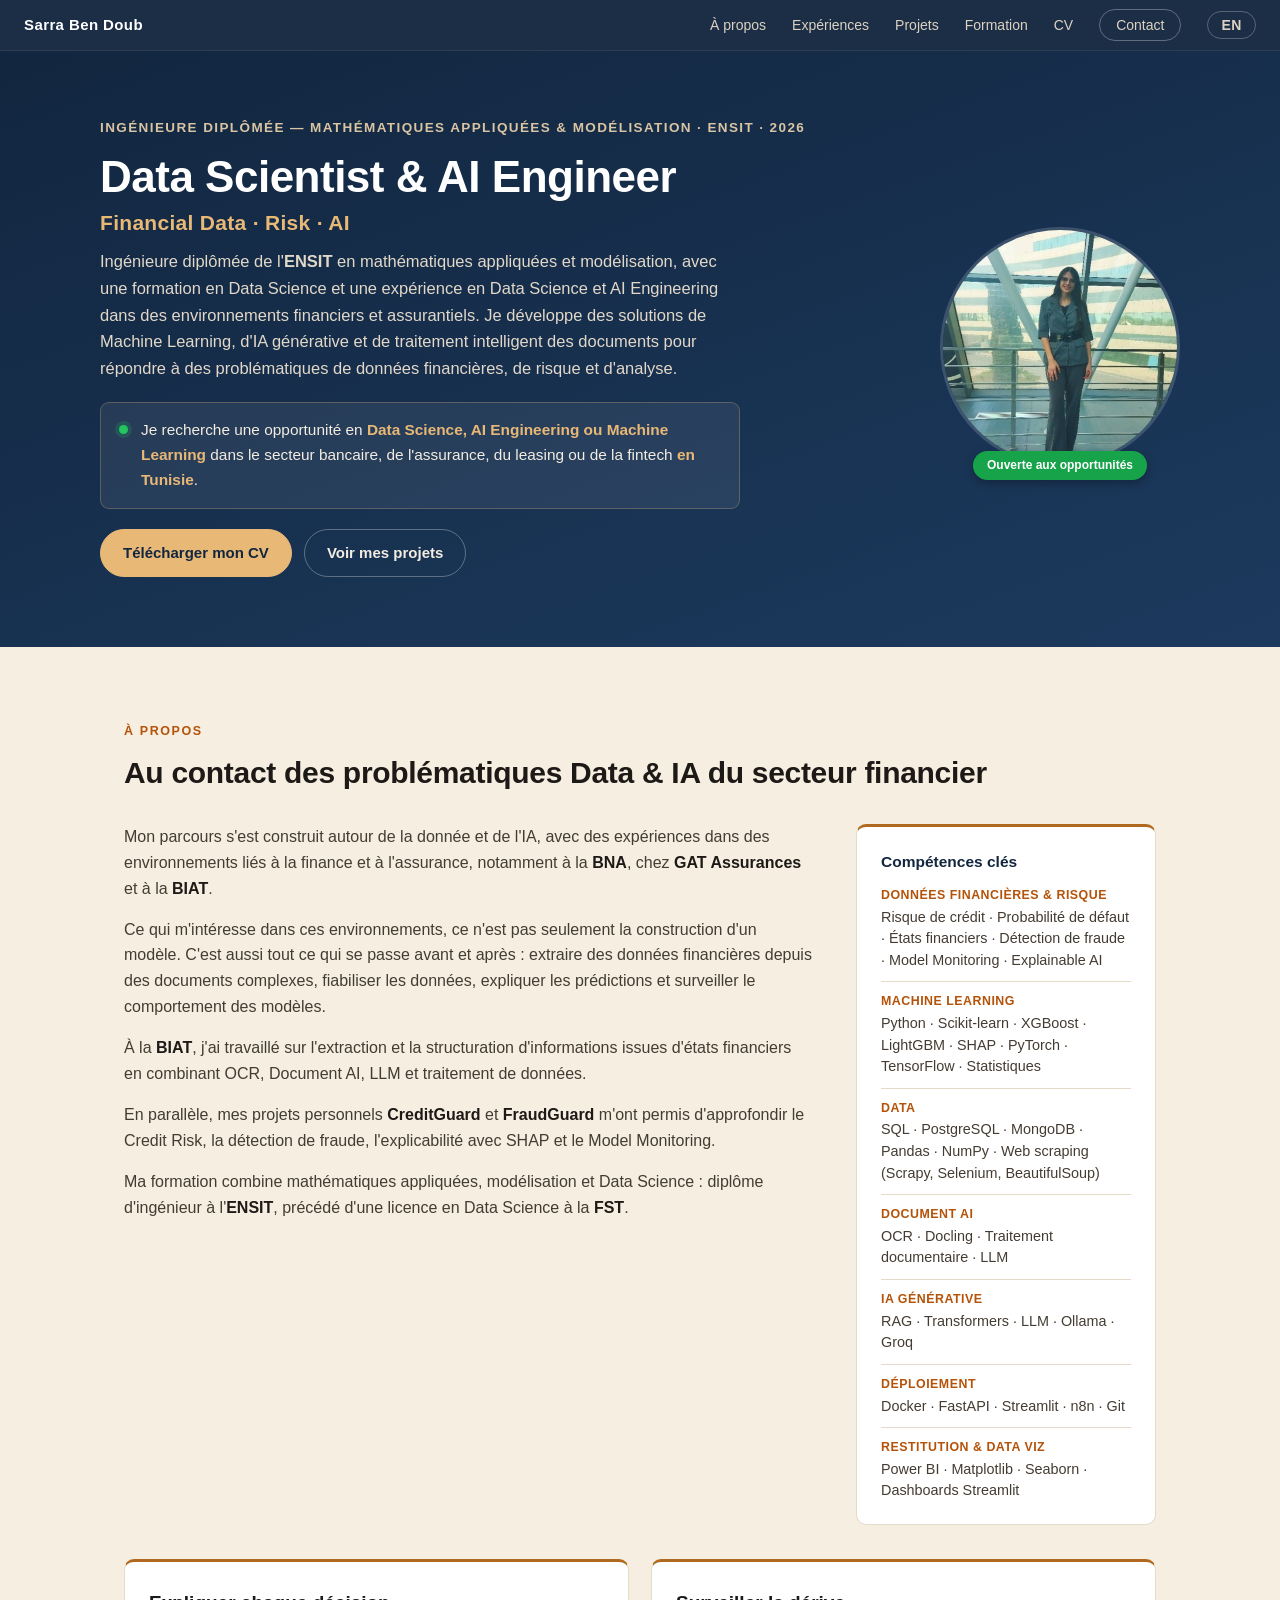
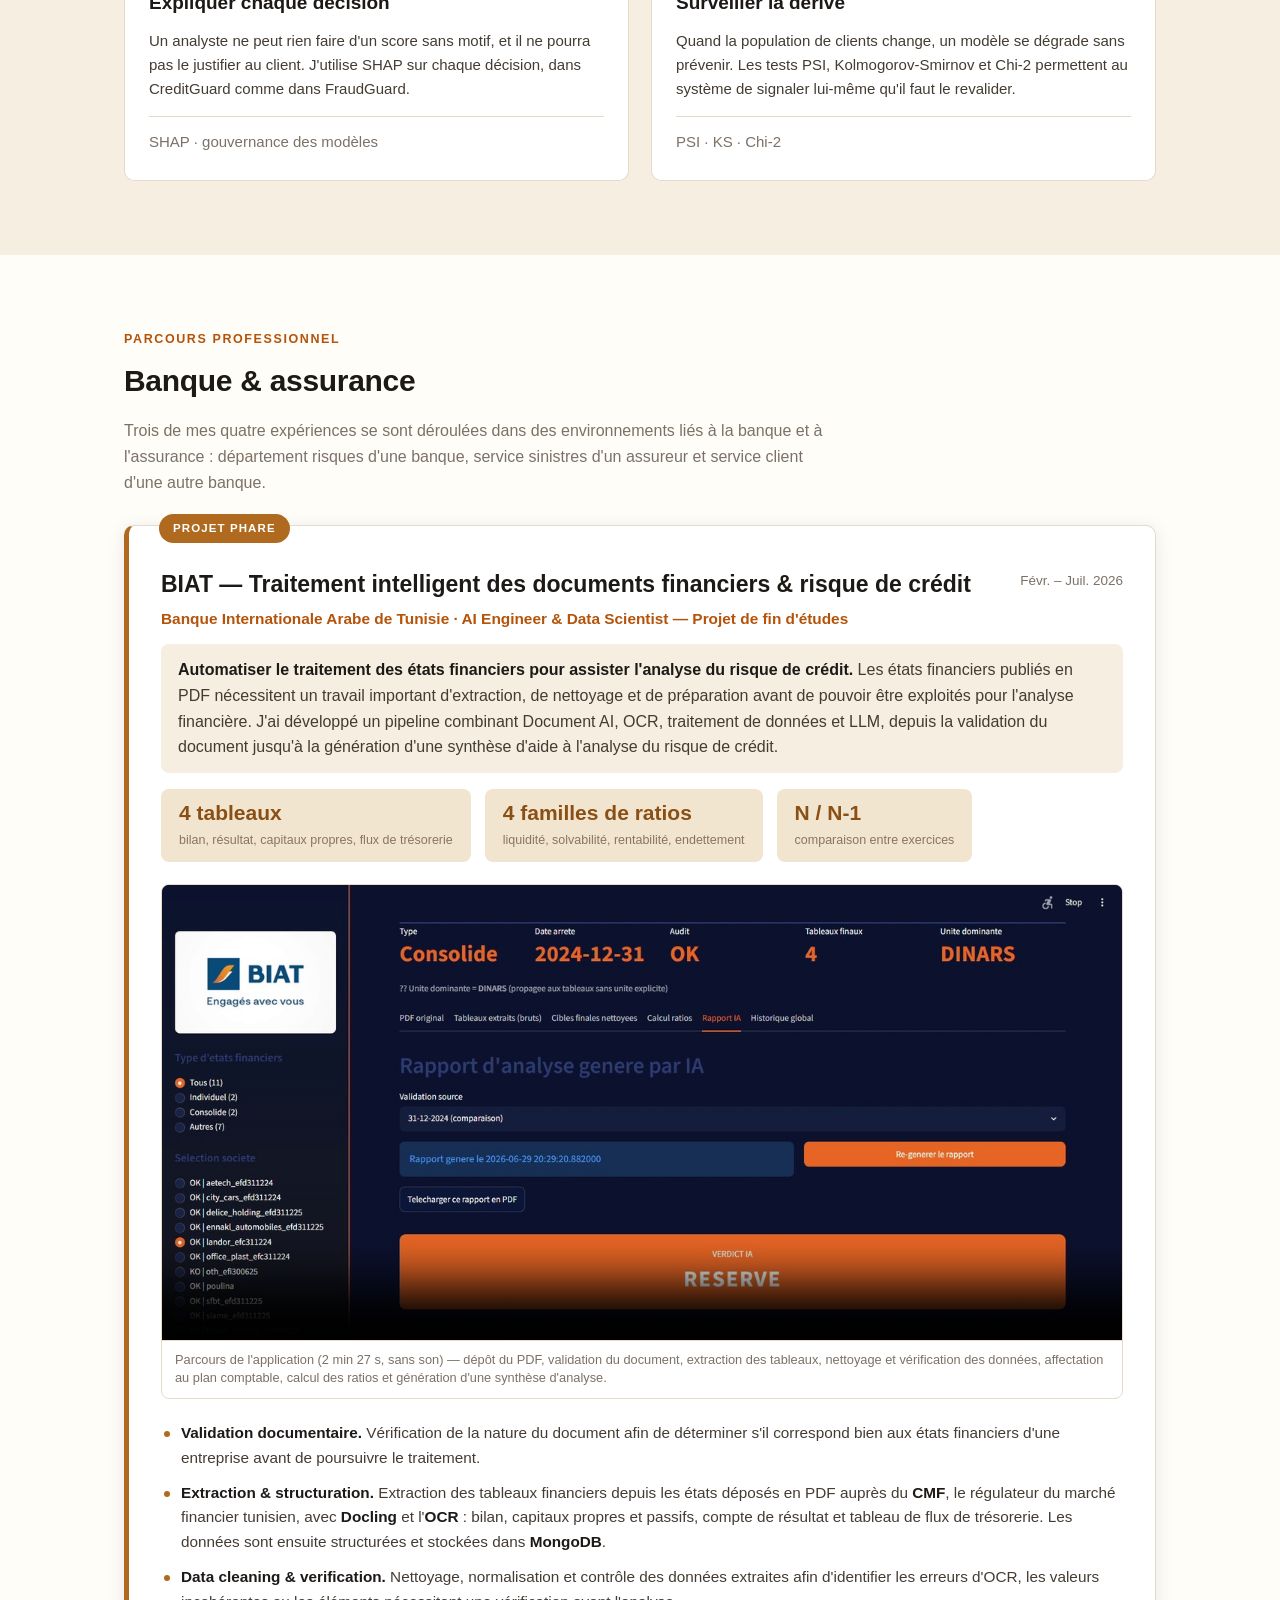
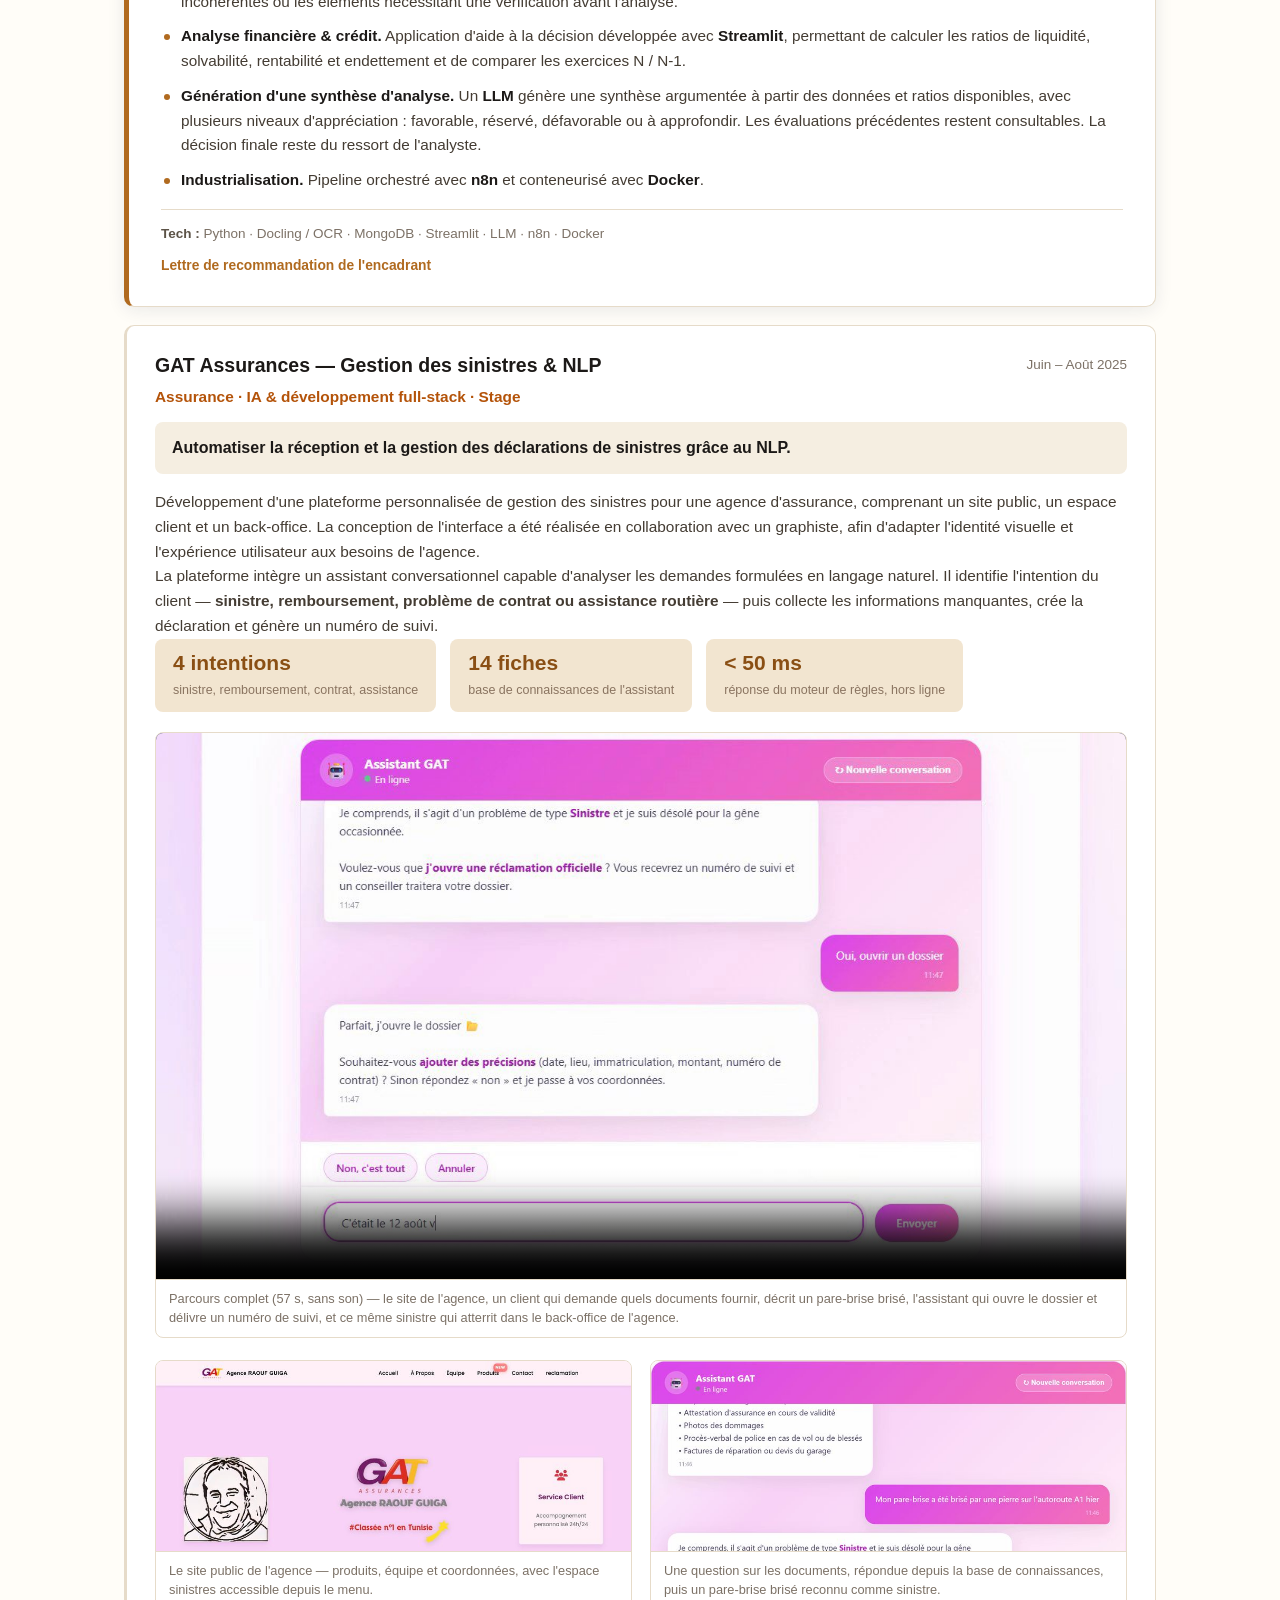
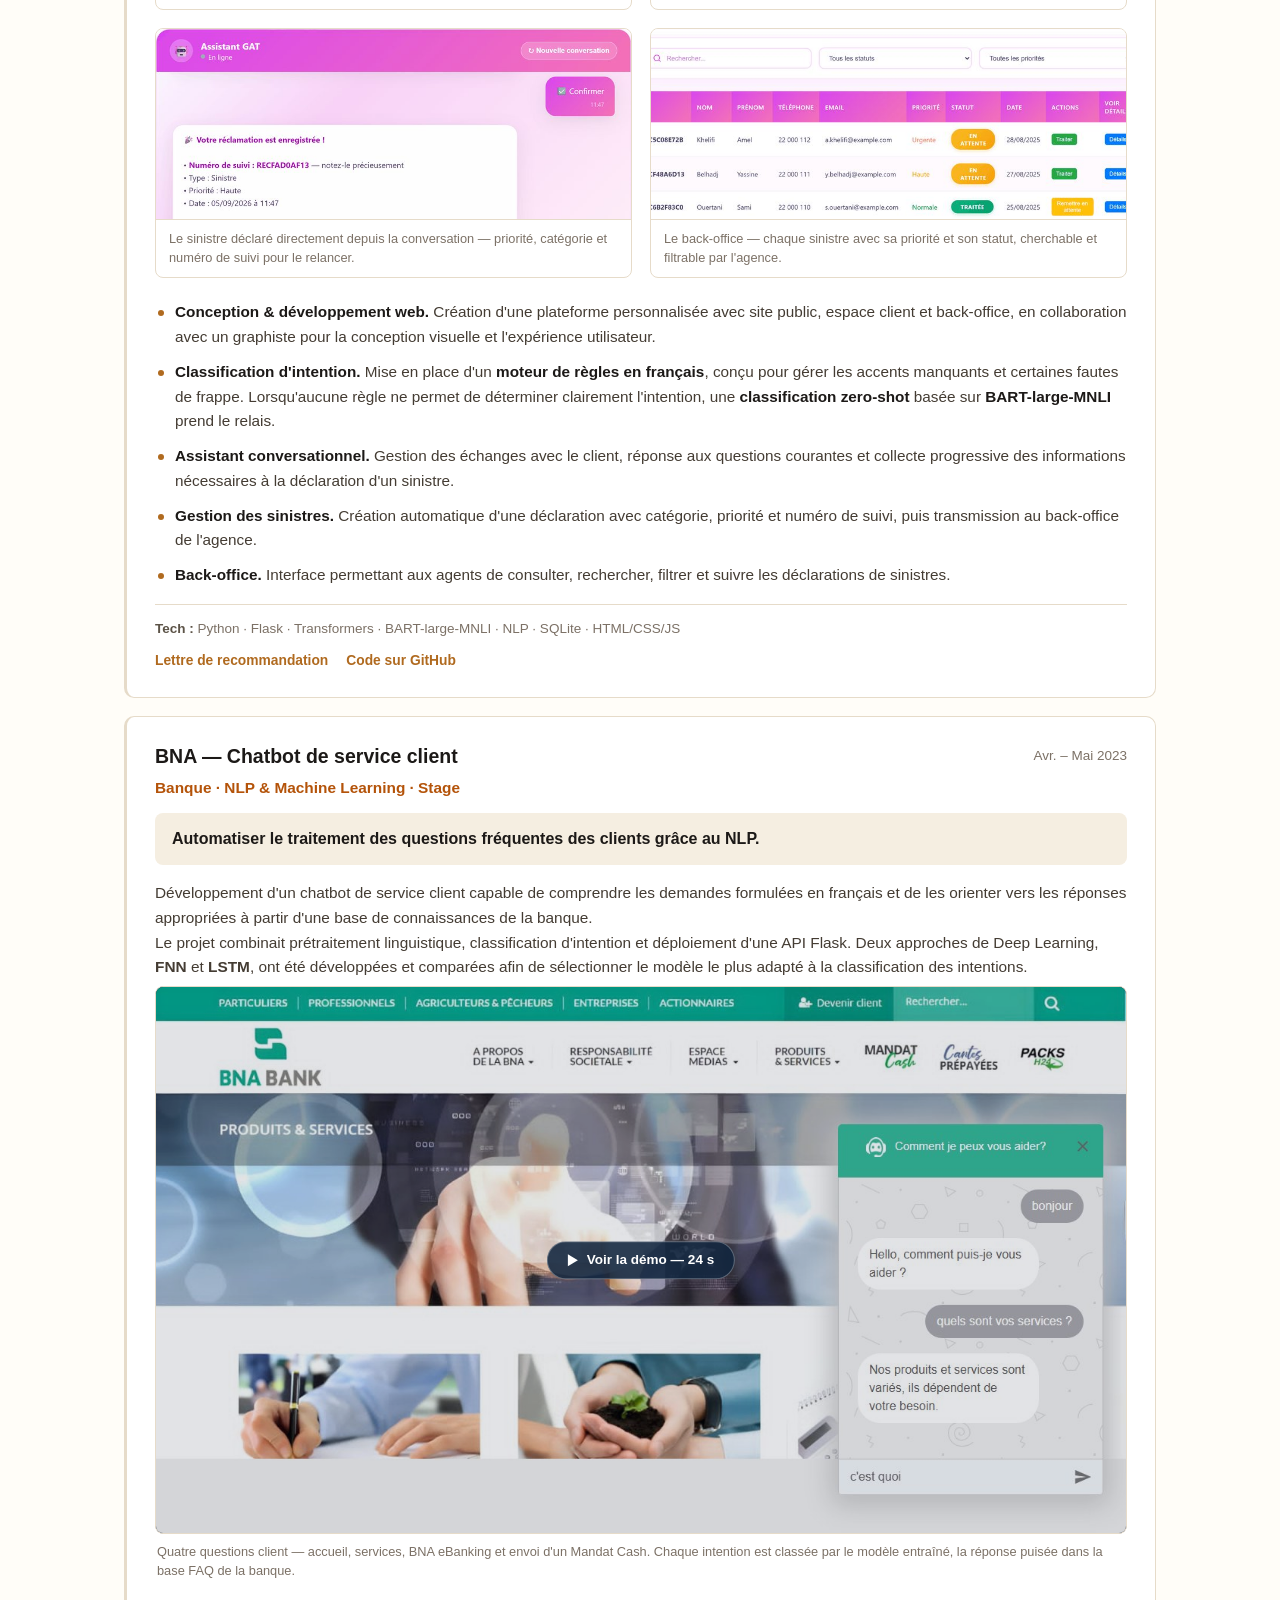
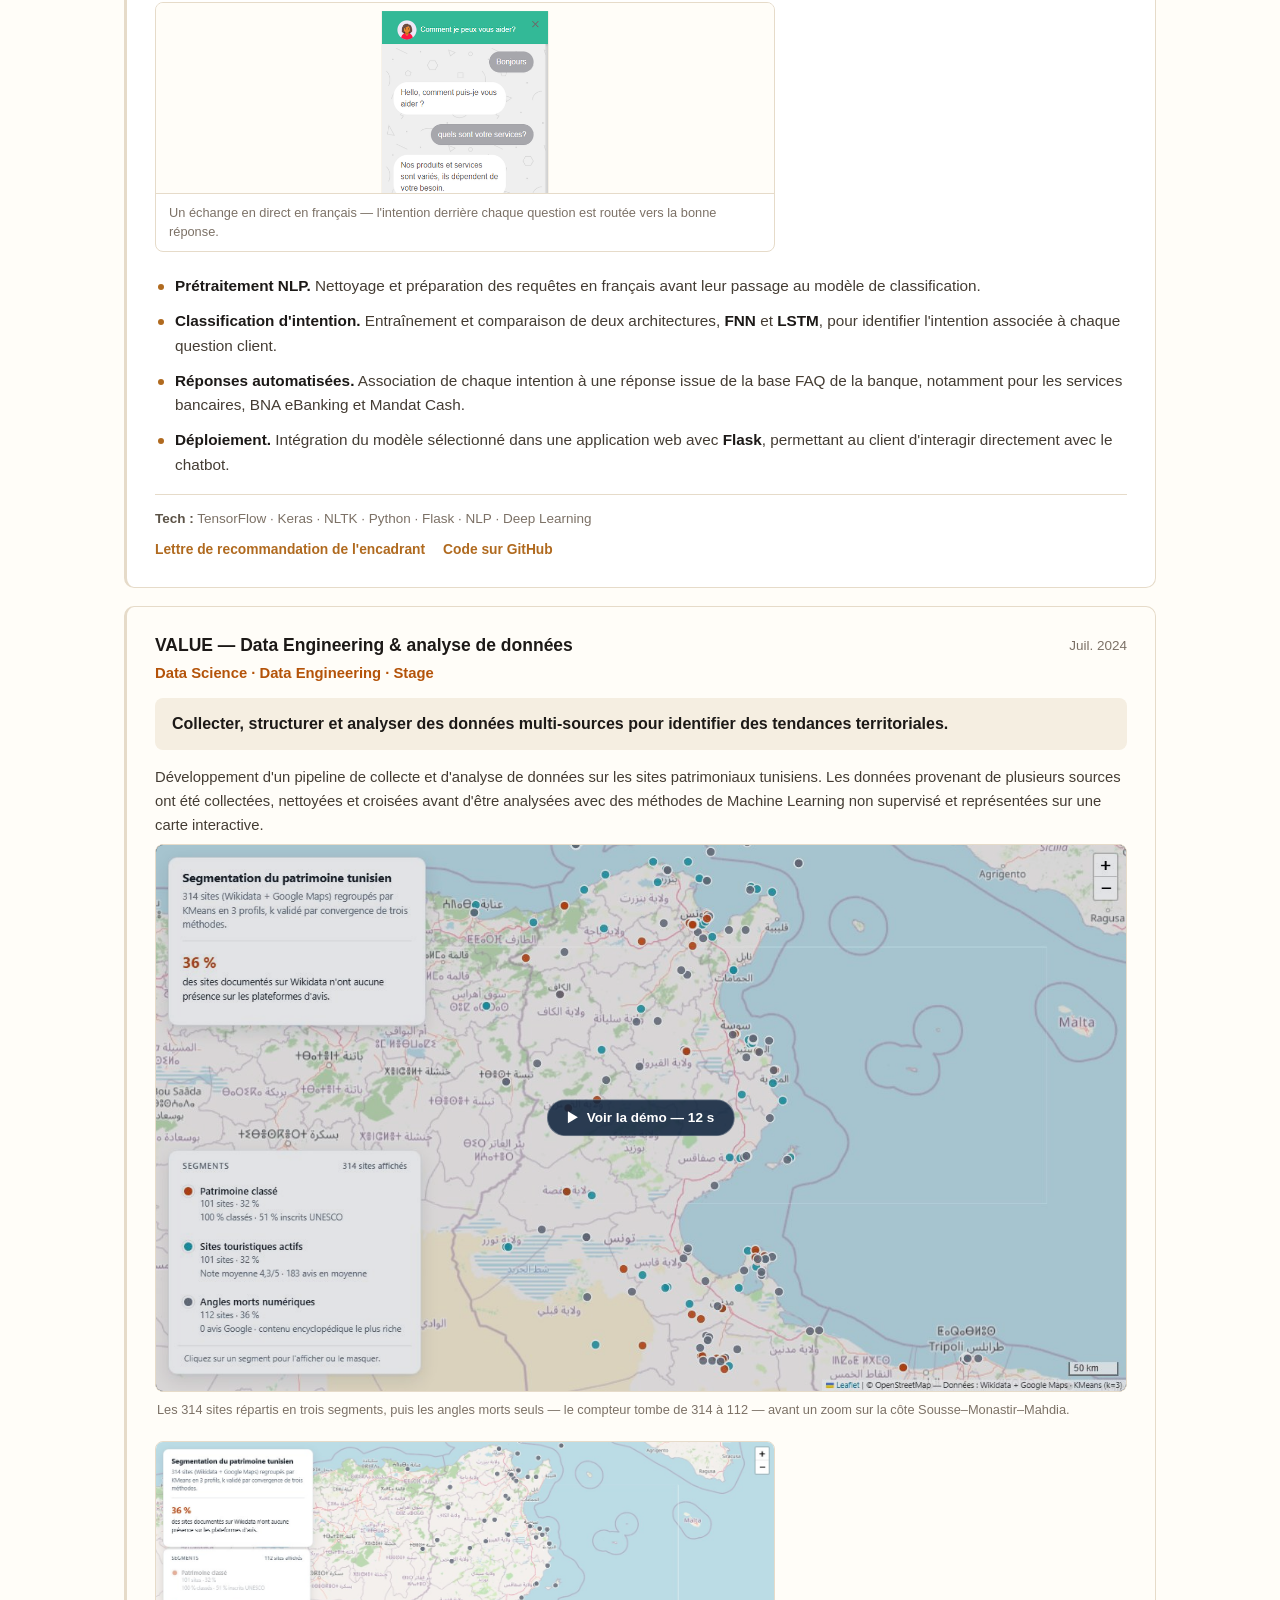
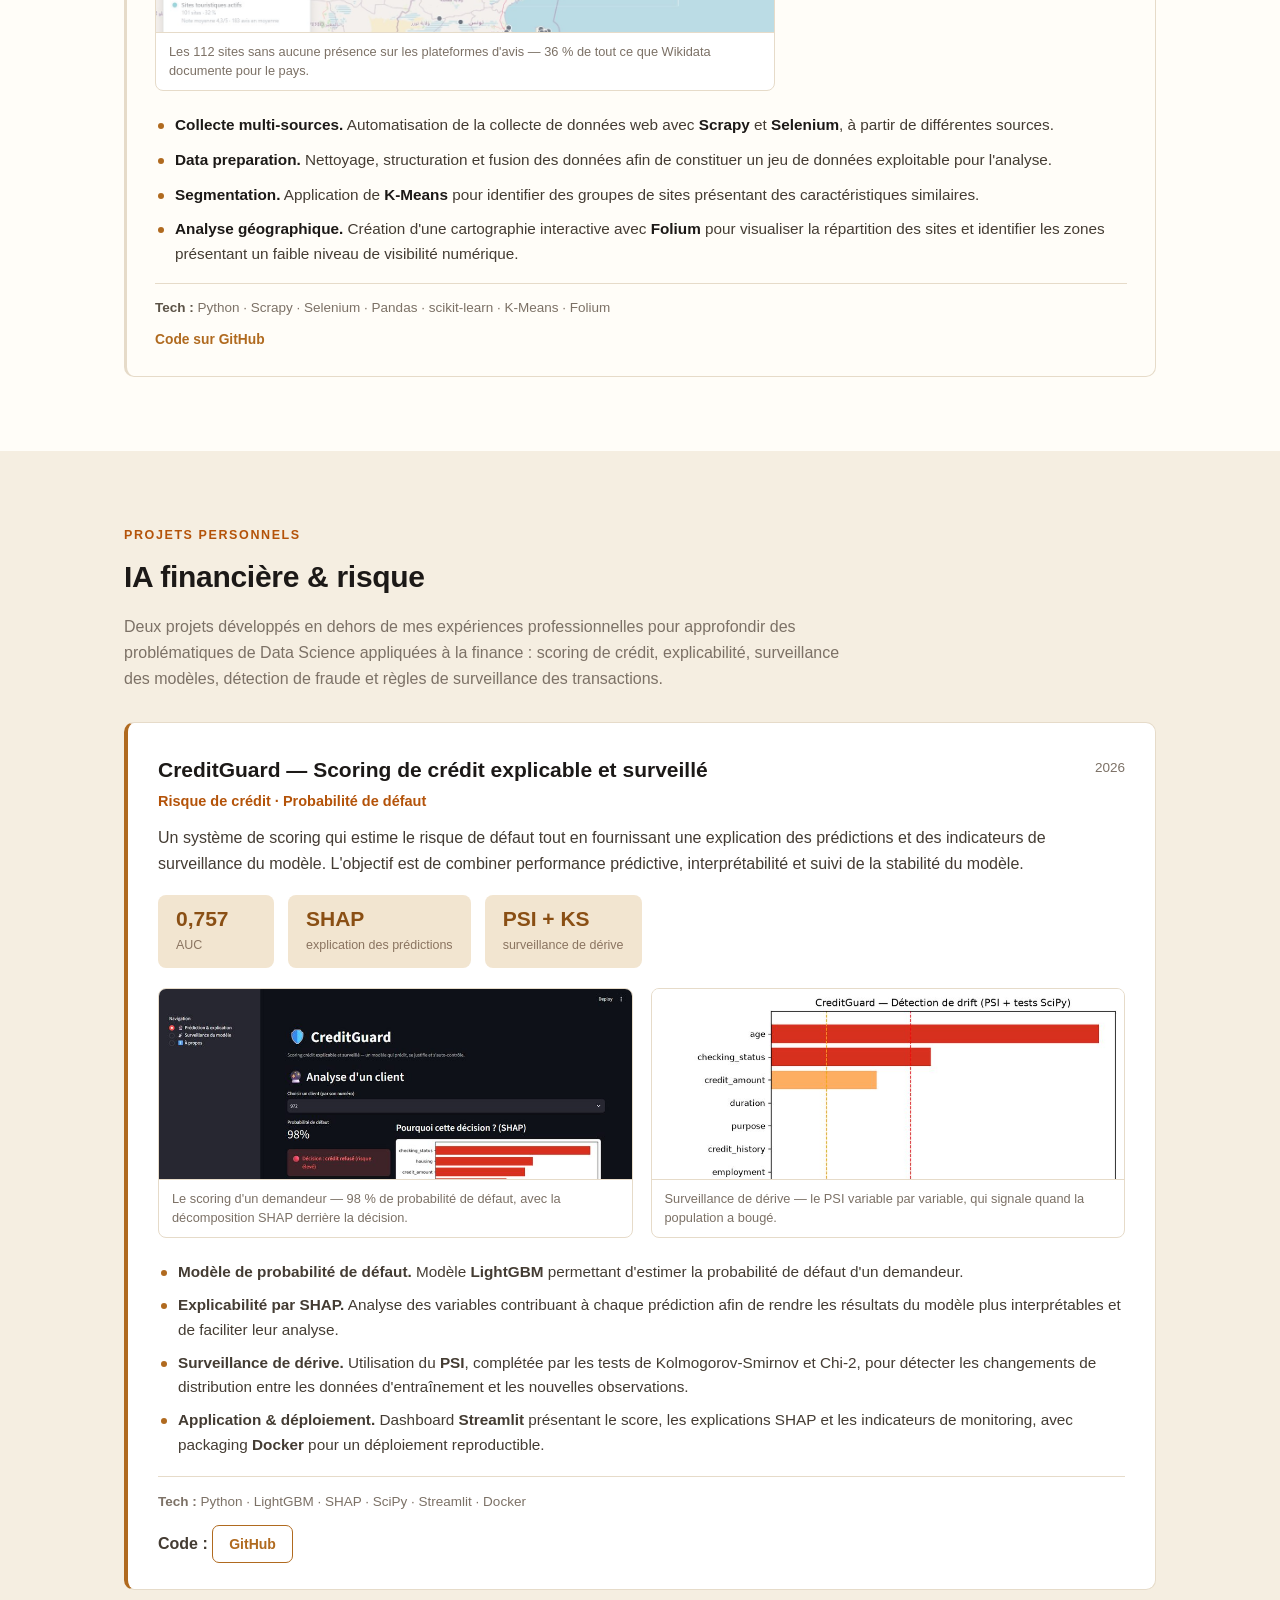
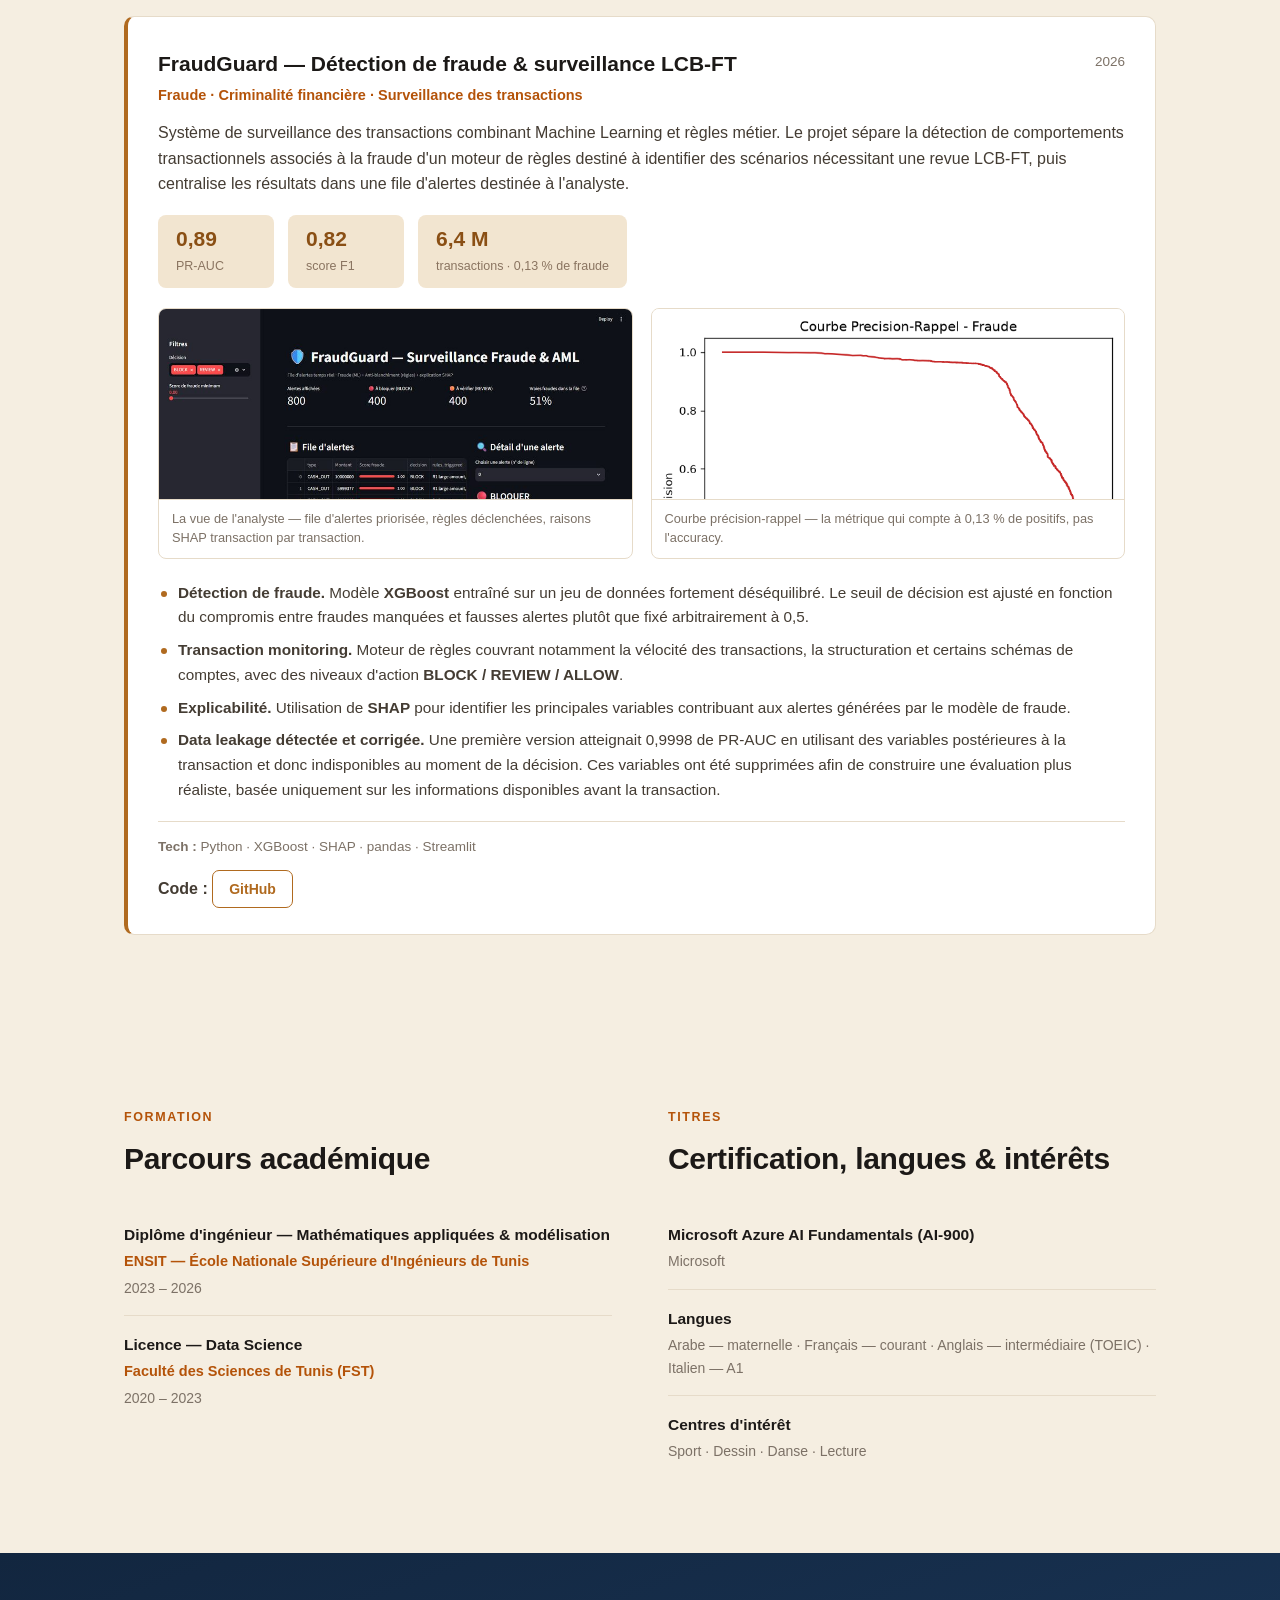
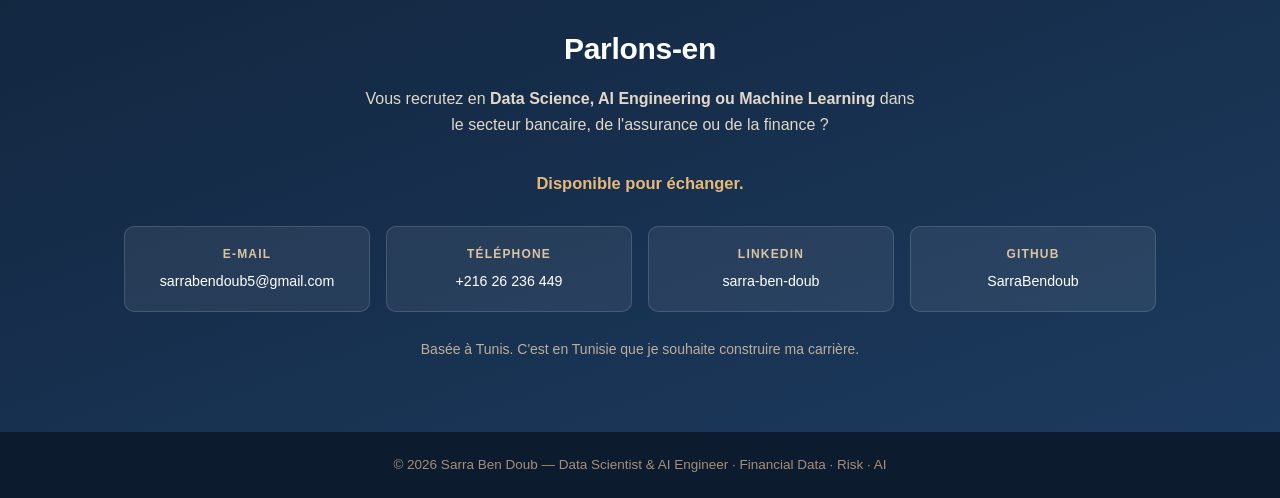
==== index.html @ 71eb800c "Portfolio de Sarra Ben Doub : site bilingue FR/EN, CV et projets Co-Authored-By: Claude Opus 5 <nore" ====
<!DOCTYPE html>
<html lang="fr">
<head>
<meta charset="UTF-8">
<meta name="viewport" content="width=device-width, initial-scale=1.0">
<title>Sarra Ben Doub — Data Scientist &amp; AI Engineer | Financial Data · Risk · AI</title>
<meta name="description" content="Data Scientist &amp; AI Engineer · données financières, risque et IA. Machine Learning, IA générative et traitement intelligent des documents appliqués au risque de crédit, à la détection de fraude et à l'analyse financière. Expériences à la BIAT, GAT Assurances et BNA.">
<link rel="icon" href="favicon.svg" type="image/svg+xml">

<!-- Aperçu au partage (LinkedIn, WhatsApp, Slack) -->
<meta property="og:type" content="website">
<meta property="og:locale" content="fr_TN">
<meta property="og:title" content="Sarra Ben Doub — Data Scientist &amp; AI Engineer | Financial Data · Risk · AI">
<meta property="og:description" content="Machine Learning · IA générative · Document AI, appliqués au risque de crédit, à la détection de fraude et à l'analyse des états financiers.">
<meta property="og:url" content="https://sarrabendoub.github.io/">
<meta property="og:image" content="https://sarrabendoub.github.io/assets/og-image.png">
<meta property="og:image:width" content="1200">
<meta property="og:image:height" content="630">
<meta name="twitter:card" content="summary_large_image">
<meta name="twitter:title" content="Sarra Ben Doub — Data Scientist &amp; AI Engineer | Financial Data · Risk · AI">
<meta name="twitter:description" content="Machine Learning · IA générative · Document AI, appliqués au risque de crédit, à la détection de fraude et aux données financières.">
<meta name="twitter:image" content="https://sarrabendoub.github.io/assets/og-image.png">

<link rel="alternate" hreflang="en" href="index-en.html">
<link rel="stylesheet" href="styles.css?v=20260917">
</head>
<body>

<!-- ================= NAV ================= -->
<nav class="nav" id="nav">
  <a href="#top" class="nav-brand">Sarra Ben Doub</a>
  <button class="nav-toggle" id="navToggle" aria-label="Menu">
    <span></span><span></span><span></span>
  </button>
  <ul class="nav-links" id="navLinks">
    <li><a href="#about">À propos</a></li>
    <li><a href="#experience">Expériences</a></li>
    <li><a href="#projects">Projets</a></li>
    <li><a href="#education">Formation</a></li>
    <li><a href="cv/Sarra_Ben_Doub_CV_FR.pdf" target="_blank" rel="noopener">CV</a></li>
    <li><a href="#contact" class="nav-cta">Contact</a></li>
    <li><a href="index-en.html" class="nav-lang" hreflang="en" lang="en">EN</a></li>
  </ul>
</nav>

<!-- ================= HERO ================= -->
<header class="hero" id="top">
  <div class="hero-inner">
    <div class="hero-text">
      <p class="hero-kicker">Ingénieure diplômée — Mathématiques appliquées &amp; modélisation · ENSIT · 2026</p>

      <h1>Data Scientist &amp; AI Engineer<span class="hero-sub">Financial Data · Risk · AI</span></h1>


      <p class="hero-pitch">
        Ingénieure diplômée de l'<strong>ENSIT</strong> en mathématiques appliquées et modélisation, avec une
        formation en Data Science et une expérience en Data Science et AI Engineering dans des
        environnements financiers et assurantiels. Je développe des solutions de Machine Learning,
        d'IA générative et de traitement intelligent des documents pour répondre à des problématiques
        de données financières, de risque et d'analyse.
      </p>

      <p class="hero-seeking">
        <span class="dot"></span>
        Je recherche une opportunité en <strong>Data Science, AI Engineering ou Machine Learning</strong>
        dans le secteur bancaire, de l'assurance, du leasing ou de la fintech <strong>en Tunisie</strong>.
      </p>

      <div class="hero-actions">
        <a class="btn-cv" href="cv/Sarra_Ben_Doub_CV_FR.pdf" target="_blank" rel="noopener" download>Télécharger mon CV</a>
        <a class="btn-ghost" href="#projects">Voir mes projets</a>
      </div>

    </div>

    <div class="hero-photo round">
      <img src="assets/sarra.jpg" alt="Sarra Ben Doub">
      <span class="badge-open">Ouverte aux opportunités</span>
    </div>
  </div>
</header>

<!-- ================= A PROPOS ================= -->
<section id="about" class="section section-alt">
  <div class="wrap">
    <p class="eyebrow">À propos</p>
    <h2>Au contact des problématiques Data &amp; IA du secteur financier</h2>

    <div class="profile-grid">
      <div class="profile-text">
        <p>
          Mon parcours s'est construit autour de la donnée et de l'IA, avec des expériences dans des
          environnements liés à la finance et à l'assurance, notamment à la <strong>BNA</strong>, chez
          <strong>GAT Assurances</strong> et à la <strong>BIAT</strong>.
        </p>
        <p>
          Ce qui m'intéresse dans ces environnements, ce n'est pas seulement la construction d'un
          modèle. C'est aussi tout ce qui se passe avant et après : extraire des données financières
          depuis des documents complexes, fiabiliser les données, expliquer les prédictions et
          surveiller le comportement des modèles.
        </p>
        <p>
          À la <strong>BIAT</strong>, j'ai travaillé sur l'extraction et la structuration d'informations
          issues d'états financiers en combinant OCR, Document AI, LLM et traitement de données.
        </p>
        <p>
          En parallèle, mes projets personnels <strong>CreditGuard</strong> et <strong>FraudGuard</strong>
          m'ont permis d'approfondir le Credit Risk, la détection de fraude, l'explicabilité avec SHAP
          et le Model Monitoring.
        </p>
        <p>
          Ma formation combine mathématiques appliquées, modélisation et Data Science : diplôme
          d'ingénieur à l'<strong>ENSIT</strong>, précédé d'une licence en Data Science à la
          <strong>FST</strong>.
        </p>
      </div>

      <aside class="profile-side stack-side">
        <h4>Compétences clés</h4>
        <ul>
          <li><strong>Données financières &amp; Risque</strong>Risque de crédit · Probabilité de défaut · États financiers · Détection de fraude · Model Monitoring · Explainable AI</li>
          <li><strong>Machine Learning</strong>Python · Scikit-learn · XGBoost · LightGBM · SHAP · PyTorch · TensorFlow · Statistiques</li>
          <li><strong>Data</strong>SQL · PostgreSQL · MongoDB · Pandas · NumPy · Web scraping (Scrapy, Selenium, BeautifulSoup)</li>
          <li><strong>Document AI</strong>OCR · Docling · Traitement documentaire · LLM</li>
          <li><strong>IA générative</strong>RAG · Transformers · LLM · Ollama · Groq</li>
          <li><strong>Déploiement</strong>Docker · FastAPI · Streamlit · n8n · Git</li>
          <li><strong>Restitution &amp; Data Viz</strong>Power BI · Matplotlib · Seaborn · Dashboards Streamlit</li>
        </ul>
      </aside>
    </div>

    <div class="grid-2 pillars">
      <div class="card focus-card">
        <h3>Expliquer chaque décision</h3>
        <p>
          Un analyste ne peut rien faire d'un score sans motif, et il ne pourra pas le justifier au
          client. J'utilise SHAP sur chaque décision, dans CreditGuard comme dans FraudGuard.
        </p>
        <p class="card-tags">SHAP · gouvernance des modèles</p>
      </div>
      <div class="card focus-card">
        <h3>Surveiller la dérive</h3>
        <p>
          Quand la population de clients change, un modèle se dégrade sans prévenir. Les tests PSI,
          Kolmogorov-Smirnov et Chi-2 permettent au système de signaler lui-même qu'il faut le
          revalider.
        </p>
        <p class="card-tags">PSI · KS · Chi-2</p>
      </div>
    </div>
  </div>
</section>

<!-- ================= EXPERIENCE ================= -->
<section id="experience" class="section">
  <div class="wrap">
    <p class="eyebrow">Parcours professionnel</p>
    <h2>Banque &amp; assurance</h2>
    <p class="section-lead">
      Trois de mes quatre expériences se sont déroulées dans des environnements liés à la banque
      et à l'assurance : département risques d'une banque, service sinistres d'un assureur et service
      client d'une autre banque.
    </p>

    <!-- ============ BIAT — piece maitresse ============ -->
    <article class="xp xp-flagship">
      <span class="flag">Projet phare</span>

      <div class="xp-head">
        <div>
          <h3>BIAT — Traitement intelligent des documents financiers &amp; risque de crédit</h3>
          <p class="xp-org">Banque Internationale Arabe de Tunisie · AI Engineer &amp; Data Scientist — Projet de fin d'études</p>
        </div>
        <span class="xp-date">Févr. – Juil. 2026</span>
      </div>

      <p class="xp-lead-text">
        <strong>Automatiser le traitement des états financiers pour assister l'analyse du risque de
        crédit.</strong> Les états financiers publiés en PDF nécessitent un travail important
        d'extraction, de nettoyage et de préparation avant de pouvoir être exploités pour l'analyse
        financière. J'ai développé un pipeline combinant Document AI, OCR, traitement de données et
        LLM, depuis la validation du document jusqu'à la génération d'une synthèse d'aide à l'analyse
        du risque de crédit.
      </p>

      <div class="metrics">
        <div class="metric"><strong>4 tableaux</strong><span>bilan, résultat, capitaux propres, flux de trésorerie</span></div>
        <div class="metric"><strong>4 familles de ratios</strong><span>liquidité, solvabilité, rentabilité, endettement</span></div>
        <div class="metric"><strong>N / N-1</strong><span>comparaison entre exercices</span></div>
      </div>

      <figure class="demo">
        <video controls preload="none" playsinline width="1280" height="606"
               poster="projects/01-biat-credit-risk/media/app-demo-poster.jpg">
          <source src="projects/01-biat-credit-risk/media/app-demo.webm" type="video/webm">
          Votre navigateur ne peut pas lire cette vidéo.
          <a href="projects/01-biat-credit-risk/media/app-demo.webm">Téléchargez l'enregistrement</a> à la place.
        </video>
        <figcaption>
          Parcours de l'application (2 min 27 s, sans son) — dépôt du PDF, validation du document,
          extraction des tableaux,
          nettoyage et vérification des données, affectation au plan comptable, calcul des ratios et
          génération d'une synthèse d'analyse.
        </figcaption>
      </figure>

      <ul class="xp-points">
        <li>
          <strong>Validation documentaire.</strong> Vérification de la nature du document afin de
          déterminer s'il correspond bien aux états financiers d'une entreprise avant de poursuivre
          le traitement.
        </li>
        <li>
          <strong>Extraction &amp; structuration.</strong> Extraction des tableaux financiers depuis
          les états déposés en PDF auprès du <strong>CMF</strong>, le régulateur du marché financier
          tunisien, avec <strong>Docling</strong> et l'<strong>OCR</strong> : bilan, capitaux propres et
          passifs, compte de résultat et tableau de flux de trésorerie. Les données sont ensuite
          structurées et stockées dans <strong>MongoDB</strong>.
        </li>
        <li>
          <strong>Data cleaning &amp; verification.</strong> Nettoyage, normalisation et contrôle des
          données extraites afin d'identifier les erreurs d'OCR, les valeurs incohérentes ou les
          éléments nécessitant une vérification avant l'analyse.
        </li>
        <li>
          <strong>Analyse financière &amp; crédit.</strong> Application d'aide à la décision développée
          avec <strong>Streamlit</strong>, permettant de calculer les ratios de liquidité, solvabilité,
          rentabilité et endettement et de comparer les exercices N / N-1.
        </li>
        <li>
          <strong>Génération d'une synthèse d'analyse.</strong> Un <strong>LLM</strong> génère une
          synthèse argumentée à partir des données et ratios disponibles, avec plusieurs niveaux
          d'appréciation : favorable, réservé, défavorable ou à approfondir. Les évaluations
          précédentes restent consultables. La décision finale reste du ressort de l'analyste.
        </li>
        <li>
          <strong>Industrialisation.</strong> Pipeline orchestré avec <strong>n8n</strong> et
          conteneurisé avec <strong>Docker</strong>.
        </li>
      </ul>

      <p class="xp-tech"><b>Tech :</b> Python · Docling / OCR · MongoDB · Streamlit · LLM · n8n · Docker</p>
      <p class="xp-links">
        <a href="projects/01-biat-credit-risk/docs/recommendation-letter.pdf" target="_blank" rel="noopener">Lettre de recommandation de l'encadrant</a>
      </p>
    </article>

    <!-- ============ GAT ============ -->
    <article class="xp">
      <div class="xp-head">
        <div>
          <h3>GAT Assurances — Gestion des sinistres &amp; NLP</h3>
          <p class="xp-org">Assurance · IA &amp; développement full-stack · Stage</p>
        </div>
        <span class="xp-date">Juin – Août 2025</span>
      </div>
      <p class="xp-lead-text">
        <strong>Automatiser la réception et la gestion des déclarations de sinistres grâce au
        NLP.</strong>
      </p>
      <p>
        Développement d'une plateforme personnalisée de gestion des sinistres pour une agence
        d'assurance, comprenant un site public, un espace client et un back-office. La conception de
        l'interface a été réalisée en collaboration avec un graphiste, afin d'adapter l'identité
        visuelle et l'expérience utilisateur aux besoins de l'agence.
      </p>
      <p>
        La plateforme intègre un assistant conversationnel capable d'analyser les demandes formulées
        en langage naturel. Il identifie l'intention du client — <strong>sinistre, remboursement,
        problème de contrat ou assistance routière</strong> — puis collecte les informations
        manquantes, crée la déclaration et génère un numéro de suivi.
      </p>

      <div class="metrics">
        <div class="metric"><strong>4 intentions</strong><span>sinistre, remboursement, contrat, assistance</span></div>
        <div class="metric"><strong>14 fiches</strong><span>base de connaissances de l'assistant</span></div>
        <div class="metric"><strong>&lt; 50 ms</strong><span>réponse du moteur de règles, hors ligne</span></div>
      </div>

      <figure class="demo">
        <video controls preload="none" playsinline width="1280" height="720"
               poster="projects/02-gat-assurances-claims-nlp/media/demo-poster.jpg">
          <source src="projects/02-gat-assurances-claims-nlp/media/demo.webm" type="video/webm">
          Votre navigateur ne peut pas lire cette vidéo.
          <a href="projects/02-gat-assurances-claims-nlp/media/demo.webm">Téléchargez l'enregistrement</a> à la place.
        </video>
        <figcaption>
          Parcours complet (57 s, sans son) — le site de l'agence, un client qui demande quels
          documents fournir, décrit un pare-brise brisé, l'assistant qui ouvre le dossier et délivre
          un numéro de suivi, et ce même sinistre qui atterrit dans le back-office de l'agence.
        </figcaption>
      </figure>

      <div class="shots">
        <figure>
          <a href="projects/02-gat-assurances-claims-nlp/media/site.jpg" target="_blank" rel="noopener">
            <img src="projects/02-gat-assurances-claims-nlp/media/site-card.jpg" alt="Site public de l'agence GAT Assurances" loading="lazy">
          </a>
          <figcaption>Le site public de l'agence — produits, équipe et coordonnées, avec l'espace sinistres accessible depuis le menu.</figcaption>
        </figure>
        <figure>
          <a href="projects/02-gat-assurances-claims-nlp/media/assistant.png" target="_blank" rel="noopener">
            <img src="projects/02-gat-assurances-claims-nlp/media/assistant-card.jpg" alt="L'assistant répond à une question puis classe un sinistre" loading="lazy">
          </a>
          <figcaption>Une question sur les documents, répondue depuis la base de connaissances, puis un pare-brise brisé reconnu comme sinistre.</figcaption>
        </figure>
        <figure>
          <a href="projects/02-gat-assurances-claims-nlp/media/ticket.png" target="_blank" rel="noopener">
            <img src="projects/02-gat-assurances-claims-nlp/media/ticket-card.jpg" alt="Sinistre déclaré depuis la conversation, avec son numéro de suivi" loading="lazy">
          </a>
          <figcaption>Le sinistre déclaré directement depuis la conversation — priorité, catégorie et numéro de suivi pour le relancer.</figcaption>
        </figure>
        <figure>
          <a href="projects/02-gat-assurances-claims-nlp/media/dashboard.png" target="_blank" rel="noopener">
            <img src="projects/02-gat-assurances-claims-nlp/media/dashboard-card.jpg" alt="Back-office de l'agence listant tous les sinistres" loading="lazy">
          </a>
          <figcaption>Le back-office — chaque sinistre avec sa priorité et son statut, cherchable et filtrable par l'agence.</figcaption>
        </figure>
      </div>

      <ul class="xp-points">
        <li>
          <strong>Conception &amp; développement web.</strong> Création d'une plateforme personnalisée
          avec site public, espace client et back-office, en collaboration avec un graphiste pour la
          conception visuelle et l'expérience utilisateur.
        </li>
        <li>
          <strong>Classification d'intention.</strong> Mise en place d'un <strong>moteur de règles en
          français</strong>, conçu pour gérer les accents manquants et certaines fautes de frappe.
          Lorsqu'aucune règle ne permet de déterminer clairement l'intention, une
          <strong>classification zero-shot</strong> basée sur <strong>BART-large-MNLI</strong> prend
          le relais.
        </li>
        <li>
          <strong>Assistant conversationnel.</strong> Gestion des échanges avec le client, réponse aux
          questions courantes et collecte progressive des informations nécessaires à la déclaration
          d'un sinistre.
        </li>
        <li>
          <strong>Gestion des sinistres.</strong> Création automatique d'une déclaration avec
          catégorie, priorité et numéro de suivi, puis transmission au back-office de l'agence.
        </li>
        <li>
          <strong>Back-office.</strong> Interface permettant aux agents de consulter, rechercher,
          filtrer et suivre les déclarations de sinistres.
        </li>
      </ul>

      <p class="xp-tech"><b>Tech :</b> Python · Flask · Transformers · BART-large-MNLI · NLP · SQLite · HTML/CSS/JS</p>
      <p class="xp-links">
        <a href="projects/02-gat-assurances-claims-nlp/docs/recommendation-letter.pdf" target="_blank" rel="noopener">Lettre de recommandation</a>
        <a href="https://github.com/SarraBendoub/insurance-agency-platform" target="_blank" rel="noopener">Code sur GitHub</a>
      </p>
    </article>

    <!-- ============ BNA ============ -->
    <article class="xp">
      <div class="xp-head">
        <div>
          <h3>BNA — Chatbot de service client</h3>
          <p class="xp-org">Banque · NLP &amp; Machine Learning · Stage</p>
        </div>
        <span class="xp-date">Avr. – Mai 2023</span>
      </div>
      <p class="xp-lead-text">
        <strong>Automatiser le traitement des questions fréquentes des clients grâce au NLP.</strong>
      </p>
      <p>
        Développement d'un chatbot de service client capable de comprendre les demandes formulées en
        français et de les orienter vers les réponses appropriées à partir d'une base de connaissances
        de la banque.
      </p>
      <p>
        Le projet combinait prétraitement linguistique, classification d'intention et déploiement
        d'une API Flask. Deux approches de Deep Learning, <strong>FNN</strong> et
        <strong>LSTM</strong>, ont été développées et comparées afin de sélectionner le modèle le plus
        adapté à la classification des intentions.
      </p>

      <figure class="demo-light">
        <a class="demo-link" href="projects/03-bna-bank-chatbot/media/demo.webm" target="_blank" rel="noopener">
          <img src="projects/03-bna-bank-chatbot/media/demo-poster.jpg" width="1280" height="720"
               alt="Le chatbot BNA répondant à un client" loading="lazy" decoding="async">
          <span class="demo-play">Voir la démo — 24 s</span>
        </a>
        <figcaption>
          Quatre questions client — accueil, services, BNA eBanking et envoi d'un Mandat Cash.
          Chaque intention est classée par le modèle entraîné, la réponse puisée dans la base FAQ
          de la banque.
        </figcaption>
      </figure>

      <div class="shots shots-single">
        <figure>
          <a href="projects/03-bna-bank-chatbot/media/conversation.png" target="_blank" rel="noopener">
            <img src="projects/03-bna-bank-chatbot/media/conversation-card.png" alt="Conversation en français entre un client et le chatbot" loading="lazy" decoding="async">
          </a>
          <figcaption>Un échange en direct en français — l'intention derrière chaque question est routée vers la bonne réponse.</figcaption>
        </figure>
      </div>

      <ul class="xp-points">
        <li>
          <strong>Prétraitement NLP.</strong> Nettoyage et préparation des requêtes en français avant
          leur passage au modèle de classification.
        </li>
        <li>
          <strong>Classification d'intention.</strong> Entraînement et comparaison de deux
          architectures, <strong>FNN</strong> et <strong>LSTM</strong>, pour identifier l'intention
          associée à chaque question client.
        </li>
        <li>
          <strong>Réponses automatisées.</strong> Association de chaque intention à une réponse issue
          de la base FAQ de la banque, notamment pour les services bancaires, BNA eBanking et Mandat
          Cash.
        </li>
        <li>
          <strong>Déploiement.</strong> Intégration du modèle sélectionné dans une application web
          avec <strong>Flask</strong>, permettant au client d'interagir directement avec le chatbot.
        </li>
      </ul>

      <p class="xp-tech"><b>Tech :</b> TensorFlow · Keras · NLTK · Python · Flask · NLP · Deep Learning</p>
      <p class="xp-links">
        <a href="projects/03-bna-bank-chatbot/docs/recommendation-letter.pdf" target="_blank" rel="noopener">Lettre de recommandation de l'encadrant</a>
        <a href="https://github.com/SarraBendoub/chatbot_BNA" target="_blank" rel="noopener">Code sur GitHub</a>
      </p>
    </article>

    <!-- ============ VALUE (secondaire) ============ -->
    <article class="xp xp-minor">
      <div class="xp-head">
        <div>
          <h3>VALUE — Data Engineering &amp; analyse de données</h3>
          <p class="xp-org">Data Science · Data Engineering · Stage</p>
        </div>
        <span class="xp-date">Juil. 2024</span>
      </div>
      <p class="xp-lead-text">
        <strong>Collecter, structurer et analyser des données multi-sources pour identifier des
        tendances territoriales.</strong>
      </p>
      <p>
        Développement d'un pipeline de collecte et d'analyse de données sur les sites patrimoniaux
        tunisiens. Les données provenant de plusieurs sources ont été collectées, nettoyées et
        croisées avant d'être analysées avec des méthodes de Machine Learning non supervisé et
        représentées sur une carte interactive.
      </p>

      <figure class="demo-light">
        <a class="demo-link" href="projects/04-value-heritage-data/media/demo.webm" target="_blank" rel="noopener">
          <img src="projects/04-value-heritage-data/media/demo-poster.jpg" width="1280" height="720"
               alt="Carte interactive des sites patrimoniaux tunisiens" loading="lazy" decoding="async">
          <span class="demo-play">Voir la démo — 12 s</span>
        </a>
        <figcaption>
          Les 314 sites répartis en trois segments, puis les angles morts seuls — le compteur tombe
          de 314 à 112 — avant un zoom sur la côte Sousse–Monastir–Mahdia.
        </figcaption>
      </figure>

      <div class="shots shots-single">
        <figure>
          <a href="projects/04-value-heritage-data/media/blindspots.jpg" target="_blank" rel="noopener">
            <img src="projects/04-value-heritage-data/media/blindspots-card.jpg" alt="Carte de la Tunisie montrant les 112 sites patrimoniaux absents des plateformes d'avis" loading="lazy" decoding="async">
          </a>
          <figcaption>Les 112 sites sans aucune présence sur les plateformes d'avis — 36 % de tout ce que Wikidata documente pour le pays.</figcaption>
        </figure>
      </div>

      <ul class="xp-points">
        <li>
          <strong>Collecte multi-sources.</strong> Automatisation de la collecte de données web avec
          <strong>Scrapy</strong> et <strong>Selenium</strong>, à partir de différentes sources.
        </li>
        <li>
          <strong>Data preparation.</strong> Nettoyage, structuration et fusion des données afin de
          constituer un jeu de données exploitable pour l'analyse.
        </li>
        <li>
          <strong>Segmentation.</strong> Application de <strong>K-Means</strong> pour identifier des
          groupes de sites présentant des caractéristiques similaires.
        </li>
        <li>
          <strong>Analyse géographique.</strong> Création d'une cartographie interactive avec
          <strong>Folium</strong> pour visualiser la répartition des sites et identifier les zones
          présentant un faible niveau de visibilité numérique.
        </li>
      </ul>

      <p class="xp-tech"><b>Tech :</b> Python · Scrapy · Selenium · Pandas · scikit-learn · K-Means · Folium</p>
      <p class="xp-links">
        <a href="https://github.com/SarraBendoub/HeritageScope" target="_blank" rel="noopener">Code sur GitHub</a>
      </p>
    </article>
  </div>
</section>

<!-- ================= PROJECTS ================= -->
<section id="projects" class="section section-alt">
  <div class="wrap">
    <p class="eyebrow">Projets personnels</p>
    <h2>IA financière &amp; risque</h2>
    <p class="section-lead">
      Deux projets développés en dehors de mes expériences professionnelles pour approfondir des
      problématiques de Data Science appliquées à la finance : scoring de crédit, explicabilité,
      surveillance des modèles, détection de fraude et règles de surveillance des transactions.
    </p>

    <!-- CreditGuard -->
    <article class="project">
      <div class="project-head">
        <div>
          <h3>CreditGuard — Scoring de crédit explicable et surveillé</h3>
          <p class="project-org">Risque de crédit · Probabilité de défaut</p>
        </div>
        <span class="project-date">2026</span>
      </div>

      <p class="project-lead">
        Un système de scoring qui estime le risque de défaut tout en fournissant une explication des
        prédictions et des indicateurs de surveillance du modèle. L'objectif est de combiner
        performance prédictive, interprétabilité et suivi de la stabilité du modèle.
      </p>

      <div class="metrics">
        <div class="metric"><strong>0,757</strong><span>AUC</span></div>
        <div class="metric"><strong>SHAP</strong><span>explication des prédictions</span></div>
        <div class="metric"><strong>PSI + KS</strong><span>surveillance de dérive</span></div>
      </div>

      <div class="shots">
        <figure>
          <a href="projects/05-creditguard-credit-scoring/media/dashboard.png" target="_blank" rel="noopener">
            <img src="projects/05-creditguard-credit-scoring/media/dashboard-card.jpg" alt="Dashboard CreditGuard — scoring d'un demandeur avec explication SHAP" loading="lazy">
          </a>
          <figcaption>Le scoring d'un demandeur — 98 % de probabilité de défaut, avec la décomposition SHAP derrière la décision.</figcaption>
        </figure>
        <figure>
          <a href="projects/05-creditguard-credit-scoring/media/drift.png" target="_blank" rel="noopener">
            <img src="projects/05-creditguard-credit-scoring/media/drift-card.jpg" alt="Population Stability Index variable par variable" loading="lazy">
          </a>
          <figcaption>Surveillance de dérive — le PSI variable par variable, qui signale quand la population a bougé.</figcaption>
        </figure>
      </div>

      <ul class="project-points">
        <li><strong>Modèle de probabilité de défaut.</strong> Modèle <strong>LightGBM</strong> permettant d'estimer la probabilité de défaut d'un demandeur.</li>
        <li><strong>Explicabilité par SHAP.</strong> Analyse des variables contribuant à chaque prédiction afin de rendre les résultats du modèle plus interprétables et de faciliter leur analyse.</li>
        <li><strong>Surveillance de dérive.</strong> Utilisation du <strong>PSI</strong>, complétée par les tests de Kolmogorov-Smirnov et Chi-2, pour détecter les changements de distribution entre les données d'entraînement et les nouvelles observations.</li>
        <li><strong>Application &amp; déploiement.</strong> Dashboard <strong>Streamlit</strong> présentant le score, les explications SHAP et les indicateurs de monitoring, avec packaging <strong>Docker</strong> pour un déploiement reproductible.</li>
      </ul>

      <p class="project-tech"><b>Tech :</b> Python · LightGBM · SHAP · SciPy · Streamlit · Docker</p>
      <p class="project-links">
        <b>Code :</b>
        <a href="https://github.com/SarraBendoub/CreditGuard" target="_blank" rel="noopener" class="link-code">GitHub</a>
      </p>
    </article>

    <!-- FraudGuard -->
    <article class="project">
      <div class="project-head">
        <div>
          <h3>FraudGuard — Détection de fraude &amp; surveillance LCB-FT</h3>
          <p class="project-org">Fraude · Criminalité financière · Surveillance des transactions</p>
        </div>
        <span class="project-date">2026</span>
      </div>

      <p class="project-lead">
        Système de surveillance des transactions combinant Machine Learning et règles métier. Le
        projet sépare la détection de comportements transactionnels associés à la fraude d'un moteur
        de règles destiné à identifier des scénarios nécessitant une revue LCB-FT, puis centralise
        les résultats dans une file d'alertes destinée à l'analyste.
      </p>

      <div class="metrics">
        <div class="metric"><strong>0,89</strong><span>PR-AUC</span></div>
        <div class="metric"><strong>0,82</strong><span>score F1</span></div>
        <div class="metric"><strong>6,4 M</strong><span>transactions · 0,13 % de fraude</span></div>
      </div>

      <div class="shots">
        <figure>
          <a href="projects/06-fraudguard-fraud-aml/media/dashboard.png" target="_blank" rel="noopener">
            <img src="projects/06-fraudguard-fraud-aml/media/dashboard-card.jpg" alt="File d'alertes FraudGuard avec le détail de chaque alerte" loading="lazy">
          </a>
          <figcaption>La vue de l'analyste — file d'alertes priorisée, règles déclenchées, raisons SHAP transaction par transaction.</figcaption>
        </figure>
        <figure>
          <a href="projects/06-fraudguard-fraud-aml/media/prcurve.png" target="_blank" rel="noopener">
            <img src="projects/06-fraudguard-fraud-aml/media/prcurve.png" alt="Courbe précision-rappel du modèle de fraude" loading="lazy">
          </a>
          <figcaption>Courbe précision-rappel — la métrique qui compte à 0,13 % de positifs, pas l'accuracy.</figcaption>
        </figure>
      </div>

      <ul class="project-points">
        <li><strong>Détection de fraude.</strong> Modèle <strong>XGBoost</strong> entraîné sur un jeu de données fortement déséquilibré. Le seuil de décision est ajusté en fonction du compromis entre fraudes manquées et fausses alertes plutôt que fixé arbitrairement à 0,5.</li>
        <li><strong>Transaction monitoring.</strong> Moteur de règles couvrant notamment la vélocité des transactions, la structuration et certains schémas de comptes, avec des niveaux d'action <strong>BLOCK / REVIEW / ALLOW</strong>.</li>
        <li><strong>Explicabilité.</strong> Utilisation de <strong>SHAP</strong> pour identifier les principales variables contribuant aux alertes générées par le modèle de fraude.</li>
        <li><strong>Data leakage détectée et corrigée.</strong> Une première version atteignait 0,9998 de PR-AUC en utilisant des variables postérieures à la transaction et donc indisponibles au moment de la décision. Ces variables ont été supprimées afin de construire une évaluation plus réaliste, basée uniquement sur les informations disponibles avant la transaction.</li>
      </ul>

      <p class="project-tech"><b>Tech :</b> Python · XGBoost · SHAP · pandas · Streamlit</p>
      <p class="project-links">
        <b>Code :</b>
        <a href="https://github.com/SarraBendoub/FraudGuard" target="_blank" rel="noopener" class="link-code">GitHub</a>
      </p>
    </article>
  </div>
</section>

<!-- ================= EDUCATION ================= -->
<section id="education" class="section section-alt">
  <div class="wrap">
    <div class="grid-2 gap-lg">
      <div>
        <p class="eyebrow">Formation</p>
        <h2>Parcours académique</h2>
        <div class="edu">
          <div class="edu-item">
            <h4>Diplôme d'ingénieur — Mathématiques appliquées &amp; modélisation</h4>
            <p class="edu-org">ENSIT — École Nationale Supérieure d'Ingénieurs de Tunis</p>
            <p class="edu-meta">2023 – 2026</p>
          </div>
          <div class="edu-item">
            <h4>Licence — Data Science</h4>
            <p class="edu-org">Faculté des Sciences de Tunis (FST)</p>
            <p class="edu-meta">2020 – 2023</p>
          </div>
        </div>
      </div>

      <div>
        <p class="eyebrow">Titres</p>
        <h2>Certification, langues &amp; intérêts</h2>
        <div class="edu">
          <div class="edu-item">
            <h4>Microsoft Azure AI Fundamentals (AI-900)</h4>
            <p class="edu-meta">Microsoft</p>
          </div>
          <div class="edu-item">
            <h4>Langues</h4>
            <p class="edu-meta">Arabe — maternelle · Français — courant · Anglais — intermédiaire (TOEIC) · Italien — A1</p>
          </div>
          <div class="edu-item">
            <h4>Centres d'intérêt</h4>
            <p class="edu-meta">Sport · Dessin · Danse · Lecture</p>
          </div>
        </div>
      </div>
    </div>
  </div>
</section>

<!-- ================= CONTACT ================= -->
<section id="contact" class="contact">
  <div class="wrap contact-inner">
    <h2>Parlons-en</h2>
    <p class="contact-lead">
      Vous recrutez en <strong>Data Science, AI Engineering ou Machine Learning</strong> dans le
      secteur bancaire, de l'assurance ou de la finance ?
    </p>

    <p class="contact-avail">Disponible pour échanger.</p>

    <div class="contact-grid">
      <a class="contact-card" href="mailto:sarrabendoub5@gmail.com">
        <span class="contact-label">E-mail</span>
        <span class="contact-value">sarrabendoub5@gmail.com</span>
      </a>
      <a class="contact-card" href="tel:+21626236449">
        <span class="contact-label">Téléphone</span>
        <span class="contact-value">+216 26 236 449</span>
      </a>
      <a class="contact-card" href="https://www.linkedin.com/in/sarra-ben-doub/" target="_blank" rel="noopener">
        <span class="contact-label">LinkedIn</span>
        <span class="contact-value">sarra-ben-doub</span>
      </a>
      <a class="contact-card" href="https://github.com/SarraBendoub" target="_blank" rel="noopener">
        <span class="contact-label">GitHub</span>
        <span class="contact-value">SarraBendoub</span>
      </a>
    </div>

    <p class="contact-loc">Basée à Tunis. C'est en Tunisie que je souhaite construire ma carrière.</p>
  </div>
</section>

<footer class="footer">
  <div class="wrap">
    <p>© 2026 Sarra Ben Doub — Data Scientist &amp; AI Engineer · Financial Data · Risk · AI</p>
  </div>
</footer>

<script src="script.js?v=20260906"></script>
</body>
</html>
---- styles.css ----
/* ============================================================
   Sarra Ben Doub — Portfolio banque / assurance
   Palette : navy #12263f · bleu #b06a1f · ambre #b45309
   ============================================================ */

:root {
  --navy: #12263f;
  --navy-2: #1c3a5e;
  --blue: #b06a1f;
  --blue-soft: #f2e5d0;
  --amber: #b45309;
  --ink: #1c1917;
  --body: #443c33;
  --muted: #7c7166;
  --line: #e6dbc9;
  --bg: #fffdf8;
  --bg-alt: #f5eee1;
  --radius: 10px;
  --wrap: 1080px;
}

* { margin: 0; padding: 0; box-sizing: border-box; }

html { scroll-behavior: smooth; scroll-padding-top: 68px; }

body {
  font-family: "Segoe UI", -apple-system, BlinkMacSystemFont, Roboto, Helvetica, Arial, sans-serif;
  font-size: 16px;
  line-height: 1.62;
  color: var(--body);
  background: var(--bg);
  -webkit-font-smoothing: antialiased;
}

img { max-width: 100%; display: block; }
a { color: inherit; text-decoration: none; }

.wrap { max-width: var(--wrap); margin: 0 auto; padding: 0 24px; }

/* ---------------- NAV ---------------- */
.nav {
  position: sticky;
  top: 0;
  z-index: 50;
  display: flex;
  align-items: center;
  justify-content: space-between;
  gap: 16px;
  padding: 12px 24px;
  background: rgba(18, 38, 63, .96);
  backdrop-filter: blur(8px);
  border-bottom: 1px solid rgba(255, 255, 255, .08);
}

.nav-brand {
  color: #fff;
  font-weight: 700;
  letter-spacing: .4px;
  font-size: 15px;
}

.nav-links {
  display: flex;
  align-items: center;
  gap: 26px;
  list-style: none;
}

.nav-links a {
  color: #ddd2c2;
  font-size: 14px;
  transition: color .18s;
}
.nav-links a:hover { color: #fff; }

.nav-cta {
  padding: 7px 16px;
  border: 1px solid rgba(255, 255, 255, .3);
  border-radius: 999px;
}
.nav-cta:hover { background: rgba(255, 255, 255, .1); }

.nav-toggle {
  display: none;
  flex-direction: column;
  gap: 4px;
  background: none;
  border: 0;
  cursor: pointer;
  padding: 6px;
}
.nav-toggle span {
  width: 22px; height: 2px;
  background: #fff;
  border-radius: 2px;
}

/* ---------------- HERO ---------------- */
.hero {
  background: linear-gradient(160deg, var(--navy) 0%, var(--navy-2) 100%);
  color: #f3ece1;
  padding: 76px 24px 84px;
}

.hero-inner {
  max-width: var(--wrap);
  margin: 0 auto;
  display: grid;
  grid-template-columns: 1fr 240px;
  gap: 56px;
  align-items: center;
}

.hero-kicker {
  color: #d9c4a3;
  font-size: 13.5px;
  letter-spacing: 1.4px;
  text-transform: uppercase;
  font-weight: 600;
  margin-bottom: 14px;
}

.hero h1 {
  font-size: 44px;
  line-height: 1.1;
  color: #fff;
  font-weight: 700;
  letter-spacing: -.5px;
  margin-bottom: 20px;
}

.hero-sub {
  display: block;
  font-size: 21px;
  font-weight: 600;
  color: #e8b877;
  letter-spacing: .3px;
  margin-top: 10px;
}

.hero-lead {
  font-size: 17px;
  color: #e2d8c9;
  max-width: 620px;
  margin-bottom: 28px;
}


.btn {
  display: inline-block;
  padding: 11px 22px;
  border-radius: 8px;
  font-size: 14.5px;
  font-weight: 600;
  transition: all .18s;
  border: 1px solid transparent;
}
.btn-primary { background: var(--blue); color: #fff; }
.btn-primary:hover { background: #8f5316; transform: translateY(-1px); }
.btn-ghost { border-color: rgba(255, 255, 255, .26); color: #ede4d6; }
.btn-ghost:hover { background: rgba(255, 255, 255, .1); color: #fff; }

.hero-stats {
  display: flex;
  flex-wrap: wrap;
  gap: 36px;
  list-style: none;
  padding-top: 26px;
  border-top: 1px solid rgba(255, 255, 255, .14);
}
.hero-stats strong {
  display: block;
  font-size: 26px;
  color: #fff;
  font-weight: 700;
  line-height: 1.2;
}
.hero-stats span {
  font-size: 13px;
  color: #c0b2a0;
}

.hero-photo { position: relative; }
.hero-photo img {
  width: 100%;
  aspect-ratio: 1;
  object-fit: cover;
  border-radius: var(--radius);
  border: 3px solid rgba(255, 255, 255, .16);
}
.badge-open {
  position: absolute;
  left: 50%;
  bottom: -13px;
  transform: translateX(-50%);
  white-space: nowrap;
  background: #16a34a;
  color: #fff;
  font-size: 12px;
  font-weight: 600;
  padding: 5px 14px;
  border-radius: 999px;
  box-shadow: 0 3px 10px rgba(0, 0, 0, .3);
}

/* ---------------- SECTIONS ---------------- */
.section { padding: 74px 0; }
.section-alt { background: var(--bg-alt); }

.eyebrow {
  color: var(--amber);
  font-size: 12.5px;
  font-weight: 700;
  letter-spacing: 1.6px;
  text-transform: uppercase;
  margin-bottom: 8px;
}

h2 {
  font-size: 30px;
  color: var(--ink);
  font-weight: 700;
  letter-spacing: -.3px;
  margin-bottom: 12px;
}

h3 { font-size: 19px; color: var(--ink); font-weight: 700; }
h4 { font-size: 15.5px; color: var(--ink); font-weight: 700; }

.section-lead {
  max-width: 720px;
  color: var(--muted);
  margin-bottom: 30px;
}

.grid-3 { display: grid; grid-template-columns: repeat(3, 1fr); gap: 22px; margin-top: 28px; }
.grid-2 { display: grid; grid-template-columns: repeat(2, 1fr); gap: 22px; margin-top: 24px; }
.gap-lg { gap: 56px; }

/* ---------------- CARDS ---------------- */
.card {
  background: #fff;
  border: 1px solid var(--line);
  border-radius: var(--radius);
  padding: 26px 24px;
}

.focus-card { border-top: 3px solid var(--blue); }
.focus-card h3 { margin-bottom: 10px; }
.focus-card p { font-size: 15px; }
.card-tags {
  margin-top: 14px;
  padding-top: 13px;
  border-top: 1px solid var(--line);
  font-size: 13px;
  color: var(--muted);
}

/* ---------------- PROJECTS ---------------- */
.project {
  background: #fff;
  border: 1px solid var(--line);
  border-left: 4px solid var(--blue);
  border-radius: var(--radius);
  padding: 30px 30px 26px;
  margin-top: 26px;
}

.project-head {
  display: flex;
  justify-content: space-between;
  align-items: flex-start;
  gap: 18px;
  margin-bottom: 12px;
}
.project-head h3 { font-size: 21px; }
.project-org { color: var(--amber); font-weight: 600; font-size: 14.5px; margin-top: 3px; }
.project-date {
  color: var(--muted);
  font-size: 13.5px;
  white-space: nowrap;
  padding-top: 4px;
}

.project-lead { font-size: 16px; color: var(--body); margin-bottom: 18px; }

.metrics {
  display: flex;
  flex-wrap: wrap;
  gap: 14px;
  margin-bottom: 20px;
}
.metric {
  background: var(--blue-soft);
  border-radius: 8px;
  padding: 11px 18px;
  min-width: 116px;
}
.metric strong {
  display: block;
  font-size: 21px;
  color: #8a4f14;
  font-weight: 700;
  line-height: 1.2;
}
.metric span { font-size: 12.5px; color: #8a7460; }

.project-points { list-style: none; margin-bottom: 18px; }
.project-points li {
  position: relative;
  padding-left: 20px;
  margin-bottom: 8px;
  font-size: 15.3px;
}
.project-points li::before {
  content: "";
  position: absolute;
  left: 3px; top: 10px;
  width: 6px; height: 6px;
  border-radius: 50%;
  background: var(--blue);
}

.project-tech {
  font-size: 13.5px;
  color: var(--muted);
  padding-top: 14px;
  border-top: 1px solid var(--line);
}
.project-note { font-size: 13.5px; color: var(--muted); font-style: italic; margin-top: 8px; }

.project-links { margin-top: 12px; }
.link-code {
  display: inline-block;
  font-size: 14px;
  font-weight: 600;
  color: var(--blue);
  border: 1px solid var(--blue);
  border-radius: 7px;
  padding: 7px 16px;
  transition: all .18s;
}
.link-code:hover { background: var(--blue); color: #fff; }

/* ---------------- CONTEXTE REGLEMENTAIRE ---------------- */
.ctx {
  background: #fff;
  border: 1px solid var(--line);
  border-radius: var(--radius);
  padding: 22px 24px;
}
.ctx h4 { color: var(--blue); margin-bottom: 7px; }
.ctx p { font-size: 15px; }

/* ---------------- TIMELINE ---------------- */
.timeline { margin-top: 26px; border-left: 2px solid var(--line); padding-left: 26px; }

.tl-item { position: relative; padding-bottom: 30px; }
.tl-item:last-child { padding-bottom: 0; }
.tl-item::before {
  content: "";
  position: absolute;
  left: -33px; top: 7px;
  width: 12px; height: 12px;
  border-radius: 50%;
  background: var(--blue);
  border: 2.5px solid var(--bg-alt);
}

.tl-head {
  display: flex;
  justify-content: space-between;
  align-items: baseline;
  gap: 16px;
  flex-wrap: wrap;
}
.tl-date { color: var(--muted); font-size: 13.5px; white-space: nowrap; }
.tl-org { color: var(--amber); font-weight: 600; font-size: 14.5px; margin-bottom: 6px; }
.tl-item p { font-size: 15.3px; }

.tl-links { margin-top: 9px; display: flex; flex-wrap: wrap; gap: 18px; }
.tl-links a {
  font-size: 13.8px;
  font-weight: 600;
  color: var(--blue);
  border-bottom: 1px solid transparent;
}
.tl-links a:hover { border-bottom-color: var(--blue); }

/* ---------------- SKILLS ---------------- */
.skills { margin-top: 26px; border-top: 1px solid var(--line); }
.skill-row {
  display: grid;
  grid-template-columns: 210px 1fr;
  gap: 24px;
  padding: 16px 0;
  border-bottom: 1px solid var(--line);
}
.skill-row h4 { color: var(--navy); }
.skill-row p { font-size: 15.2px; }

/* ---------------- EDUCATION ---------------- */
.edu { margin-top: 22px; }
.edu-item {
  padding: 16px 0;
  border-bottom: 1px solid var(--line);
}
.edu-item:last-child { border-bottom: 0; }
.edu-org { color: var(--amber); font-weight: 600; font-size: 14.5px; margin-top: 3px; }
.edu-meta { color: var(--muted); font-size: 14px; margin-top: 3px; }

/* ---------------- CONTACT ---------------- */
.contact {
  background: linear-gradient(160deg, var(--navy) 0%, var(--navy-2) 100%);
  color: #f3ece1;
  padding: 72px 24px;
}
.contact-inner { text-align: center; }
.contact h2 { color: #fff; }
.contact-lead { color: #e2d8c9; max-width: 560px; margin: 0 auto 32px; }
.contact-avail {
  color: #e8b877;
  font-size: 16.5px;
  font-weight: 600;
  margin: 0 0 30px;
}

.contact-grid {
  display: grid;
  grid-template-columns: repeat(4, 1fr);
  gap: 16px;
  margin-bottom: 26px;
}
.contact-card {
  background: rgba(255, 255, 255, .07);
  border: 1px solid rgba(255, 255, 255, .14);
  border-radius: var(--radius);
  padding: 18px 14px;
  transition: all .18s;
}
.contact-card:hover {
  background: rgba(255, 255, 255, .13);
  transform: translateY(-2px);
}
.contact-label {
  display: block;
  font-size: 12px;
  text-transform: uppercase;
  letter-spacing: 1.2px;
  color: #d9c4a3;
  font-weight: 600;
  margin-bottom: 5px;
}
.contact-value { display: block; font-size: 14.2px; color: #fff; word-break: break-word; }
.contact-loc { color: #bdae9c; font-size: 14px; }

.footer {
  background: #0c1b2e;
  color: #a4907a;
  padding: 22px 24px;
  font-size: 13.5px;
  text-align: center;
}

/* ---------------- RESPONSIVE ---------------- */
@media (max-width: 900px) {
  .hero-inner { grid-template-columns: 1fr; gap: 40px; }
  .hero-photo { max-width: 200px; }
  .hero h1 { font-size: 36px; }
  .grid-3, .grid-2 { grid-template-columns: 1fr; }
  .gap-lg { gap: 40px; }
  .skill-row { grid-template-columns: 1fr; gap: 4px; }
  .contact-grid { grid-template-columns: repeat(2, 1fr); }
}

@media (max-width: 640px) {
  .nav-toggle { display: flex; }
  .nav-links {
    display: none;
    position: absolute;
    top: 100%; left: 0; right: 0;
    flex-direction: column;
    align-items: flex-start;
    gap: 0;
    background: var(--navy);
    border-bottom: 1px solid rgba(255, 255, 255, .1);
    padding: 8px 24px 16px;
  }
  .nav-links.open { display: flex; }
  .nav-links li { width: 100%; }
  .nav-links a { display: block; padding: 10px 0; }
  .nav-cta { border: 0; padding: 10px 0; }

  .hero { padding: 52px 24px 60px; }
  .hero h1 { font-size: 30px; }
  .hero-sub { font-size: 18px; }
  .hero-stats { gap: 24px; }
  .section { padding: 52px 0; }
  h2 { font-size: 25px; }
  .project { padding: 24px 20px; }
  .project-head { flex-direction: column; gap: 6px; }
  .contact-grid { grid-template-columns: 1fr; }
}

/* ---------------- CAPTURES PROJETS ---------------- */
.shots {
  display: grid;
  grid-template-columns: repeat(2, 1fr);
  gap: 18px;
  margin: 6px 0 22px;
}

.shots figure {
  margin: 0;
  border: 1px solid var(--line);
  border-radius: 8px;
  overflow: hidden;
  background: #fff;
}

.shots img {
  width: 100%;
  height: 190px;
  object-fit: cover;
  object-position: top center;
  display: block;
  transition: transform .35s ease;
}
.shots figure:hover img { transform: scale(1.03); }

.shots figcaption {
  font-size: 12.8px;
  color: var(--muted);
  padding: 10px 13px;
  border-top: 1px solid var(--line);
  line-height: 1.45;
}

/* ---------------- DEMO VIDEO ---------------- */
.demo {
  margin: 6px 0 22px;
  border: 1px solid var(--line);
  border-radius: 8px;
  overflow: hidden;
  background: #fff;
}

.demo video {
  width: 100%;
  height: auto;
  display: block;
  background: #101d33;
}

.demo figcaption {
  font-size: 12.8px;
  color: var(--muted);
  padding: 10px 13px;
  border-top: 1px solid var(--line);
  line-height: 1.45;
}

/* ---------------- APPARITION AU DEFILEMENT ---------------- */
.reveal {
  opacity: 0;
  transform: translateY(16px);
  transition: opacity .55s ease, transform .55s ease;
}
.reveal.visible { opacity: 1; transform: none; }

/* respect des preferences d'accessibilite */
@media (prefers-reduced-motion: reduce) {
  .reveal { opacity: 1; transform: none; transition: none; }
  .shots figure:hover img { transform: none; }
  html { scroll-behavior: auto; }
}

@media (max-width: 640px) {
  .shots { grid-template-columns: 1fr; gap: 14px; }
  .shots img { height: 165px; }
}

/* ============================================================
   V3 — structure calquee sur le CV
   ============================================================ */

/* photo ronde (comme la version d'origine) */
.hero-photo.round img {
  border-radius: 50%;
  aspect-ratio: 1;
  object-fit: cover;
}

/* ---------------- PROFIL ---------------- */
.profile-grid {
  display: grid;
  grid-template-columns: 1fr 300px;
  gap: 44px;
  margin-top: 26px;
  align-items: start;
}

.profile-text p { margin-bottom: 15px; font-size: 16px; }
.profile-text p:last-child { margin-bottom: 0; }
.profile-text strong { color: var(--ink); }
.profile-text em { color: var(--ink); font-style: italic; }

.profile-side {
  background: #fff;
  border: 1px solid var(--line);
  border-top: 3px solid var(--blue);
  border-radius: var(--radius);
  padding: 22px 24px;
}
.profile-side h4 { margin-bottom: 12px; color: var(--navy); }
.profile-side ul { list-style: none; }
.profile-side li {
  position: relative;
  padding-left: 15px;
  margin-bottom: 10px;
  font-size: 14.4px;
  line-height: 1.5;
}
.profile-side li:last-child { margin-bottom: 0; }
.profile-side li::before {
  content: "";
  position: absolute;
  left: 0; top: 8px;
  width: 5px; height: 5px;
  border-radius: 50%;
  background: var(--blue);
}
.profile-side strong { color: var(--ink); }

/* ---------------- EXPERIENCES ---------------- */
.xp {
  background: #fff;
  border: 1px solid var(--line);
  border-left: 3px solid var(--line);
  border-radius: var(--radius);
  padding: 24px 28px;
  margin-top: 18px;
}

/* l'experience phare (BIAT) est mise en avant */
.xp-lead { border-left-color: var(--blue); border-left-width: 4px; padding: 30px; }

.xp-head {
  display: flex;
  justify-content: space-between;
  align-items: flex-start;
  gap: 18px;
  margin-bottom: 12px;
}
.xp-head h3 { font-size: 19.5px; }
.xp-lead .xp-head h3 { font-size: 21px; }
.xp-org { color: var(--amber); font-weight: 600; font-size: 14.5px; margin-top: 3px; }
.xp-date {
  color: var(--muted);
  font-size: 13.5px;
  white-space: nowrap;
  padding-top: 4px;
}

.xp p { font-size: 15.4px; }
.xp-lead-text {
  font-size: 16px !important;
  color: var(--body);
  margin-bottom: 16px;
  padding: 13px 17px;
  background: var(--bg-alt);
  border-radius: 8px;
}
.xp-lead-text strong { color: var(--ink); }

.xp-points { list-style: none; margin-bottom: 16px; }
.xp-points li {
  position: relative;
  padding-left: 20px;
  margin-bottom: 10px;
  font-size: 15.3px;
}
.xp-points li::before {
  content: "";
  position: absolute;
  left: 3px; top: 10px;
  width: 6px; height: 6px;
  border-radius: 50%;
  background: var(--blue);
}
.xp-points strong { color: var(--ink); }

.xp-tech {
  font-size: 13.5px !important;
  color: var(--muted);
  margin-top: 14px;
  padding-top: 13px;
  border-top: 1px solid var(--line);
}
.xp-tech b { color: #5c5347; }
.xp-note { font-size: 13.5px !important; color: var(--muted); font-style: italic; margin-top: 7px; }

.xp-links { margin-top: 10px; display: flex; flex-wrap: wrap; gap: 18px; }
.xp-links a {
  font-size: 13.8px;
  font-weight: 600;
  color: var(--blue);
  border-bottom: 1px solid transparent;
}
.xp-links a:hover { border-bottom-color: var(--blue); }

@media (max-width: 900px) {
  .profile-grid { grid-template-columns: 1fr; gap: 26px; }
}
@media (max-width: 640px) {
  .xp, .xp-lead { padding: 22px 20px; }
  .xp-head { flex-direction: column; gap: 6px; }
}

/* ---------------- HERO epure (sous-titre, accroche et chiffres retires) ---------------- */
.hero { padding: 62px 24px 66px; }

/* ---------------- DOMAINES (profil) ---------------- */
.domains {
  display: grid;
  grid-template-columns: repeat(2, 1fr);
  gap: 20px;
  margin-top: 28px;
}

.domain {
  background: #fff;
  border: 1px solid var(--line);
  border-radius: var(--radius);
  padding: 24px 26px;
  display: flex;
  flex-direction: column;
}

.domain-tag {
  align-self: flex-start;
  background: var(--blue-soft);
  color: #8a4f14;
  font-size: 11.5px;
  font-weight: 700;
  letter-spacing: .9px;
  text-transform: uppercase;
  padding: 4px 11px;
  border-radius: 999px;
  margin-bottom: 11px;
}

.domain h3 { font-size: 19px; margin-bottom: 9px; }
.domain p { font-size: 15.2px; flex: 1; }
.domain em { font-style: italic; color: var(--ink); }

.domain-link {
  display: inline-block;
  margin-top: 15px;
  padding-top: 13px;
  border-top: 1px solid var(--line);
  color: var(--blue);
  font-size: 14px;
  font-weight: 600;
  transition: color .18s;
}
.domain-link:hover { color: #8f5316; }

/* bandeau gouvernance */
.governance {
  margin-top: 22px;
  background: var(--navy);
  color: #e8dfd2;
  border-radius: var(--radius);
  padding: 26px 30px;
}
.governance h4 { color: #fff; font-size: 16.5px; margin-bottom: 9px; }
.governance p { font-size: 15.3px; }
.governance strong { color: #e8b877; }

@media (max-width: 900px) { .domains { grid-template-columns: 1fr; } }
@media (max-width: 640px) { .governance { padding: 22px 20px; } }

/* ---------------- HERO : accroche + recherche de poste ---------------- */
.hero { padding: 66px 24px 70px; }

/* le bouton principal en beige clair : contraste fort sur le navy */
.btn-primary { background: #f2e5d0; color: #12263f; }
.btn-primary:hover { background: #fff; color: #12263f; }

@media (max-width: 640px) {
  .hero-pitch { font-size: 16px; }
  .hero-seeking { font-size: 14.6px; padding: 12px 15px; }
}

/* ============================================================
   V4 — candidature spontanee : hero renforce, BIAT en vedette
   ============================================================ */

/* ---------------- HERO ---------------- */
.hero { padding: 66px 24px 70px; }
.hero h1 { margin-bottom: 14px; }

.hero-tags {
  font-size: 15.5px;
  font-weight: 600;
  color: #e8b877;
  letter-spacing: .2px;
  margin-bottom: 18px;
}
.hero-tags span { color: rgba(232, 184, 119, .45); margin: 0 4px; }

.hero-pitch {
  font-size: 16.5px;
  color: #e2d8c9;
  max-width: 640px;
  margin-bottom: 20px;
}

.hero-seeking {
  position: relative;
  max-width: 640px;
  font-size: 15.4px;
  color: #f3ece1;
  background: rgba(255, 255, 255, .07);
  border: 1px solid rgba(232, 184, 119, .28);
  border-radius: 9px;
  padding: 15px 18px 15px 40px;
  margin-bottom: 0;
}
.hero-seeking strong { color: #e8b877; font-weight: 600; }
.hero-seeking .dot {
  position: absolute;
  left: 18px; top: 22px;
  width: 9px; height: 9px;
  border-radius: 50%;
  background: #22c55e;
  box-shadow: 0 0 0 4px rgba(34, 197, 94, .18);
}


/* ---------------- BIAT en vedette ---------------- */
.xp-flagship {
  position: relative;
  border: 1px solid var(--line);
  border-left: 5px solid var(--blue);
  box-shadow: 0 3px 18px rgba(18, 38, 63, .09);
  padding: 34px 32px 28px;
  margin-top: 26px;
}

.flag {
  position: absolute;
  top: -12px; left: 30px;
  background: var(--blue);
  color: #fff;
  font-size: 11.5px;
  font-weight: 700;
  letter-spacing: 1.1px;
  text-transform: uppercase;
  padding: 5px 14px;
  border-radius: 999px;
}

.xp-flagship .xp-head { margin-top: 6px; }
.xp-flagship .xp-head h3 { font-size: 23px; }
.xp-flagship .metrics { margin-bottom: 22px; }

/* experience secondaire, volontairement discrete */
.xp-minor { background: transparent; border-left-color: var(--line); }
.xp-minor .xp-head h3 { font-size: 17.5px; }
.xp-minor p { font-size: 14.8px; }

@media (max-width: 640px) {
  .hero-tags { font-size: 14.5px; }
  .xp-flagship { padding: 30px 20px 24px; }
  .flag { left: 20px; }
}

/* ---------------- A PROPOS ---------------- */
/* Reutilise .profile-grid / .profile-text / .profile-side (deja definis plus haut). */

/* resume des competences cles : une ligne par famille dans l'encadre lateral */
.stack-side li { padding-left: 0; }
.stack-side li::before { display: none; }
.stack-side li strong {
  display: block;
  font-size: 12.4px;
  letter-spacing: .04em;
  text-transform: uppercase;
  color: var(--amber);
  margin-bottom: 2px;
}
.stack-side li + li { border-top: 1px solid var(--line); padding-top: 10px; }

.stack-more {
  display: inline-block;
  margin-top: 15px;
  padding-top: 13px;
  border-top: 1px solid var(--line);
  font-size: 13.6px;
  font-weight: 600;
  color: var(--blue);
}
.stack-more:hover { color: #8f5316; }

/* les trois piliers */
.pillars { margin-top: 34px; }

/* ---------------- DEMO LEGERE (miniature cliquable) ---------------- */
/* Utilisee pour les projets secondaires : pas de lecteur video charge,
   juste l'affiche. La video ne part que si le visiteur la demande. */
.demo-light { margin: 6px 0 22px; }

.demo-link {
  position: relative;
  display: block;
  border: 1px solid var(--line);
  border-radius: 8px;
  overflow: hidden;
  background: #101d33;
  line-height: 0;
}

.demo-link img {
  width: 100%;
  height: auto;
  display: block;
  opacity: .88;
  transition: opacity .3s ease;
}
.demo-link:hover img { opacity: 1; }

.demo-play {
  position: absolute;
  left: 50%; top: 50%;
  transform: translate(-50%, -50%);
  display: inline-flex;
  align-items: center;
  gap: 9px;
  padding: 11px 20px;
  border-radius: 999px;
  background: rgba(18, 38, 63, .88);
  border: 1px solid rgba(255, 255, 255, .3);
  color: #fff;
  font-size: 13.5px;
  font-weight: 600;
  line-height: 1;
  white-space: nowrap;
  transition: background .3s ease;
}
.demo-link:hover .demo-play { background: var(--blue); border-color: var(--blue); }
.demo-play::before {
  content: "";
  border-style: solid;
  border-width: 6px 0 6px 10px;
  border-color: transparent transparent transparent #fff;
}

.demo-light figcaption {
  font-size: 12.8px;
  color: var(--muted);
  padding: 9px 2px 0;
  line-height: 1.45;
}

/* une seule capture : elle ne doit pas occuper une demi-largeur */
.shots-single { grid-template-columns: 1fr; max-width: 620px; }

/* ---------------- BASCULE DE LANGUE ---------------- */
.nav-lang {
  border: 1px solid rgba(255, 255, 255, .26);
  border-radius: 999px;
  padding: 5px 13px !important;
  font-size: 12.5px;
  font-weight: 700;
  letter-spacing: .04em;
  color: #ede4d6;
}
.nav-lang:hover { background: rgba(255, 255, 255, .1); color: #fff; }

@media (max-width: 640px) {
  .demo-play { padding: 9px 16px; font-size: 12.5px; }
  .nav-lang { display: inline-block; width: auto; margin-top: 6px; }
}


/* ---------------- Bouton CV (hero) ---------------- */
.hero-actions {
  display: flex;
  flex-wrap: wrap;
  gap: 12px;
  margin-top: 20px;
}
.hero-actions a {
  display: inline-flex;
  align-items: center;
  gap: 8px;
  font-size: 15px;
  font-weight: 600;
  text-decoration: none;
  padding: 11px 22px;
  border-radius: 999px;
  transition: all .18s;
}
.btn-cv {
  background: #e8b877;
  color: #12263f;
  border: 1px solid #e8b877;
}
.btn-cv:hover { background: #f0c78f; border-color: #f0c78f; }
.btn-ghost {
  color: #f3ece1;
  border: 1px solid rgba(255, 255, 255, .3);
}
.btn-ghost:hover { background: rgba(255, 255, 255, .1); }

@media (max-width: 640px) {
  .hero-actions a { flex: 1 1 100%; justify-content: center; }
}
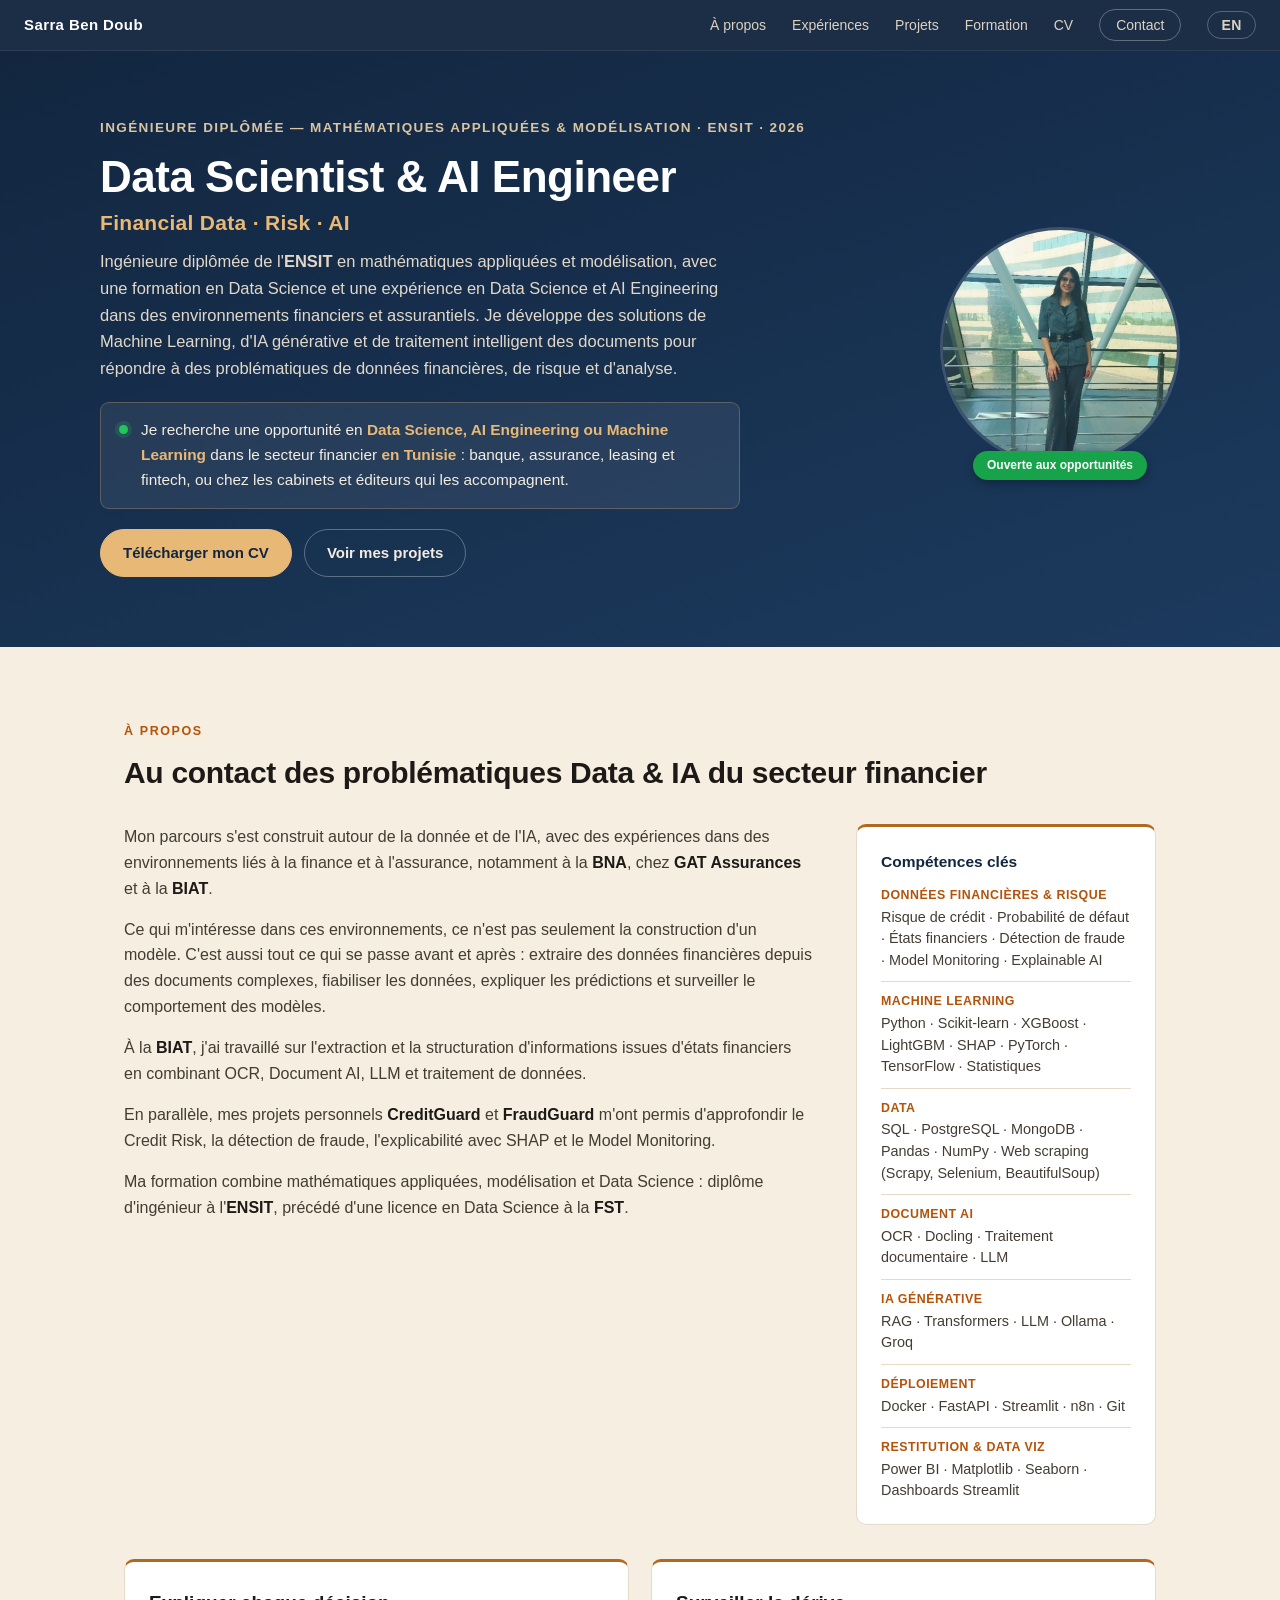
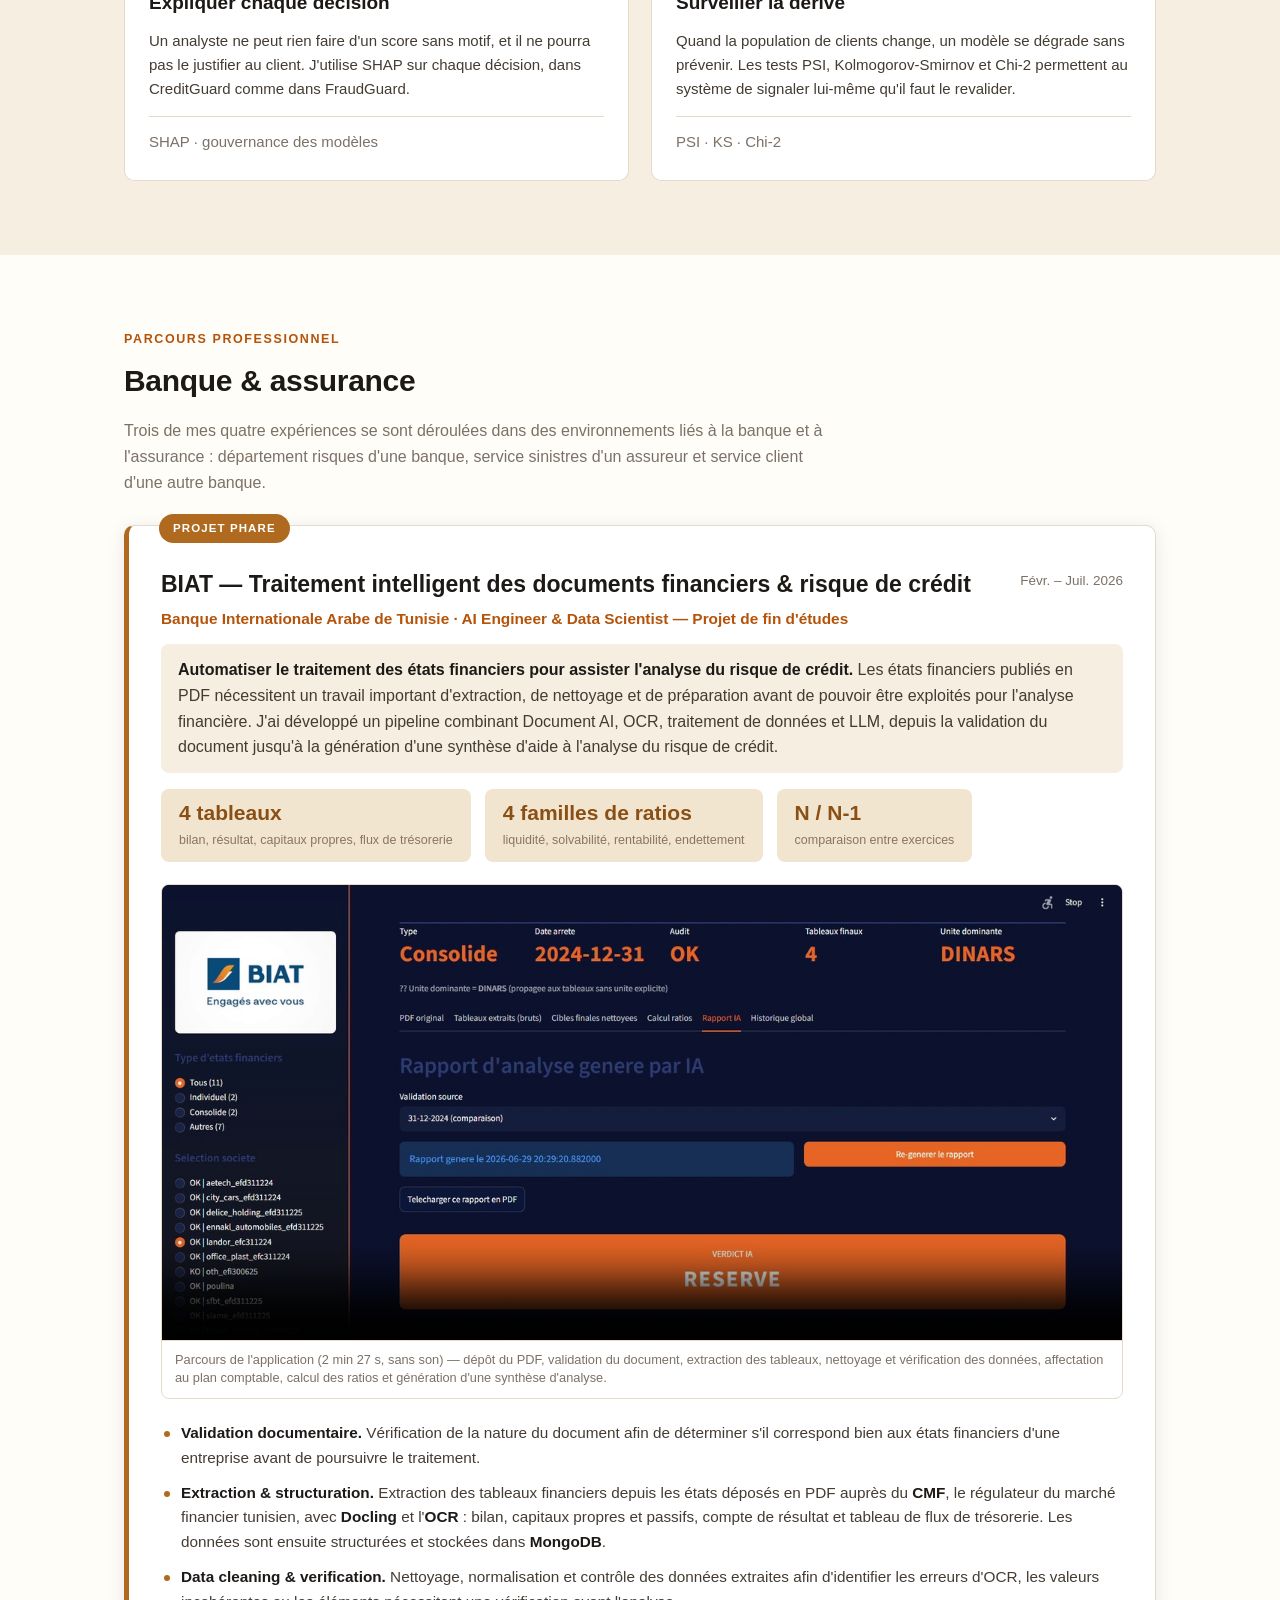
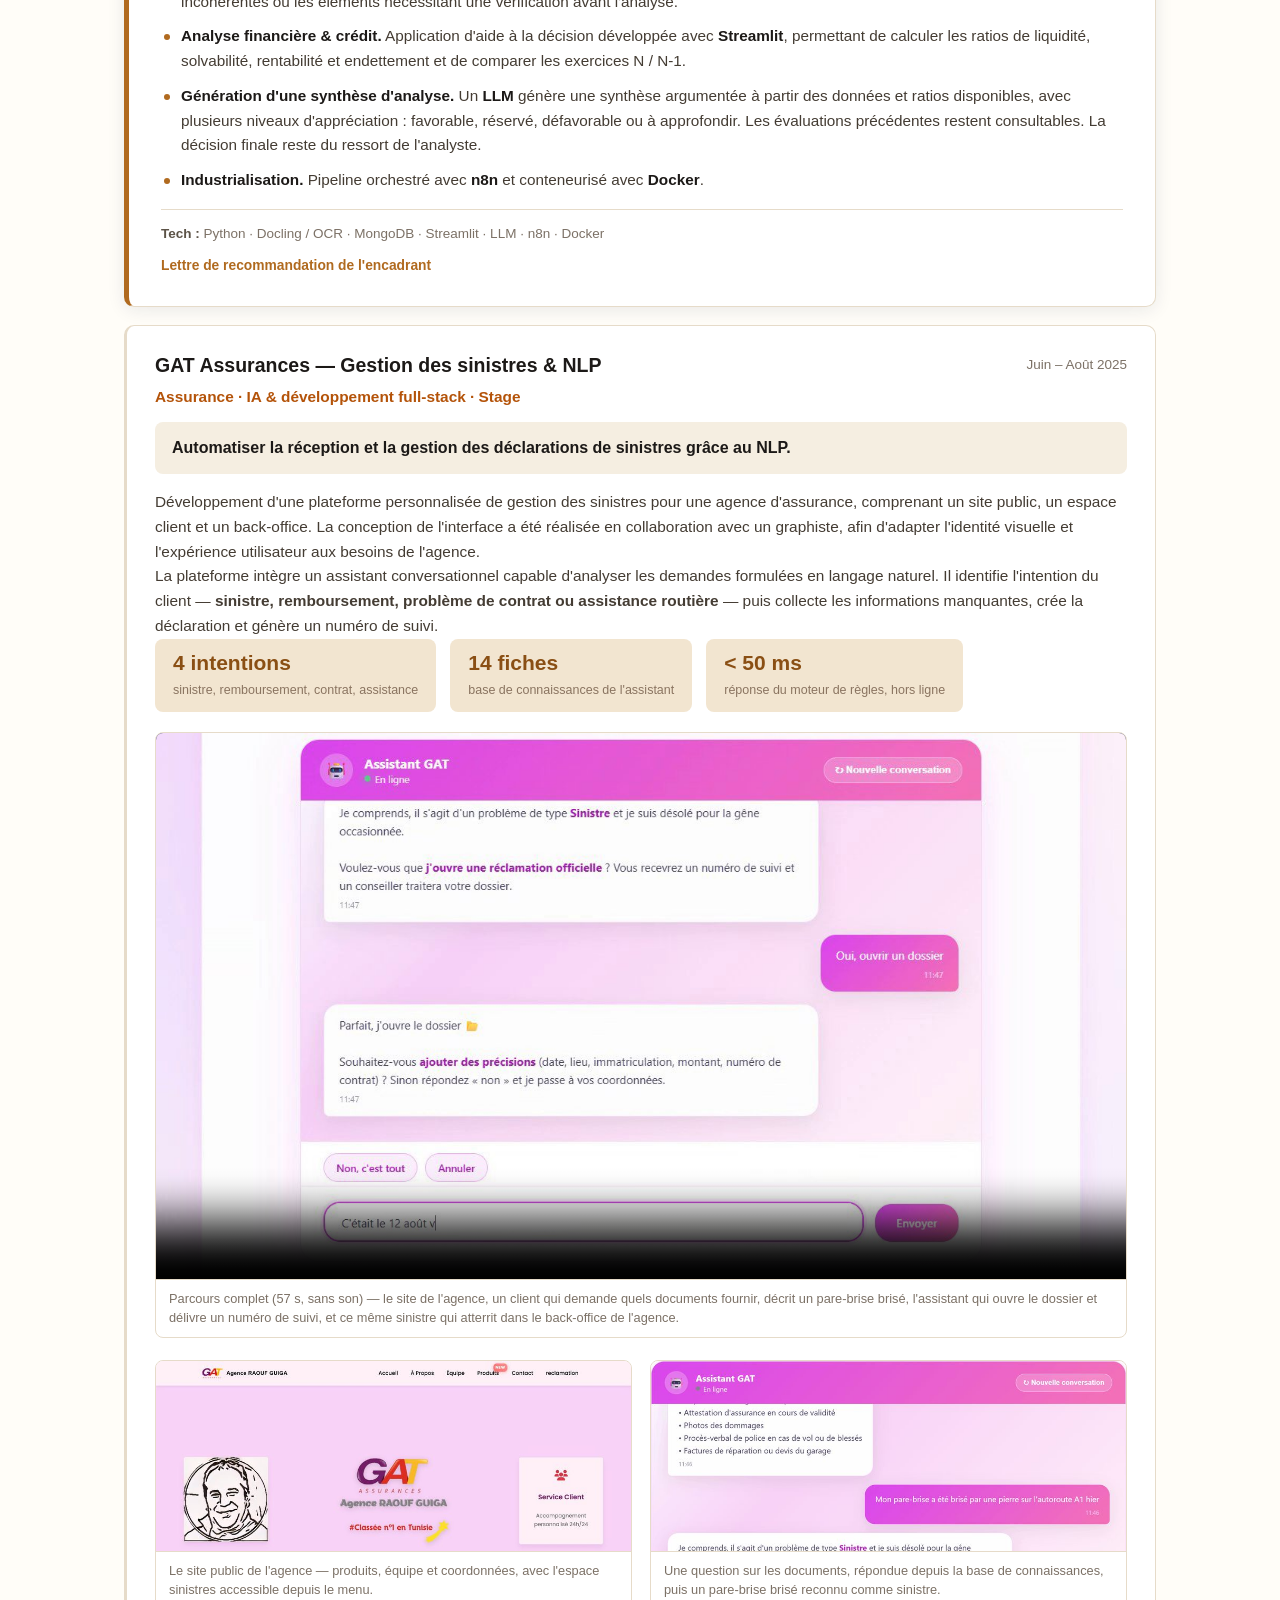
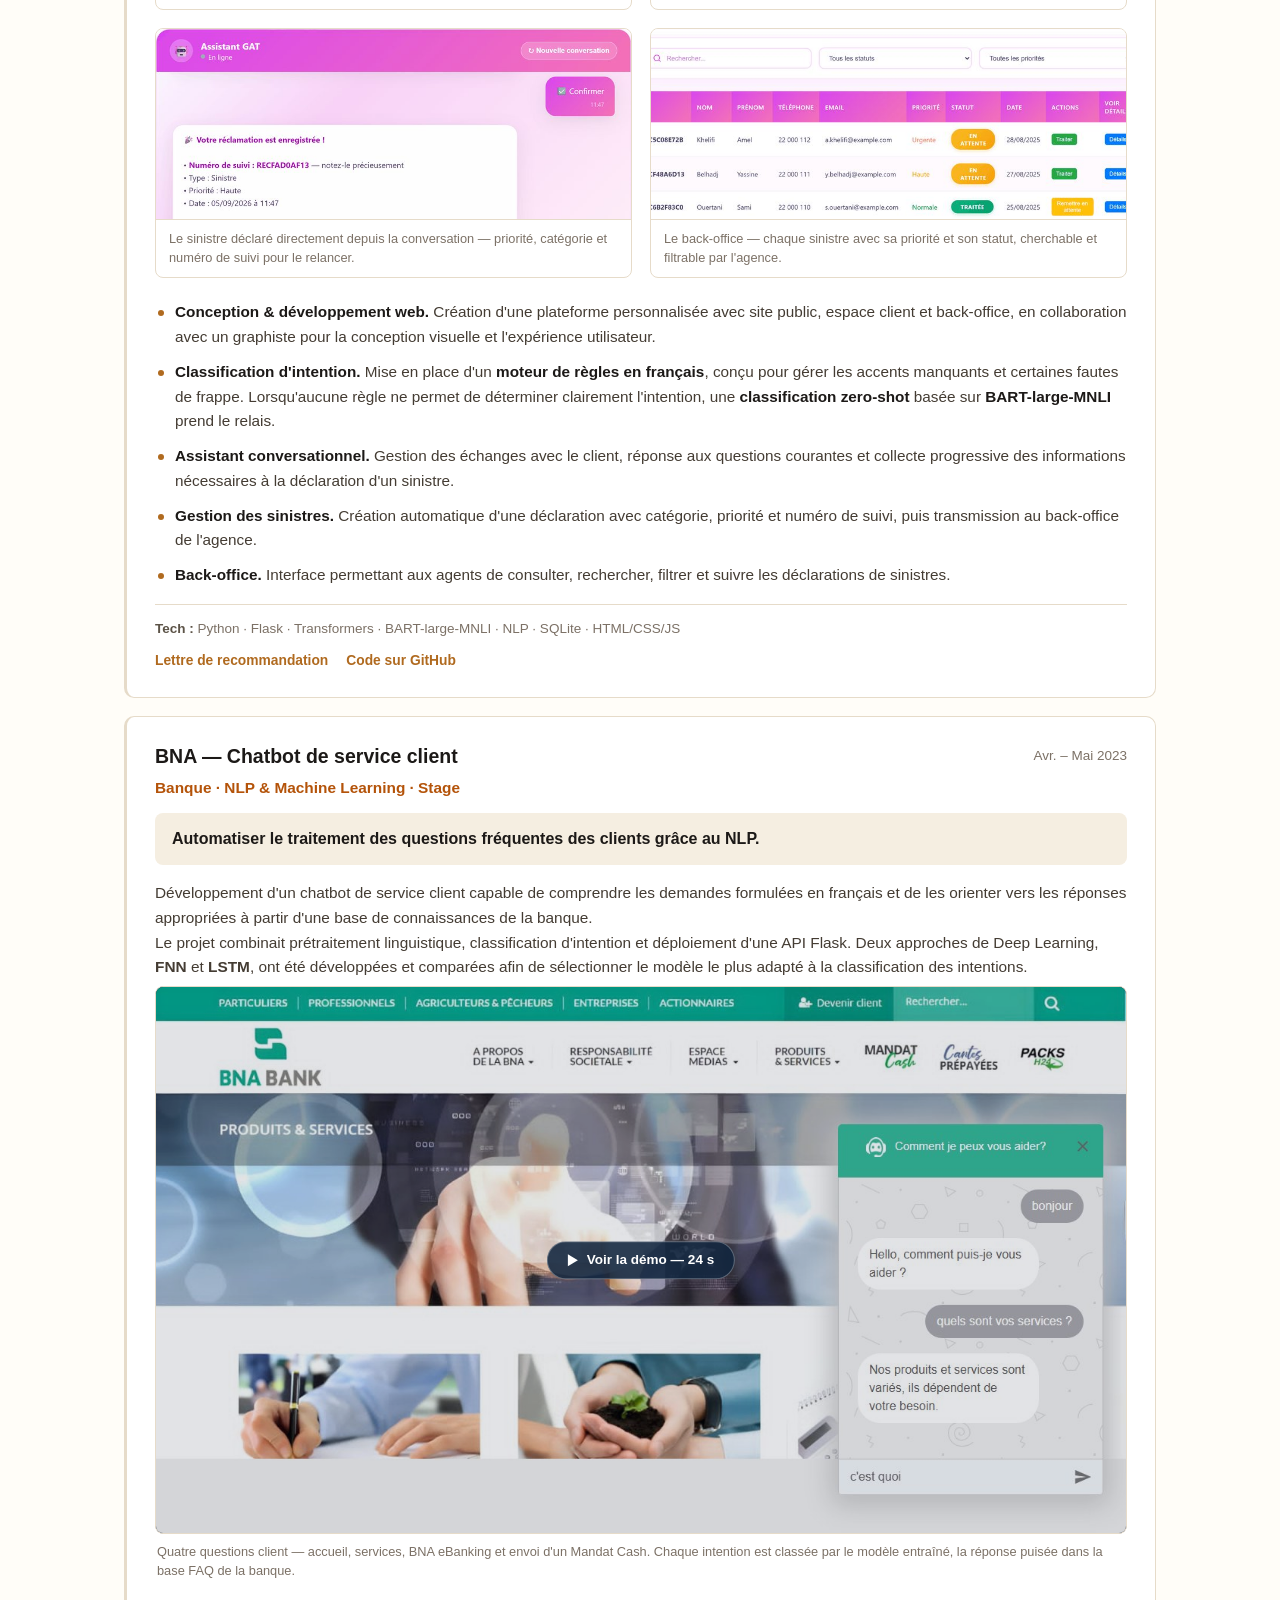
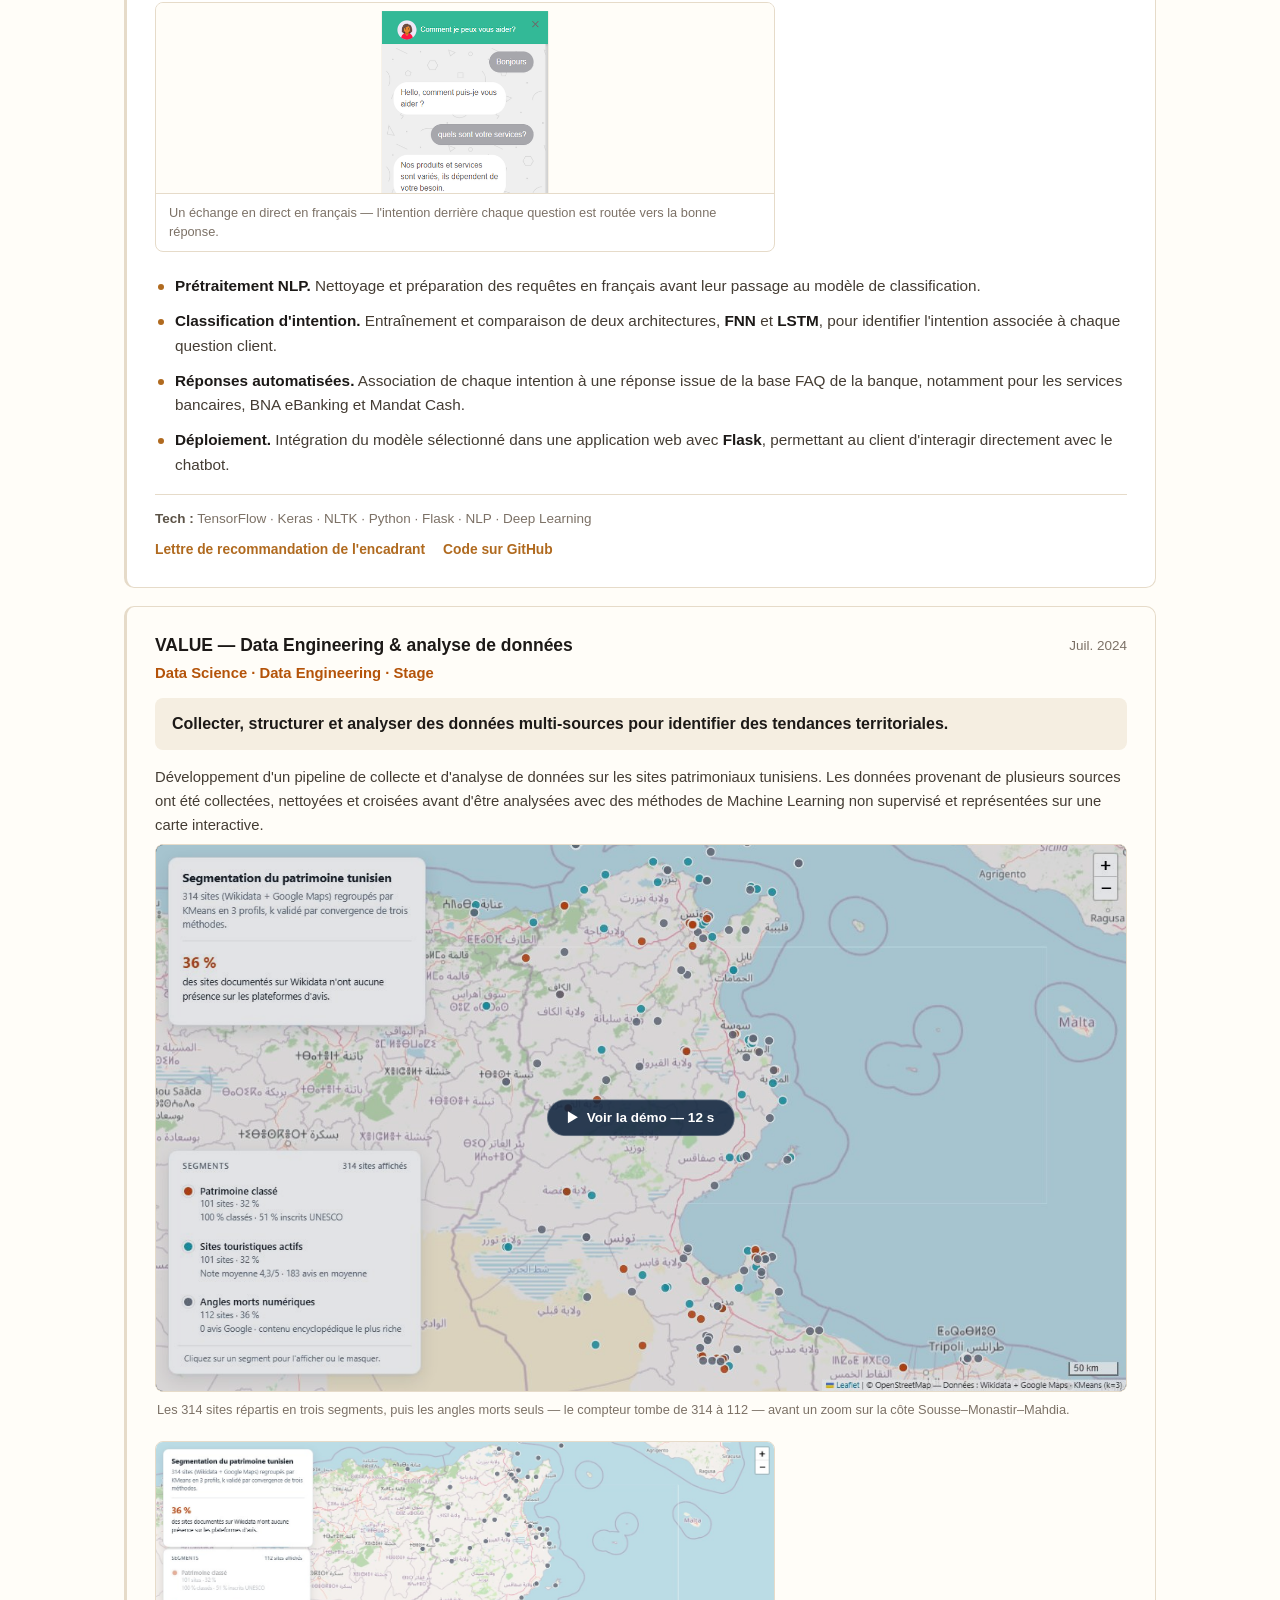
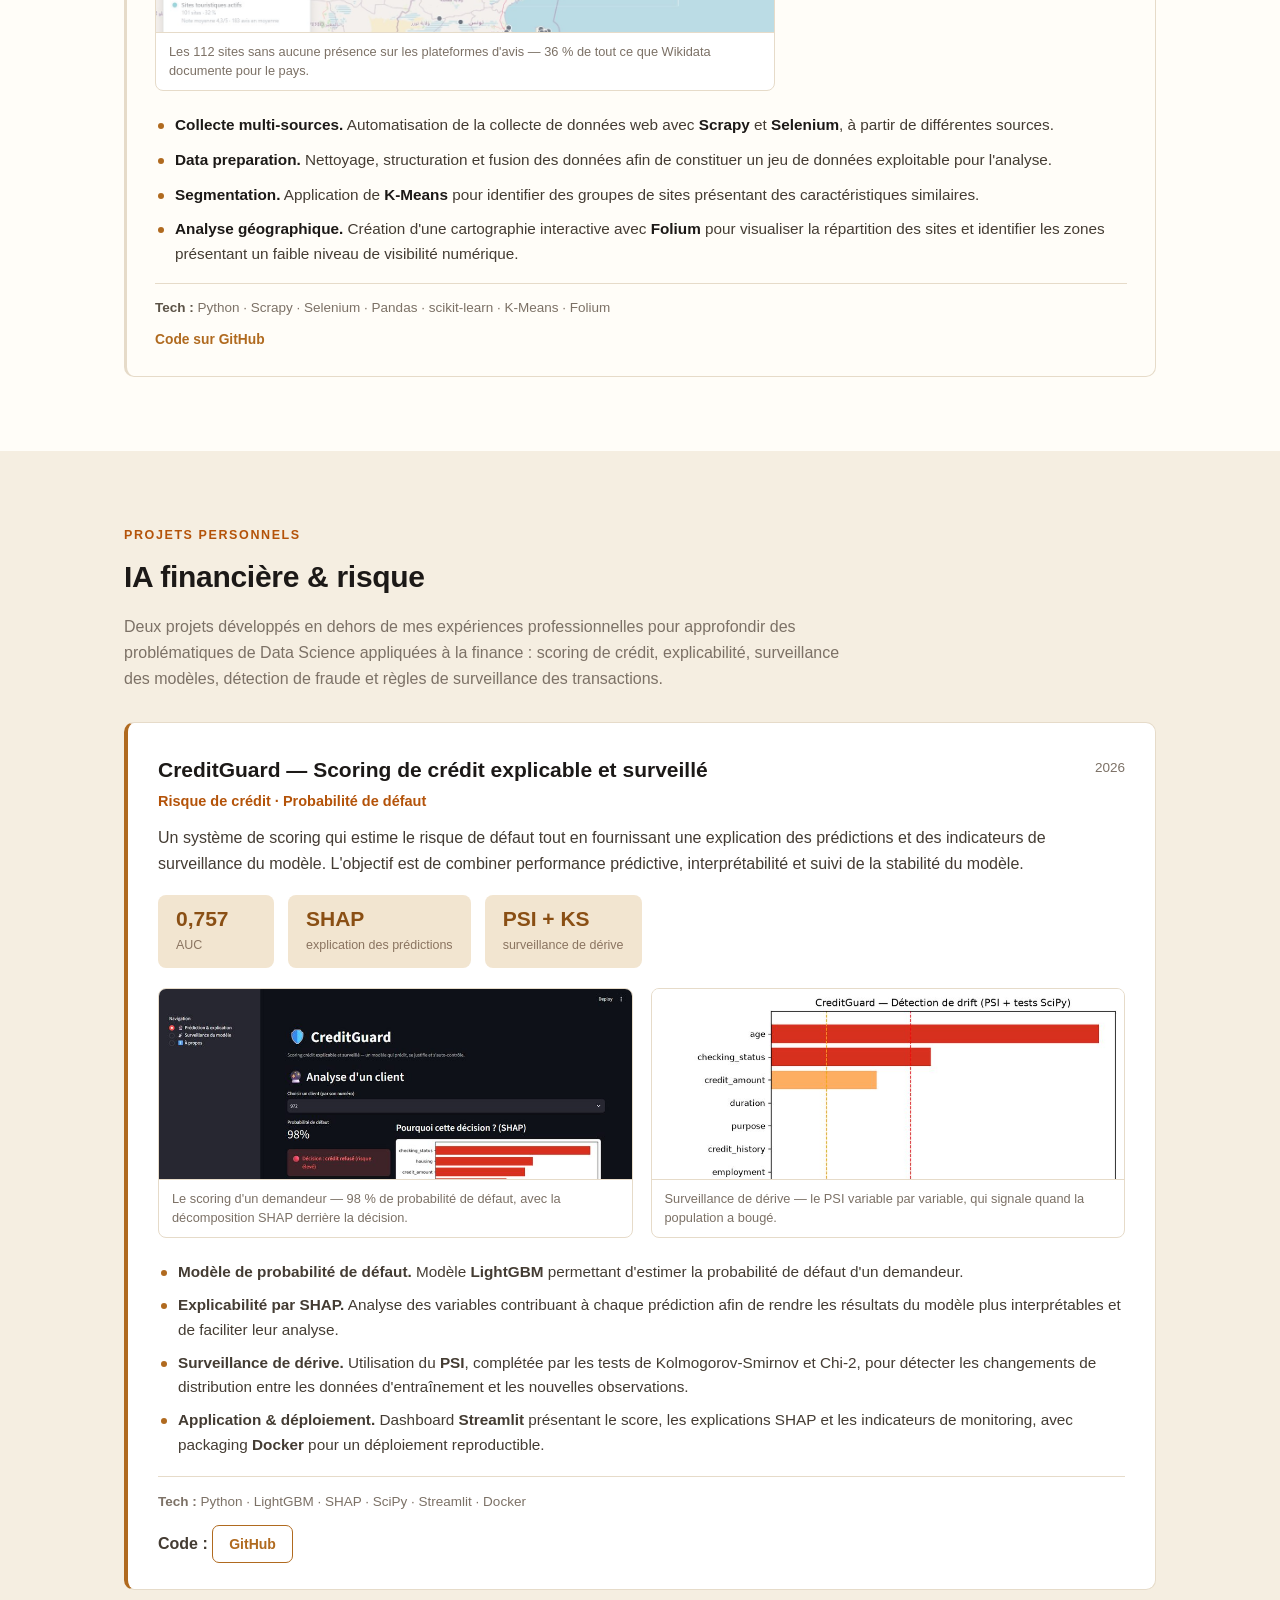
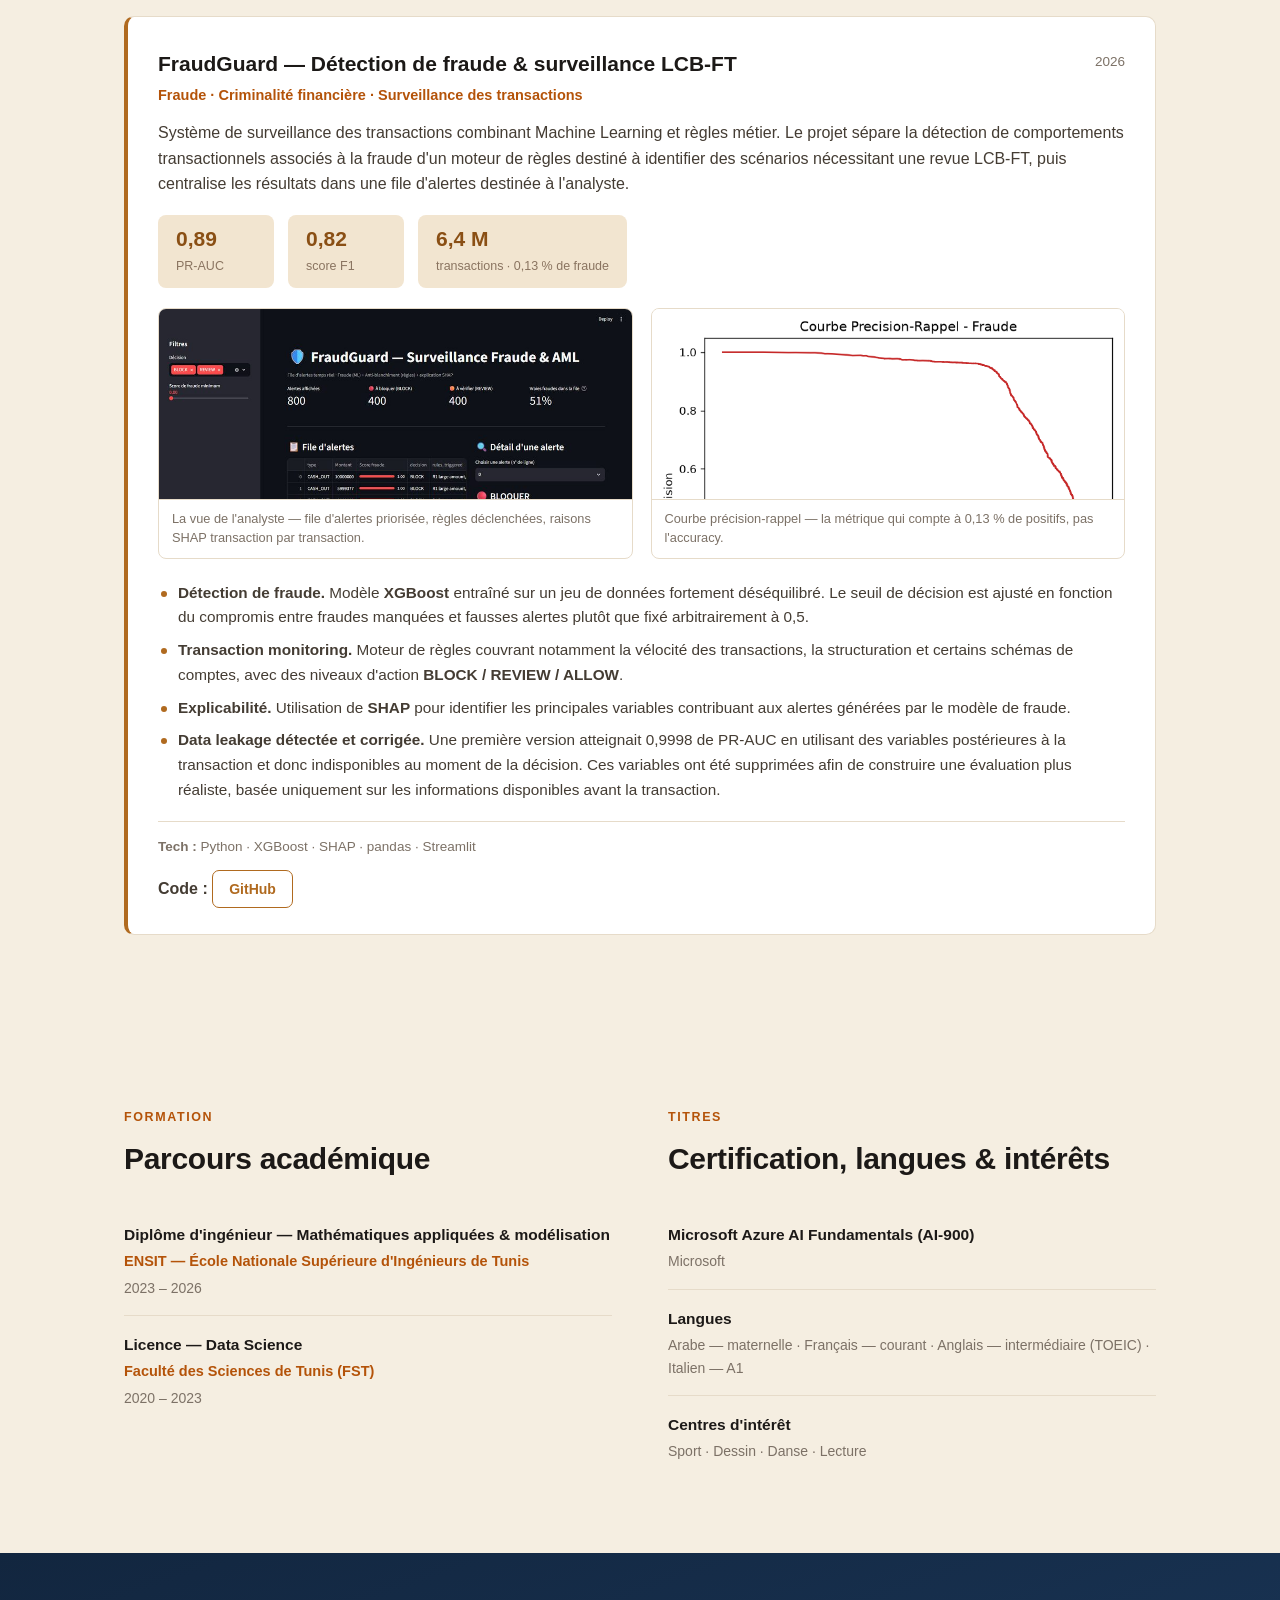
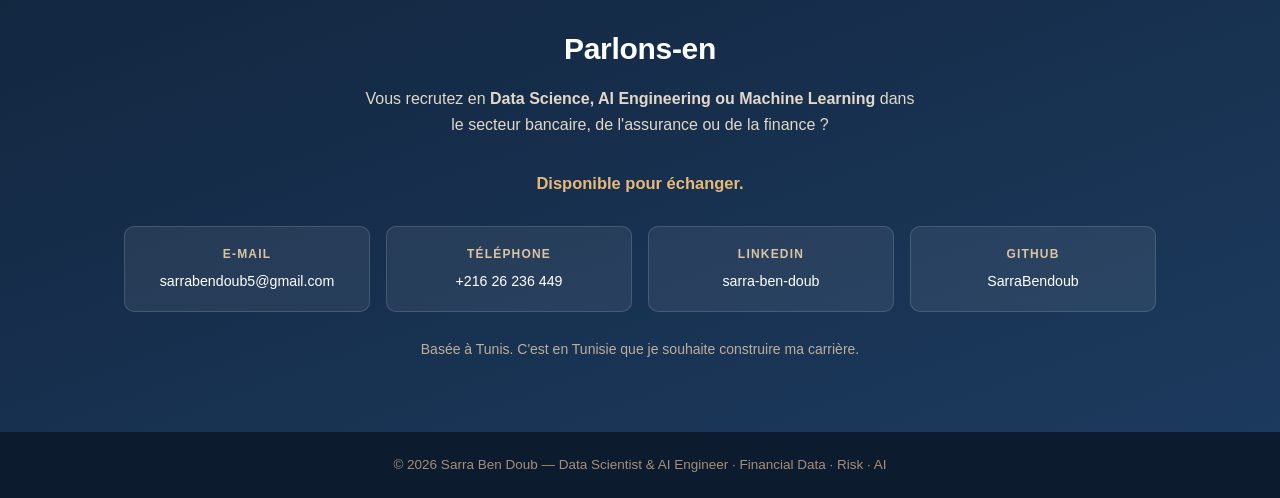
==== commit ab983a02: "Elargit la recherche au secteur financier au sens large (cabinets et editeurs) Co-Authored-By: Claud" ====
--- a/index.html
+++ b/index.html
@@ -63,7 +63,7 @@
       <p class="hero-seeking">
         <span class="dot"></span>
         Je recherche une opportunité en <strong>Data Science, AI Engineering ou Machine Learning</strong>
-        dans le secteur bancaire, de l'assurance, du leasing ou de la fintech <strong>en Tunisie</strong>.
+        dans le secteur financier <strong>en Tunisie</strong> : banque, assurance, leasing et fintech, ou chez les cabinets et éditeurs qui les accompagnent.
       </p>
 
       <div class="hero-actions">
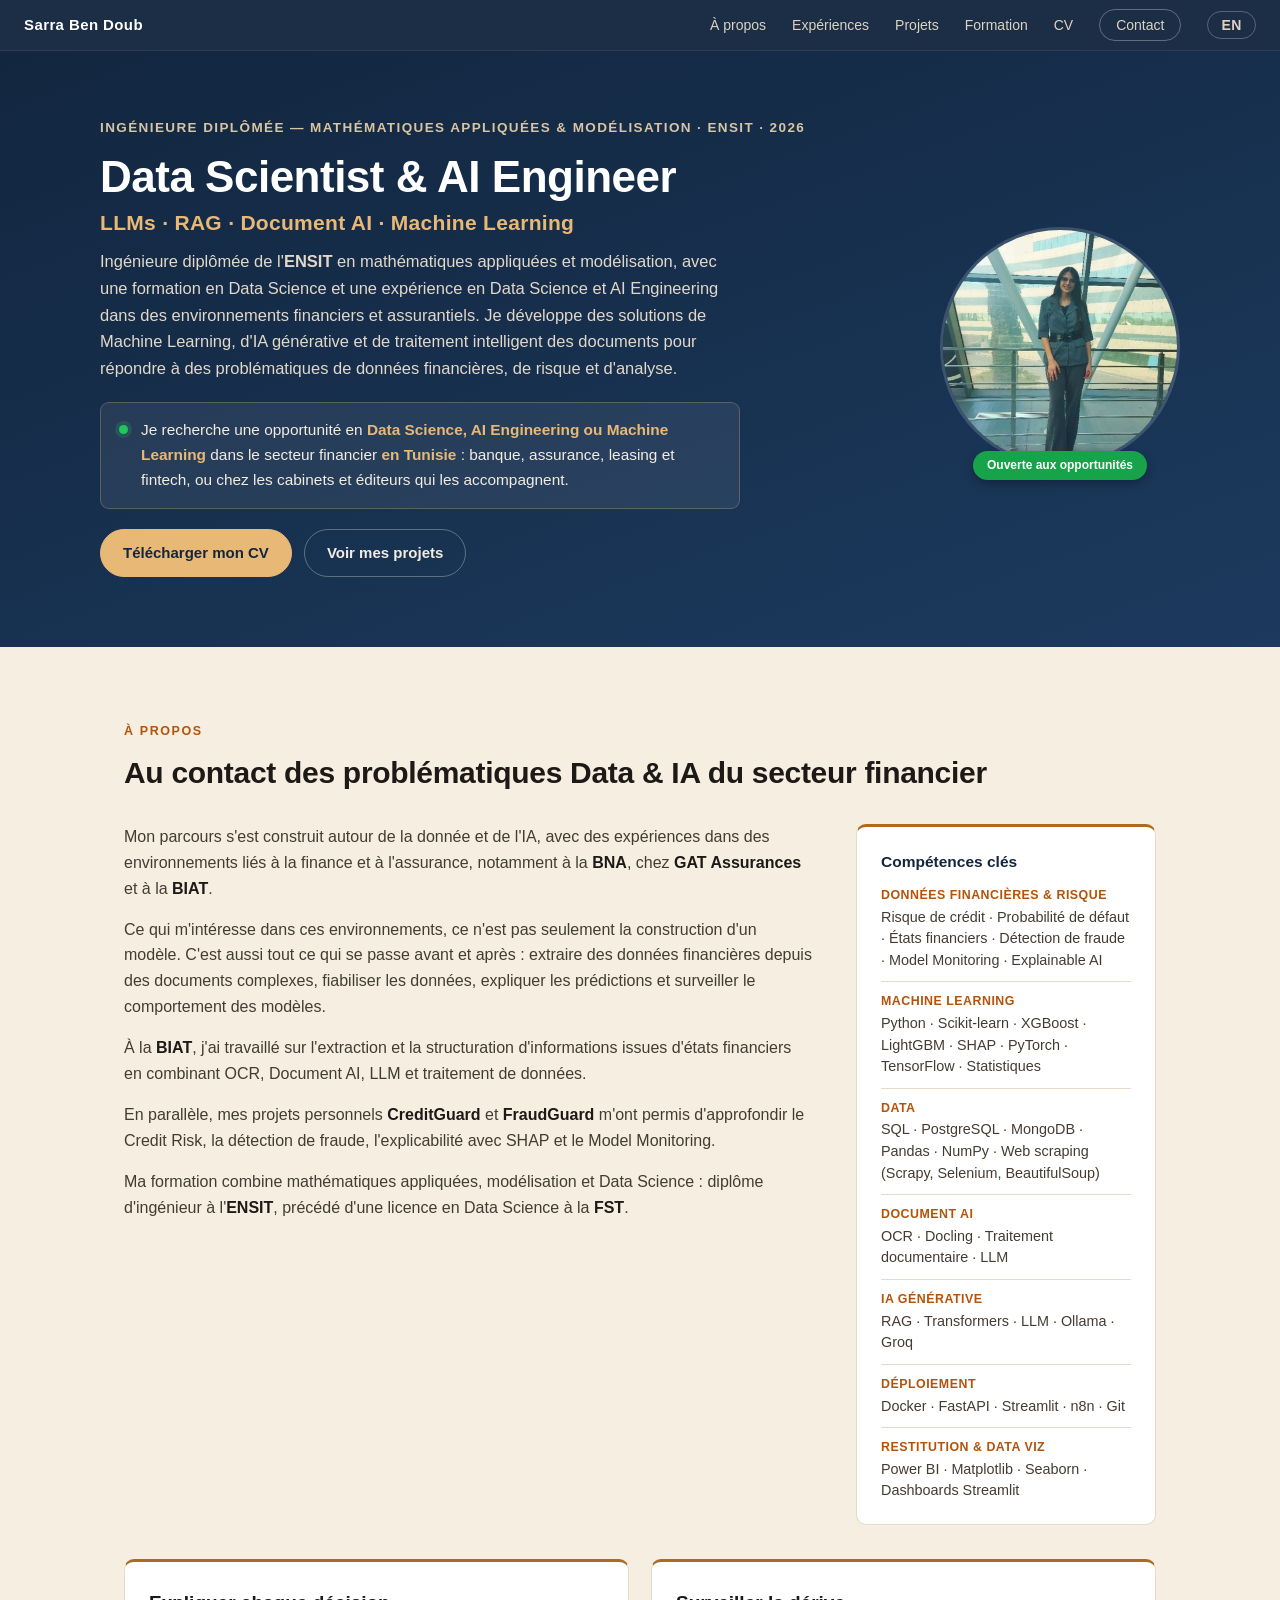
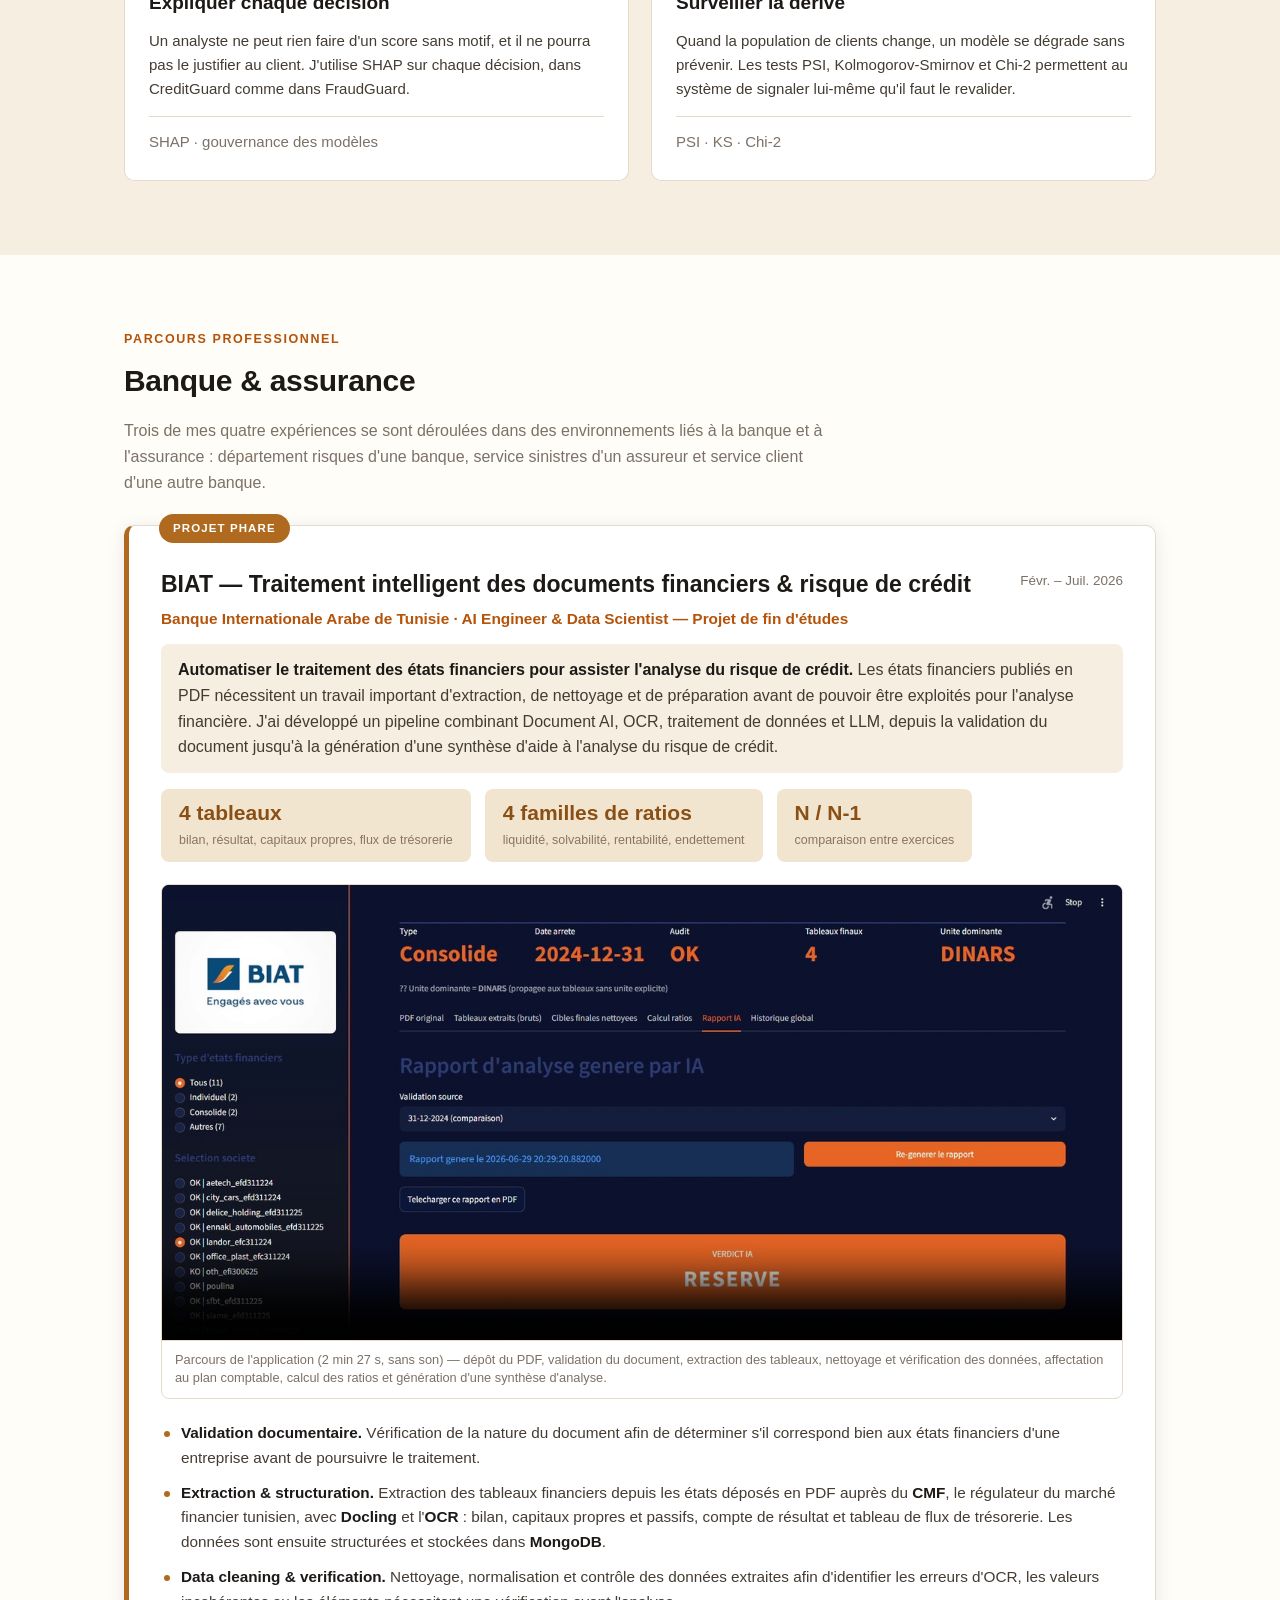
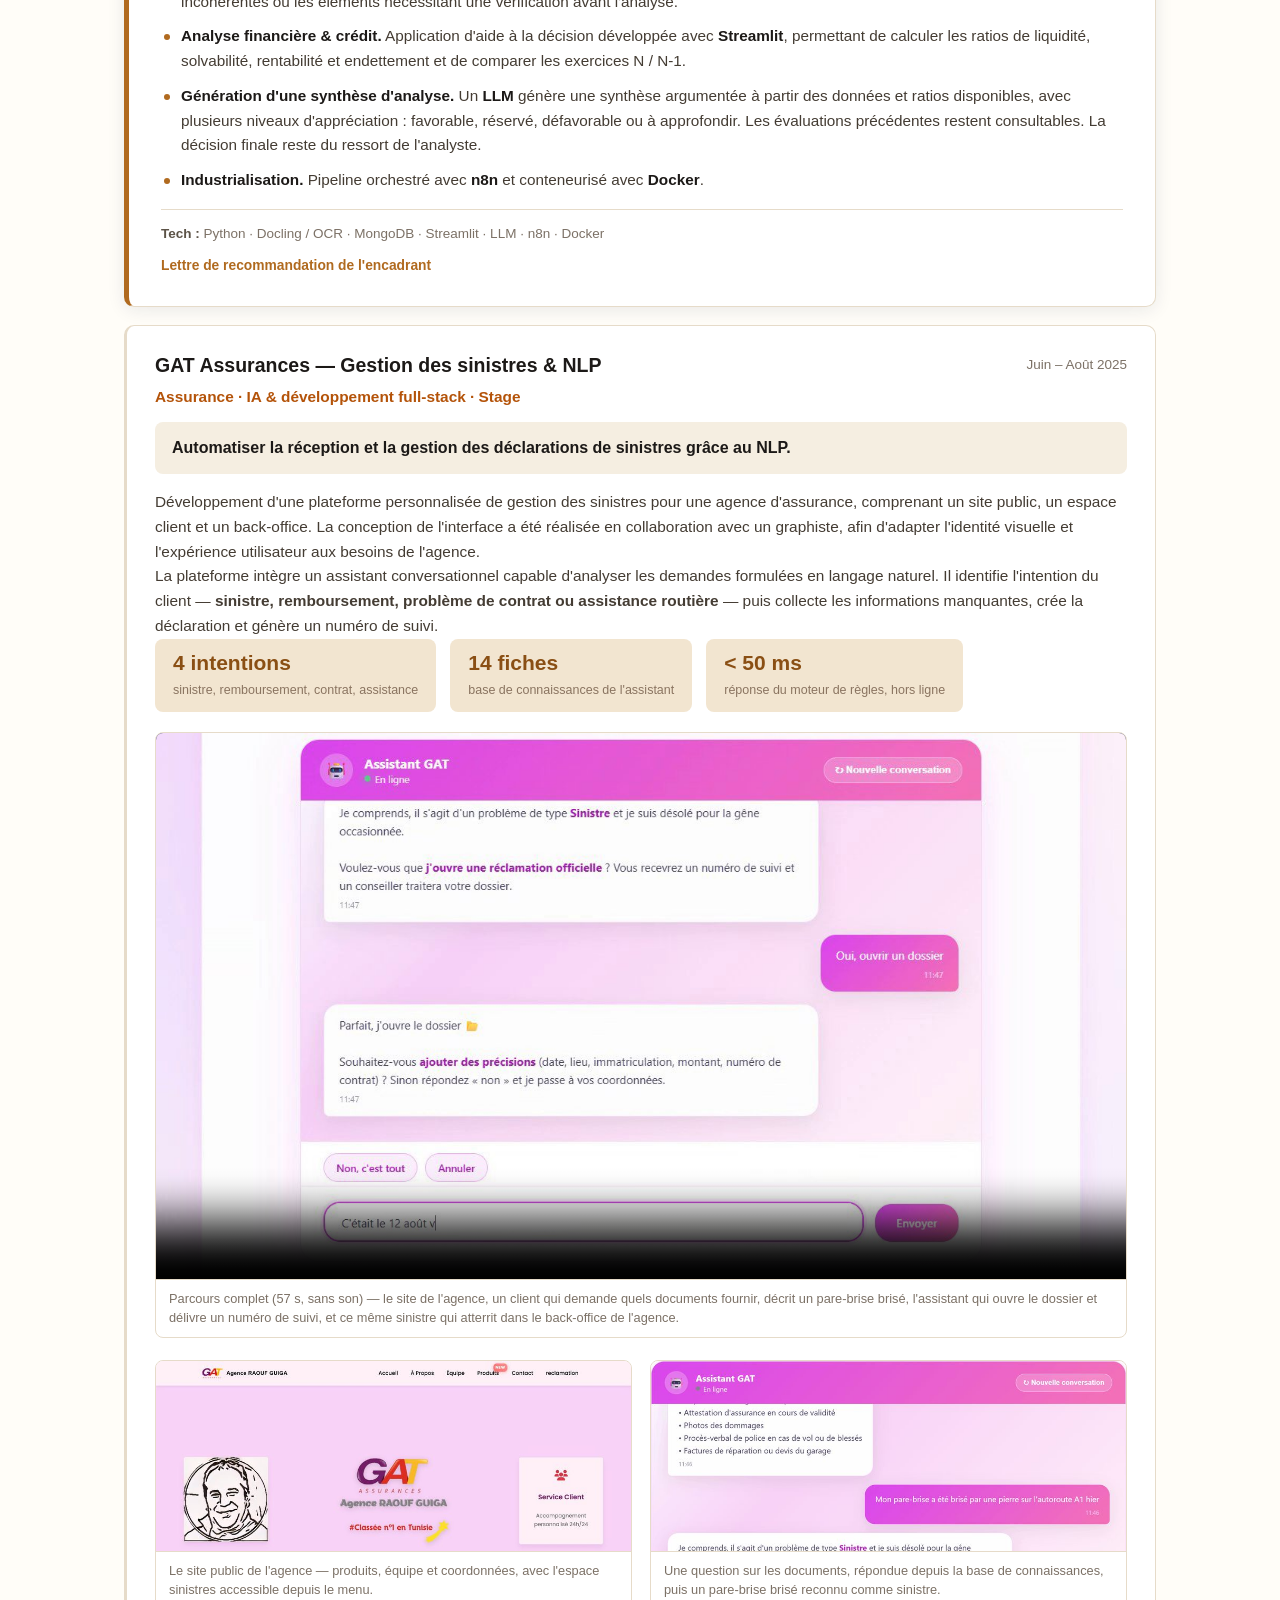
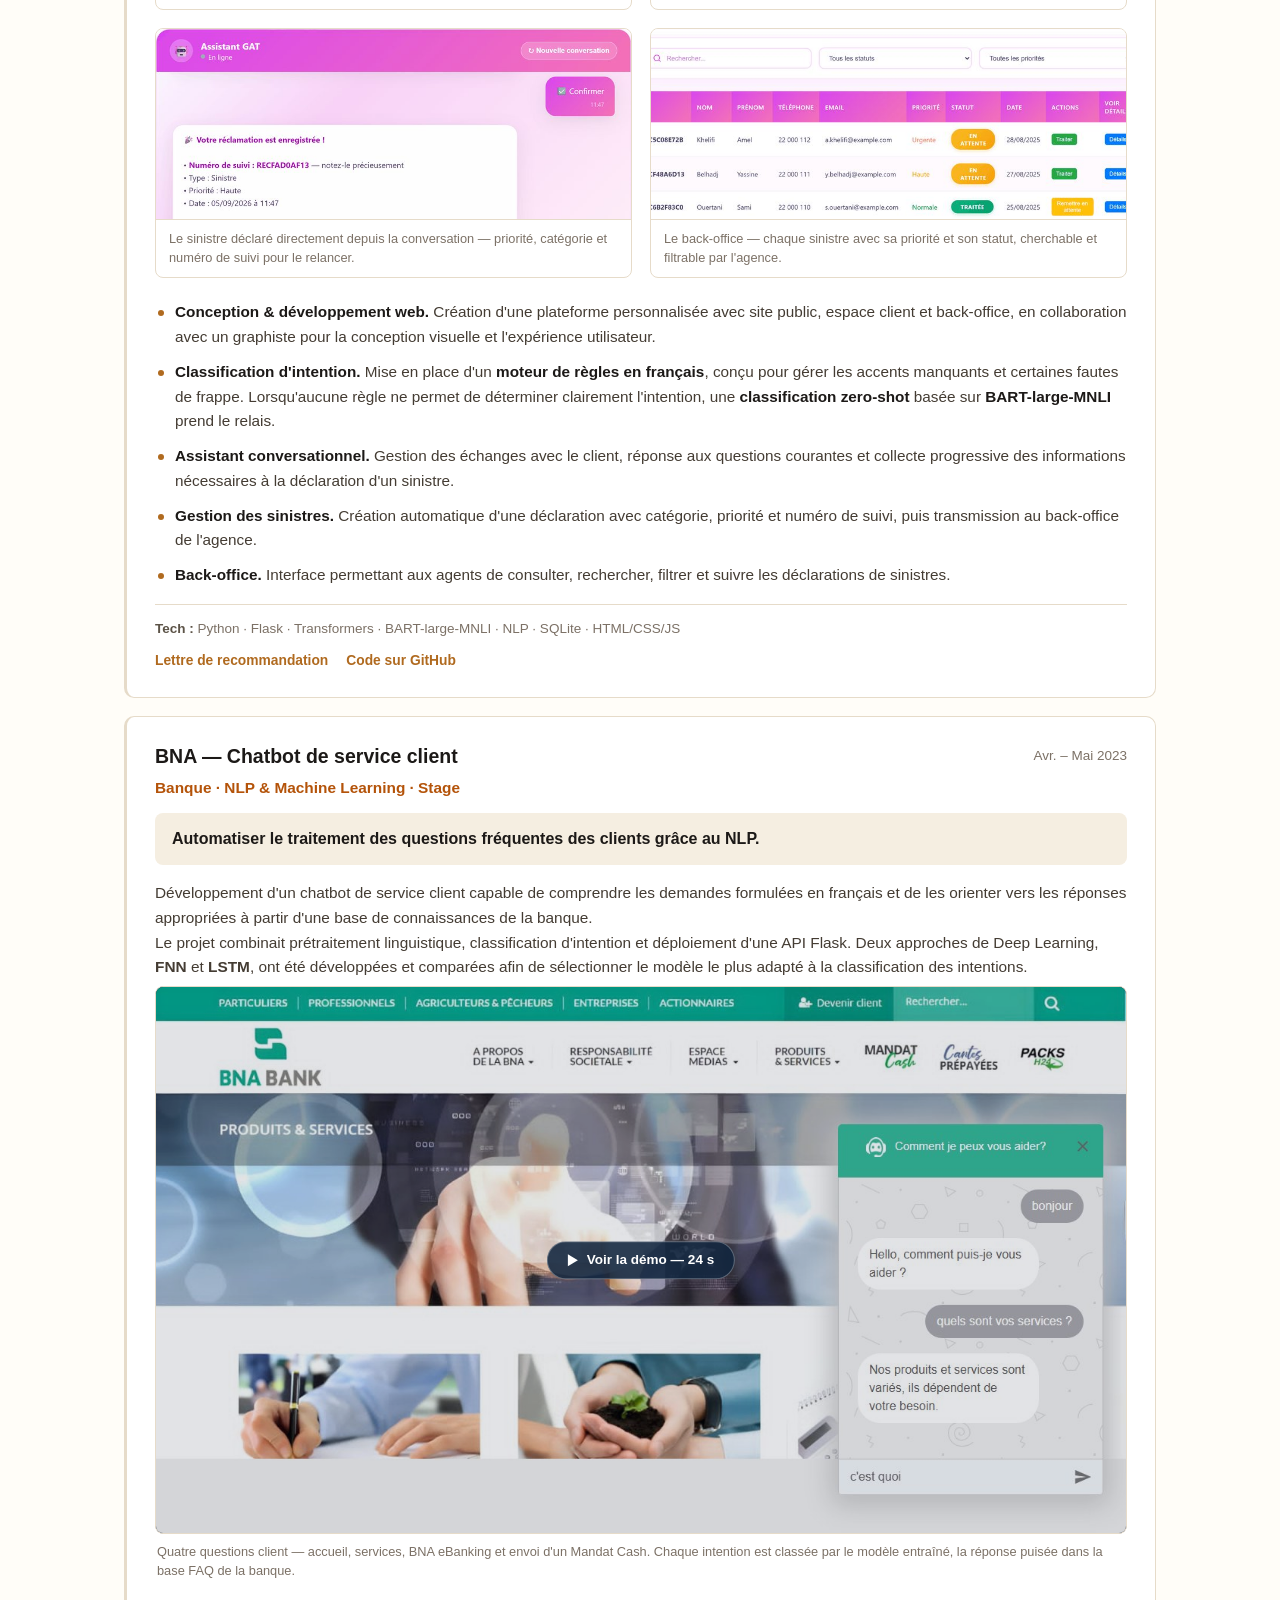
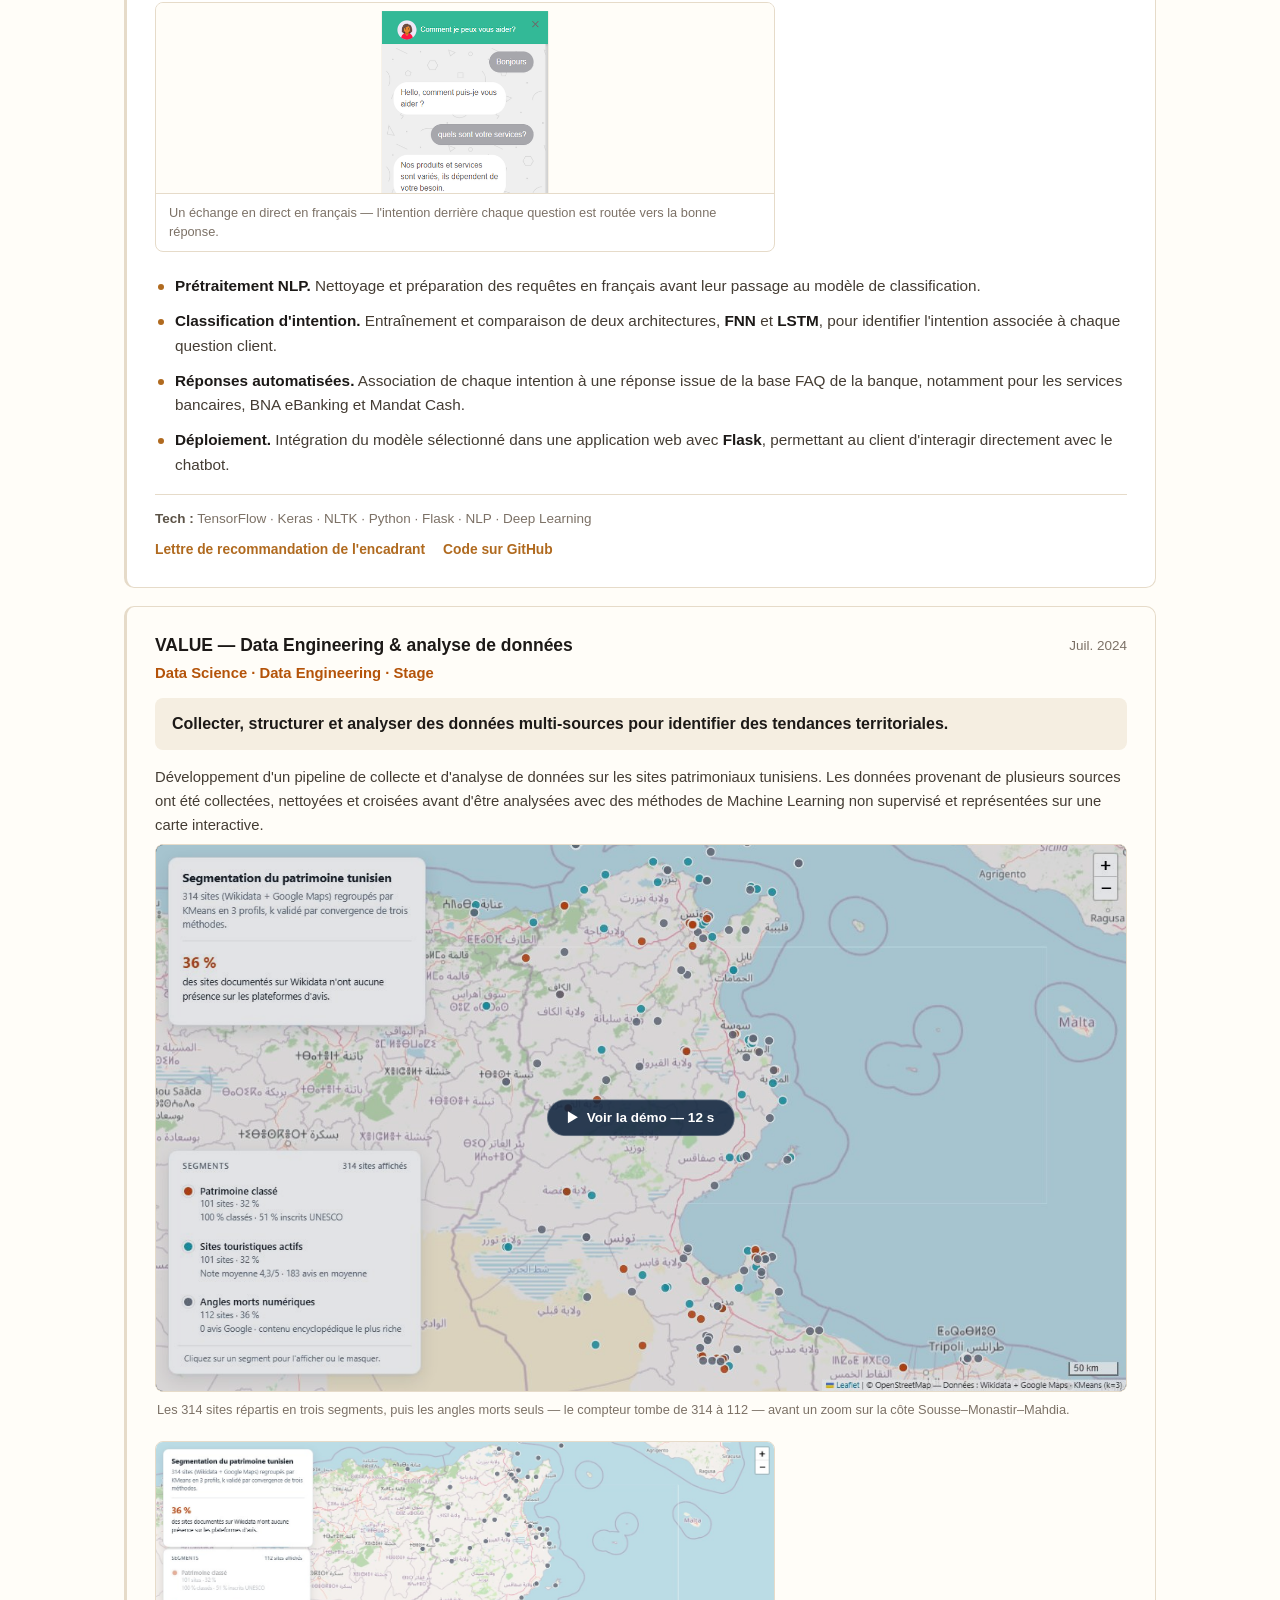
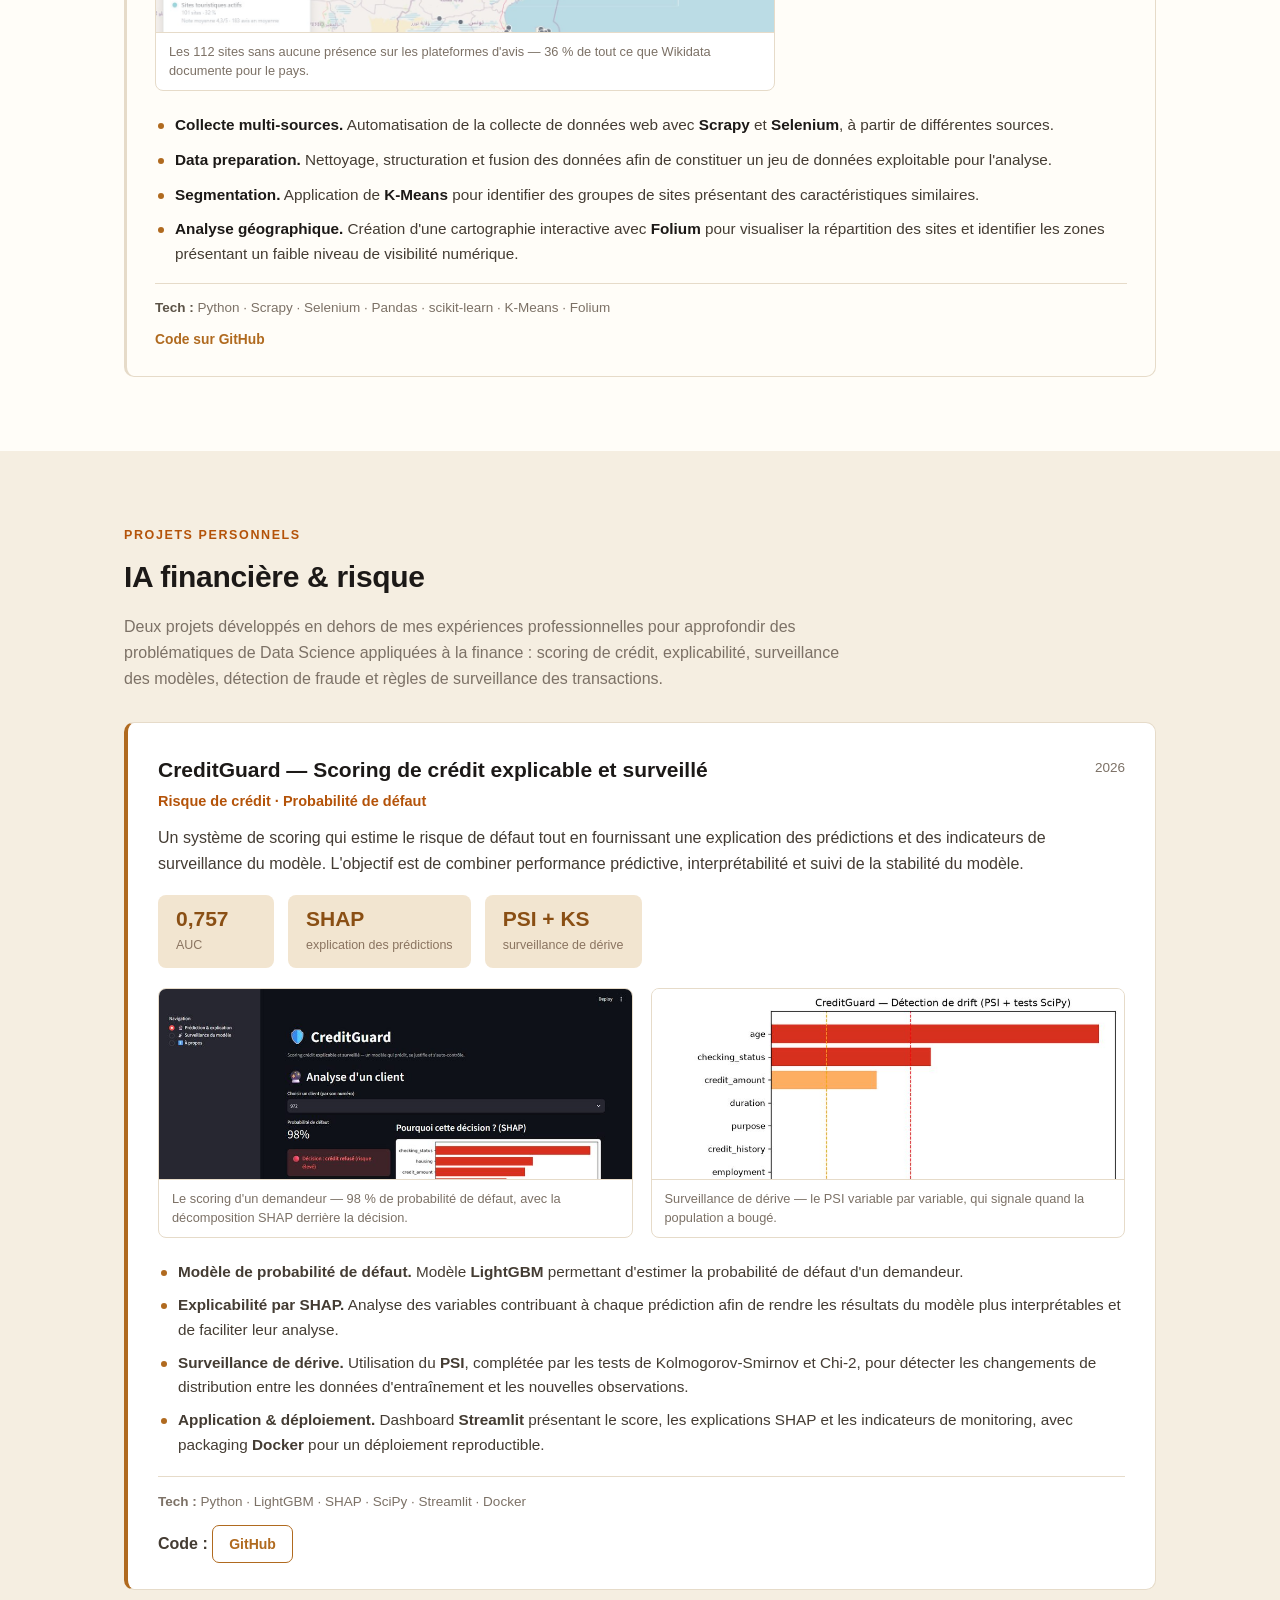
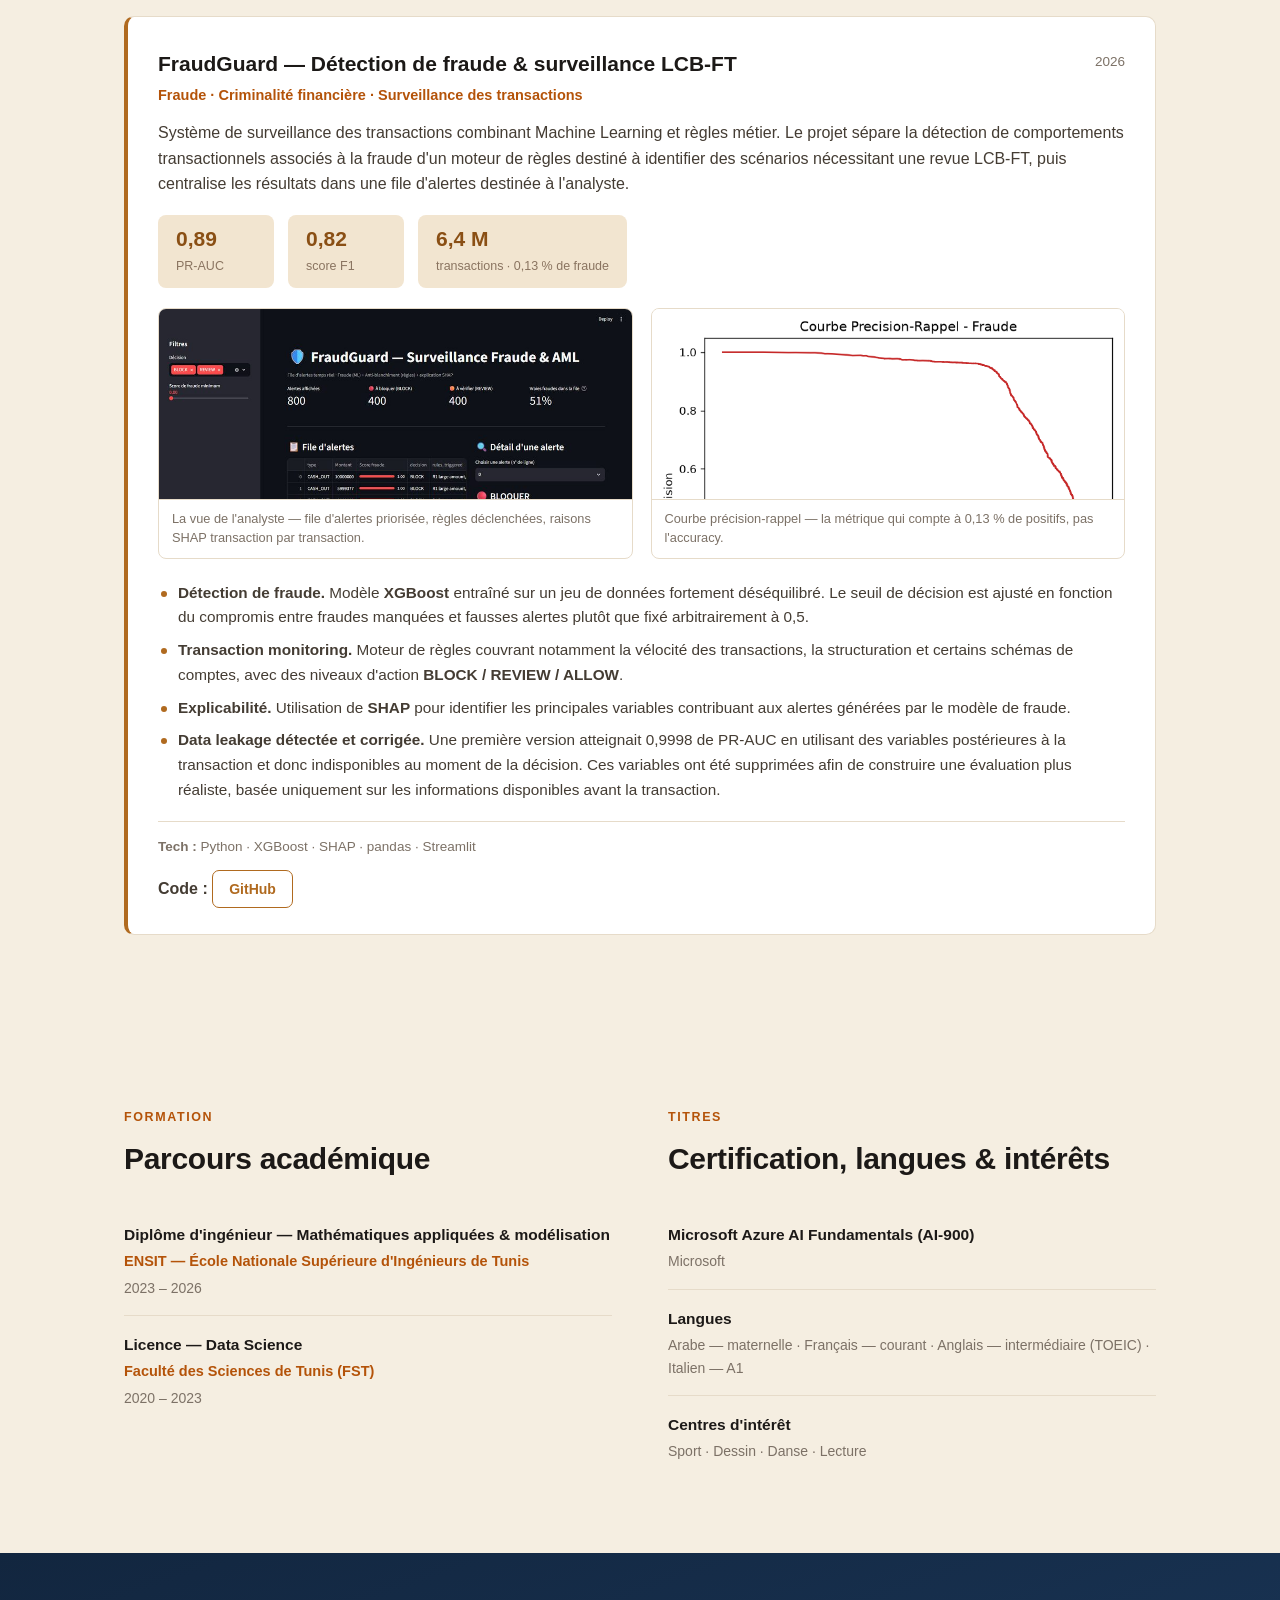
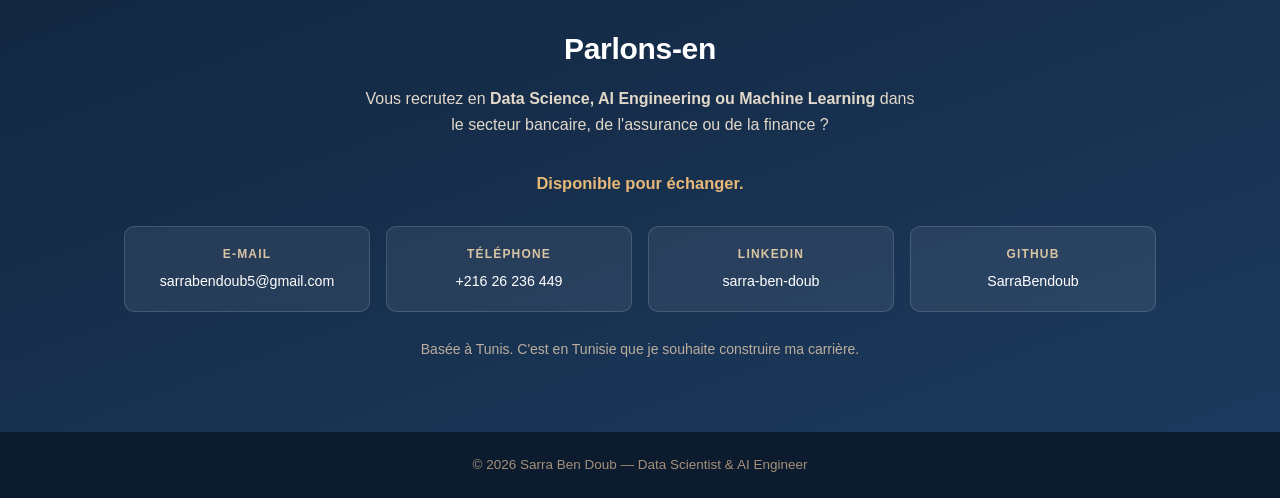
==== commit 356ac579: "Remplace la baseline finance par LLMs, RAG, Document AI et Machine Learning Co-Authored-By: Claude O" ====
--- a/index.html
+++ b/index.html
@@ -3,21 +3,21 @@
 <head>
 <meta charset="UTF-8">
 <meta name="viewport" content="width=device-width, initial-scale=1.0">
-<title>Sarra Ben Doub — Data Scientist &amp; AI Engineer | Financial Data · Risk · AI</title>
+<title>Sarra Ben Doub — Data Scientist &amp; AI Engineer | LLMs · RAG · Document AI · Machine Learning</title>
 <meta name="description" content="Data Scientist &amp; AI Engineer · données financières, risque et IA. Machine Learning, IA générative et traitement intelligent des documents appliqués au risque de crédit, à la détection de fraude et à l'analyse financière. Expériences à la BIAT, GAT Assurances et BNA.">
 <link rel="icon" href="favicon.svg" type="image/svg+xml">
 
 <!-- Aperçu au partage (LinkedIn, WhatsApp, Slack) -->
 <meta property="og:type" content="website">
 <meta property="og:locale" content="fr_TN">
-<meta property="og:title" content="Sarra Ben Doub — Data Scientist &amp; AI Engineer | Financial Data · Risk · AI">
+<meta property="og:title" content="Sarra Ben Doub — Data Scientist &amp; AI Engineer | LLMs · RAG · Document AI · Machine Learning">
 <meta property="og:description" content="Machine Learning · IA générative · Document AI, appliqués au risque de crédit, à la détection de fraude et à l'analyse des états financiers.">
 <meta property="og:url" content="https://sarrabendoub.github.io/">
 <meta property="og:image" content="https://sarrabendoub.github.io/assets/og-image.png">
 <meta property="og:image:width" content="1200">
 <meta property="og:image:height" content="630">
 <meta name="twitter:card" content="summary_large_image">
-<meta name="twitter:title" content="Sarra Ben Doub — Data Scientist &amp; AI Engineer | Financial Data · Risk · AI">
+<meta name="twitter:title" content="Sarra Ben Doub — Data Scientist &amp; AI Engineer | LLMs · RAG · Document AI · Machine Learning">
 <meta name="twitter:description" content="Machine Learning · IA générative · Document AI, appliqués au risque de crédit, à la détection de fraude et aux données financières.">
 <meta name="twitter:image" content="https://sarrabendoub.github.io/assets/og-image.png">
 
@@ -49,7 +49,7 @@
     <div class="hero-text">
       <p class="hero-kicker">Ingénieure diplômée — Mathématiques appliquées &amp; modélisation · ENSIT · 2026</p>
 
-      <h1>Data Scientist &amp; AI Engineer<span class="hero-sub">Financial Data · Risk · AI</span></h1>
+      <h1>Data Scientist &amp; AI Engineer<span class="hero-sub">LLMs · RAG · Document AI · Machine Learning</span></h1>
 
 
       <p class="hero-pitch">
@@ -691,7 +691,7 @@
 
 <footer class="footer">
   <div class="wrap">
-    <p>© 2026 Sarra Ben Doub — Data Scientist &amp; AI Engineer · Financial Data · Risk · AI</p>
+    <p>© 2026 Sarra Ben Doub — Data Scientist &amp; AI Engineer</p>
   </div>
 </footer>
 
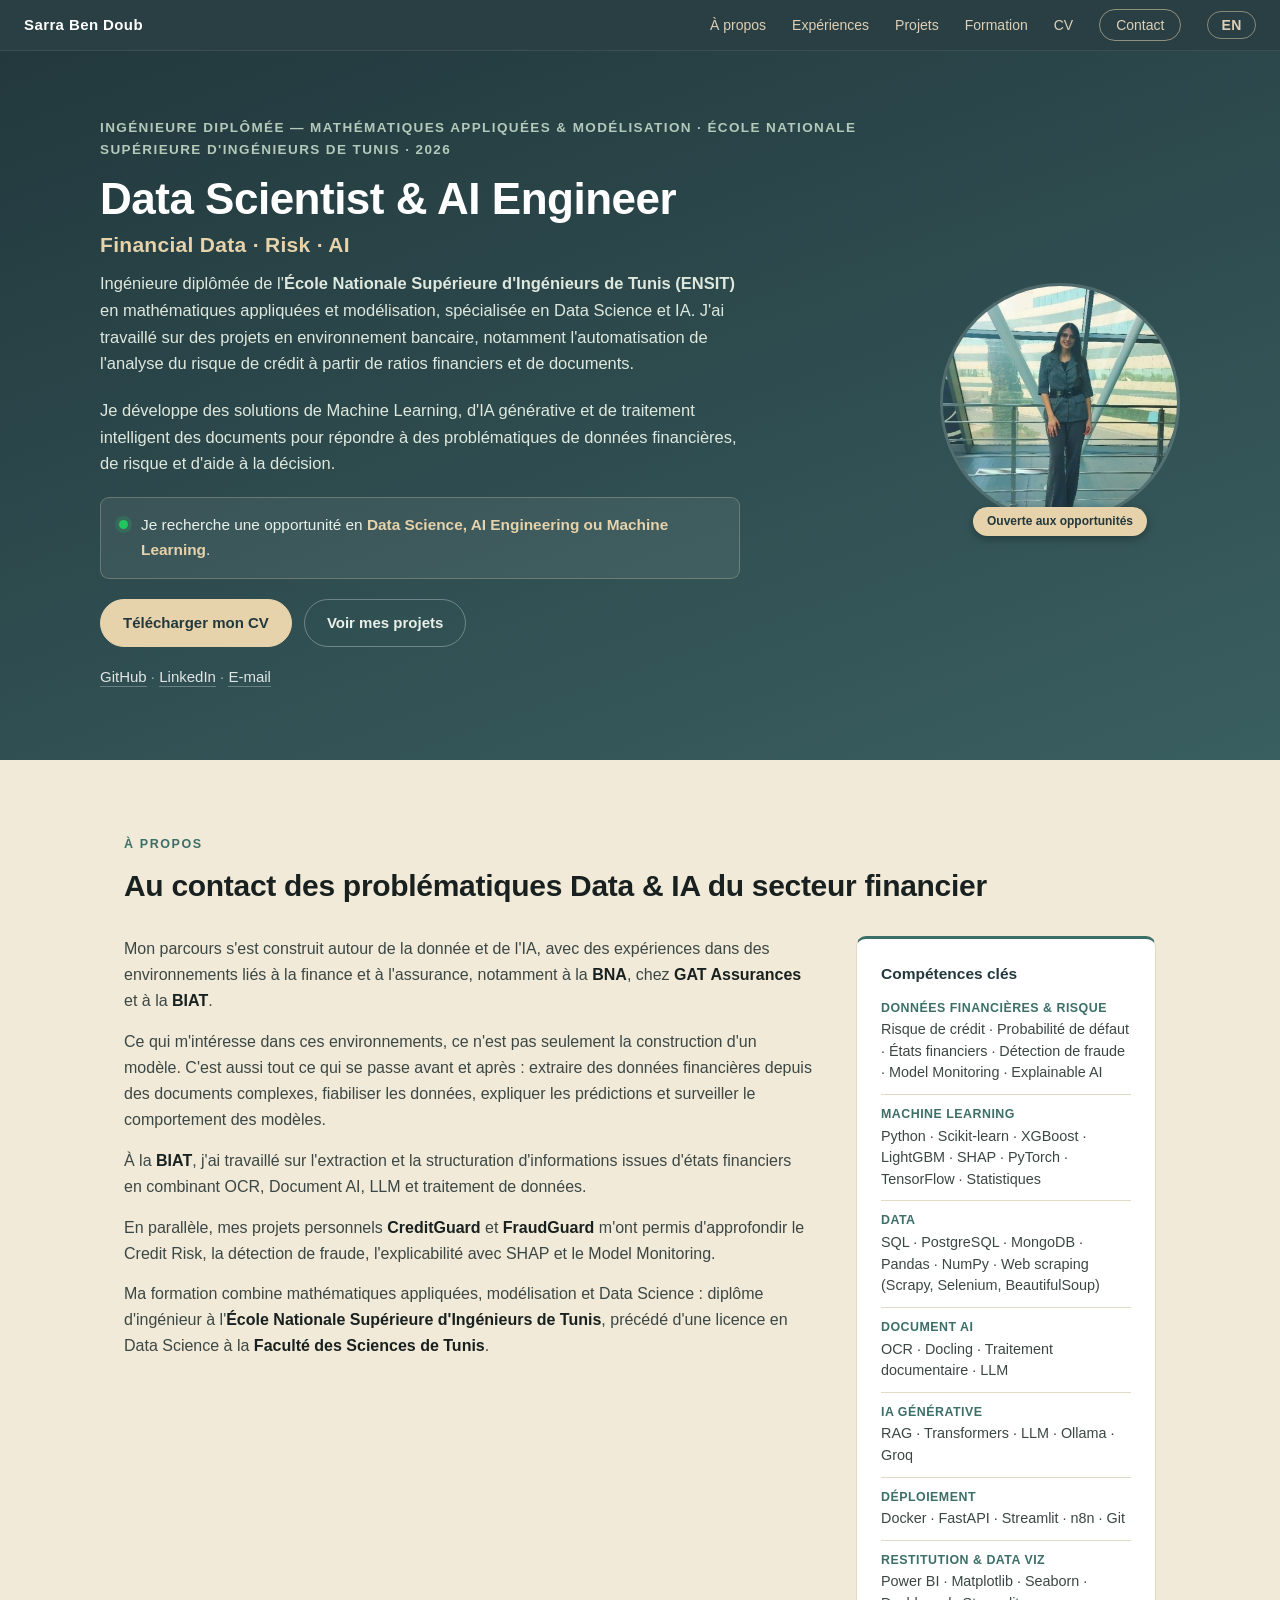
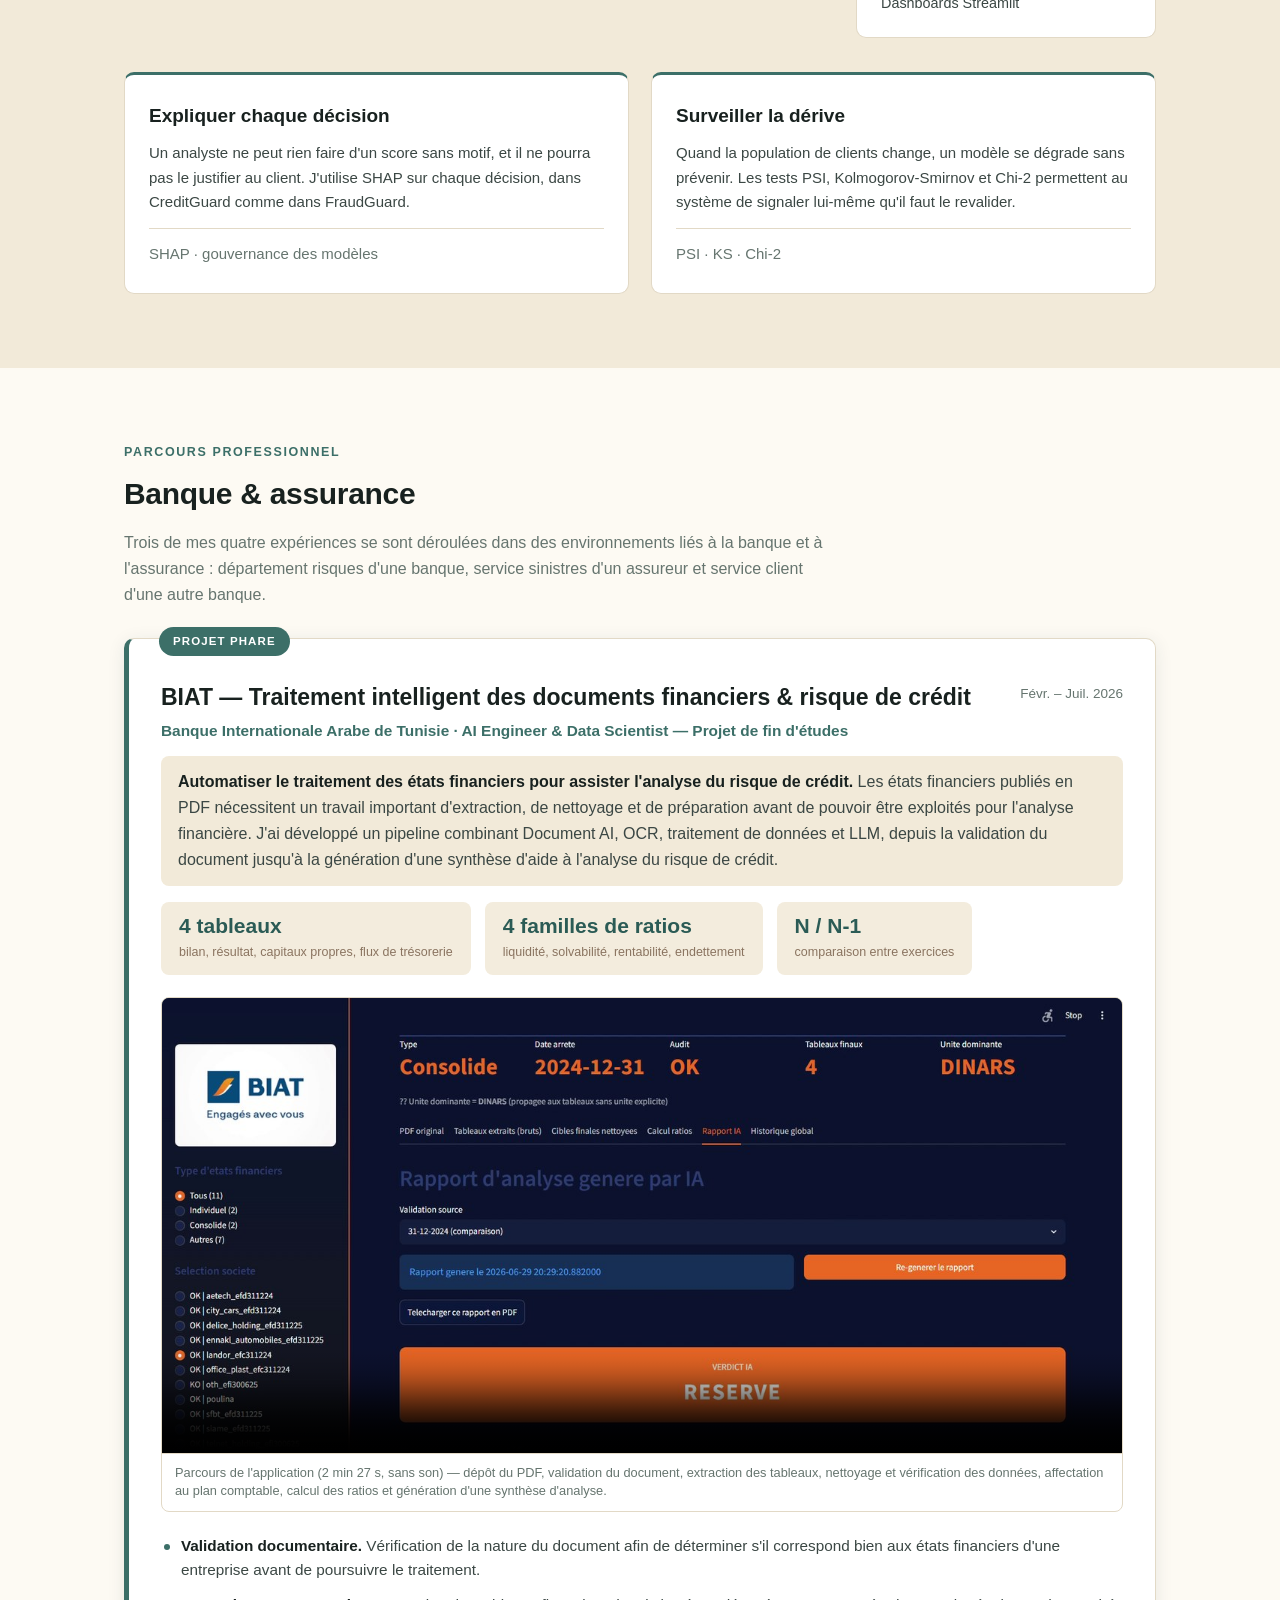
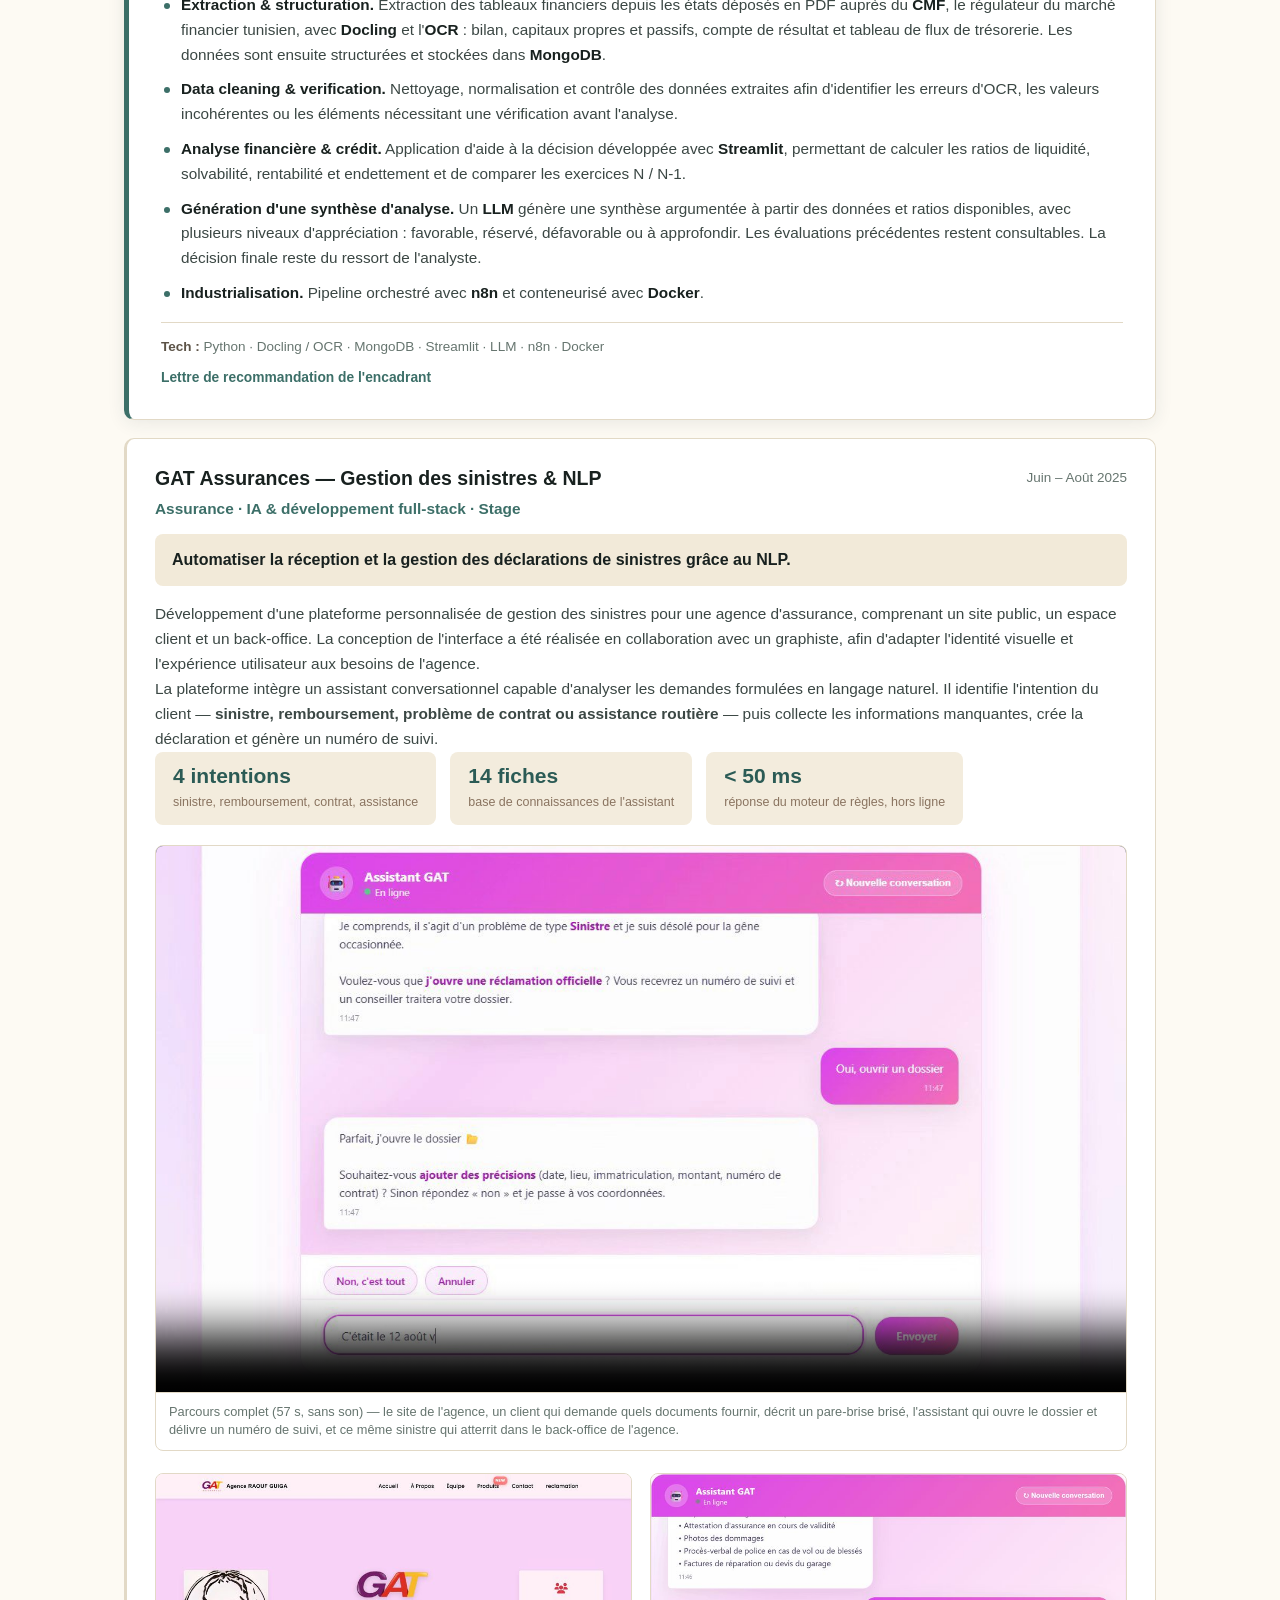
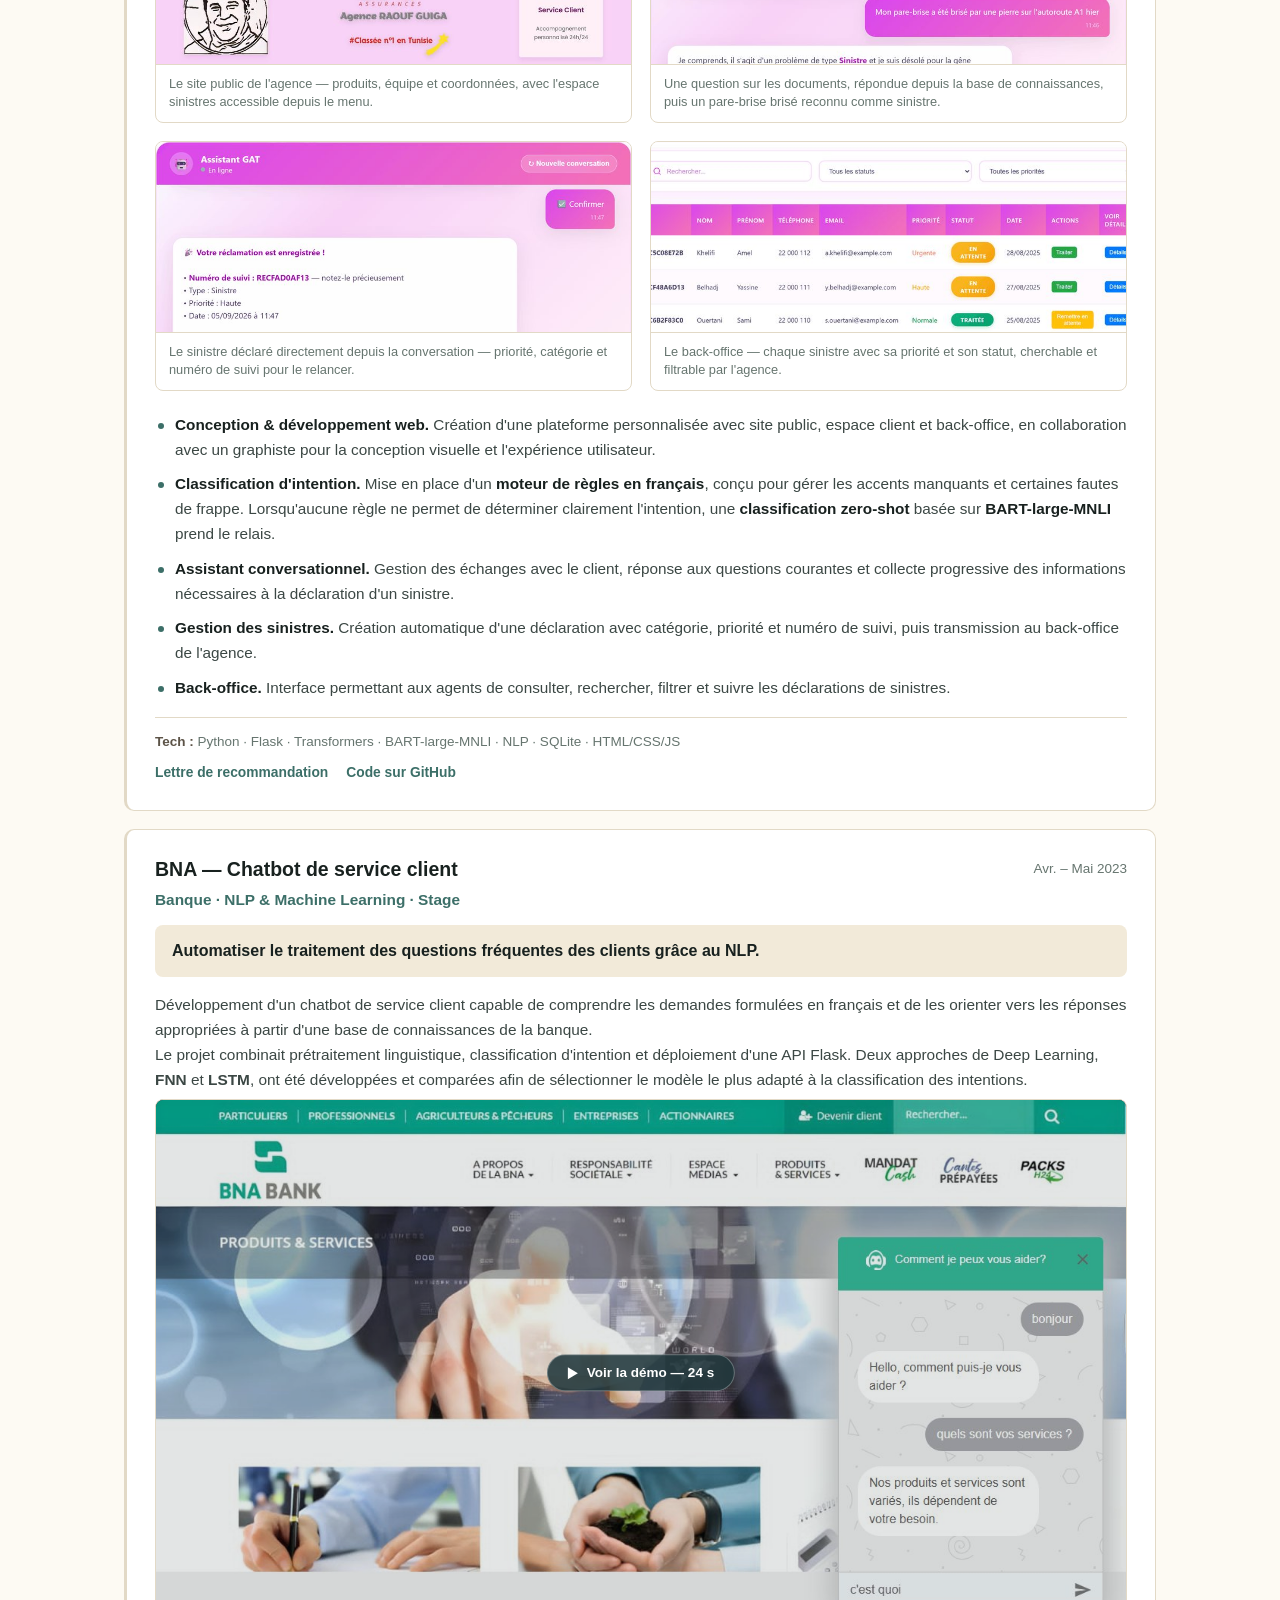
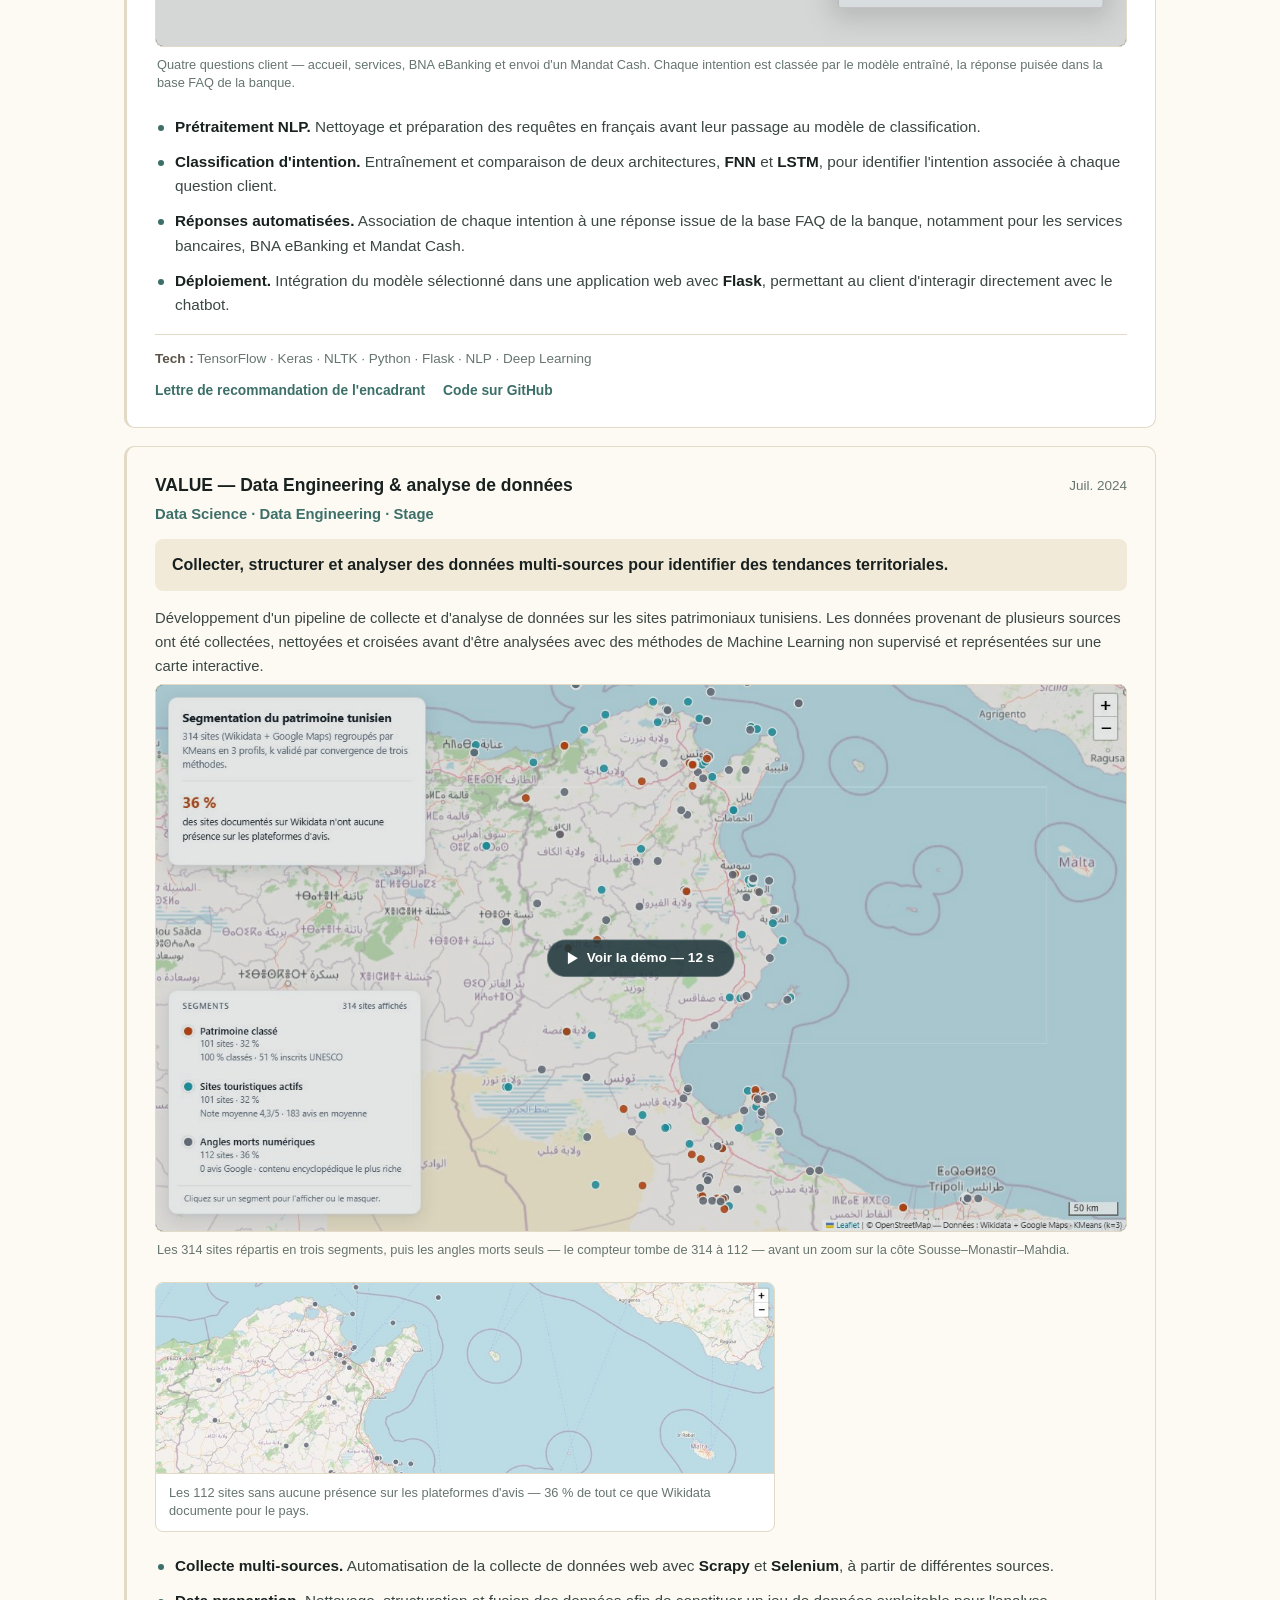
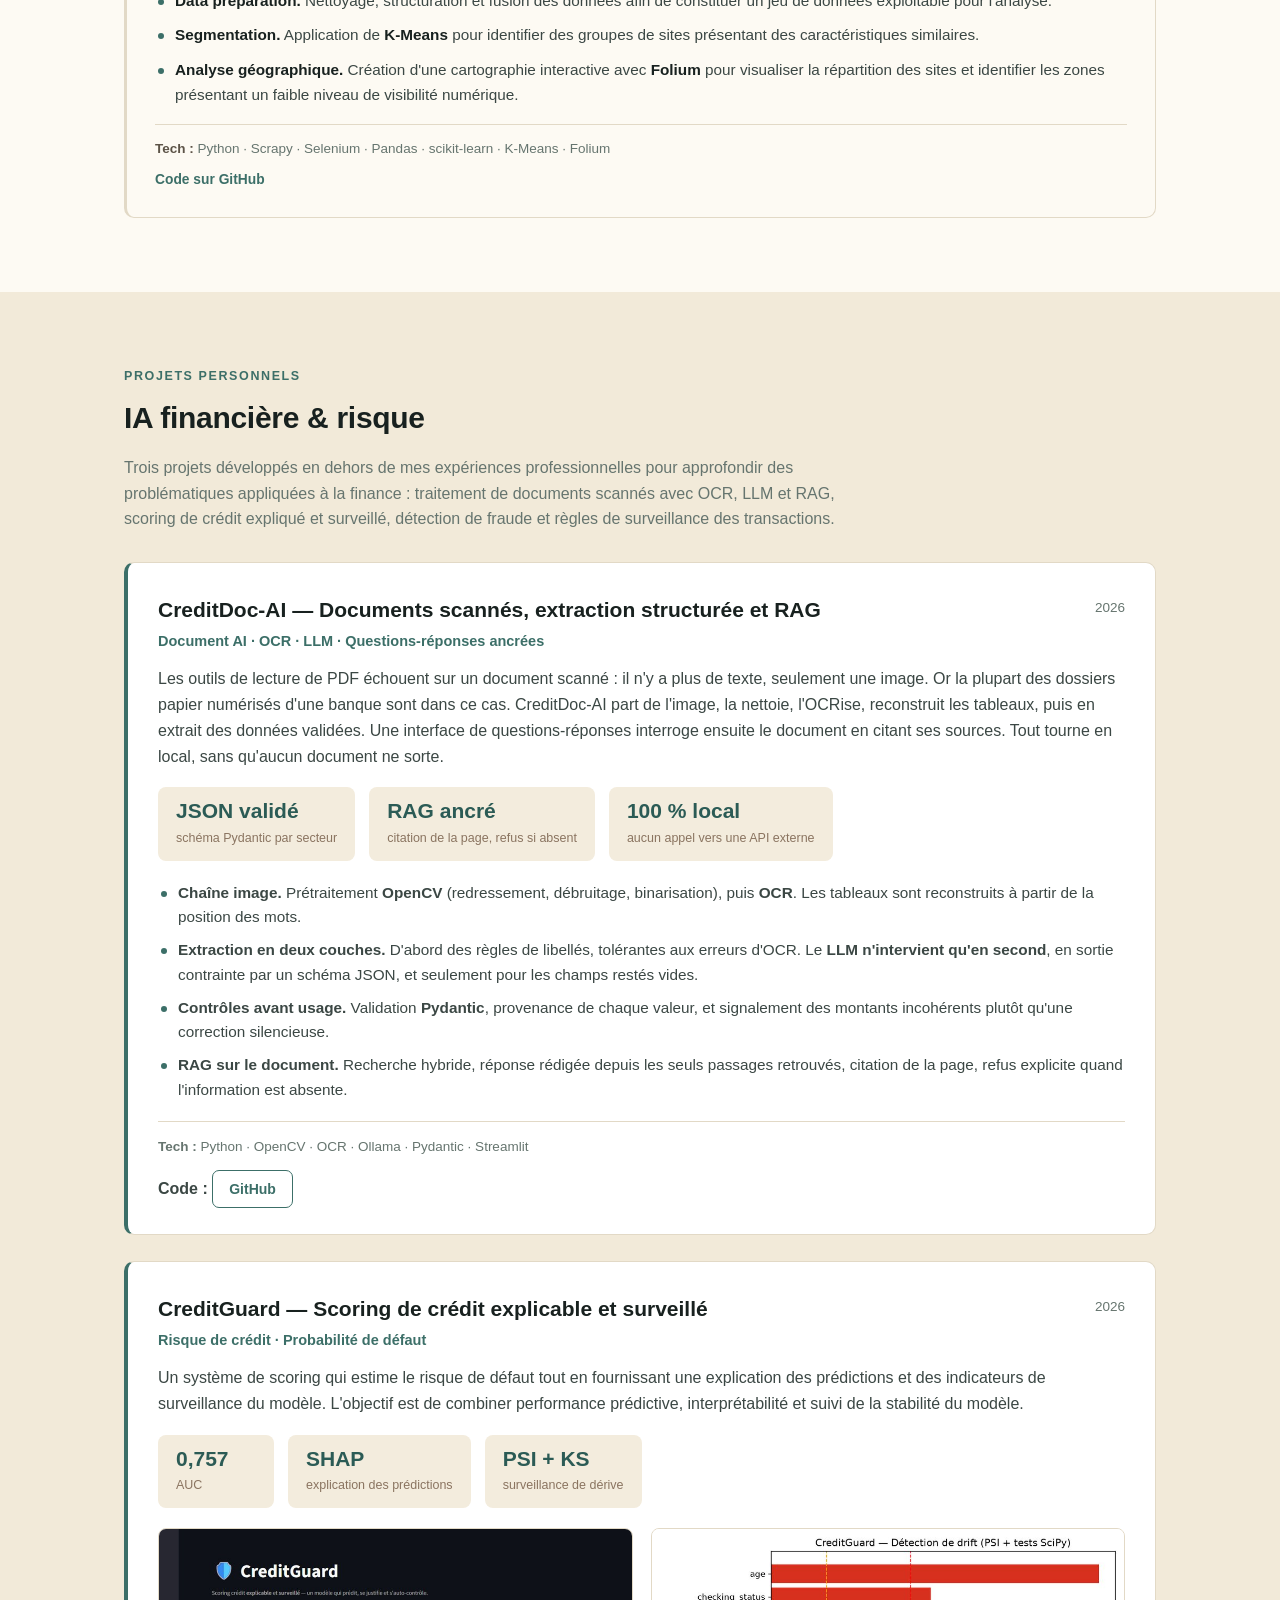
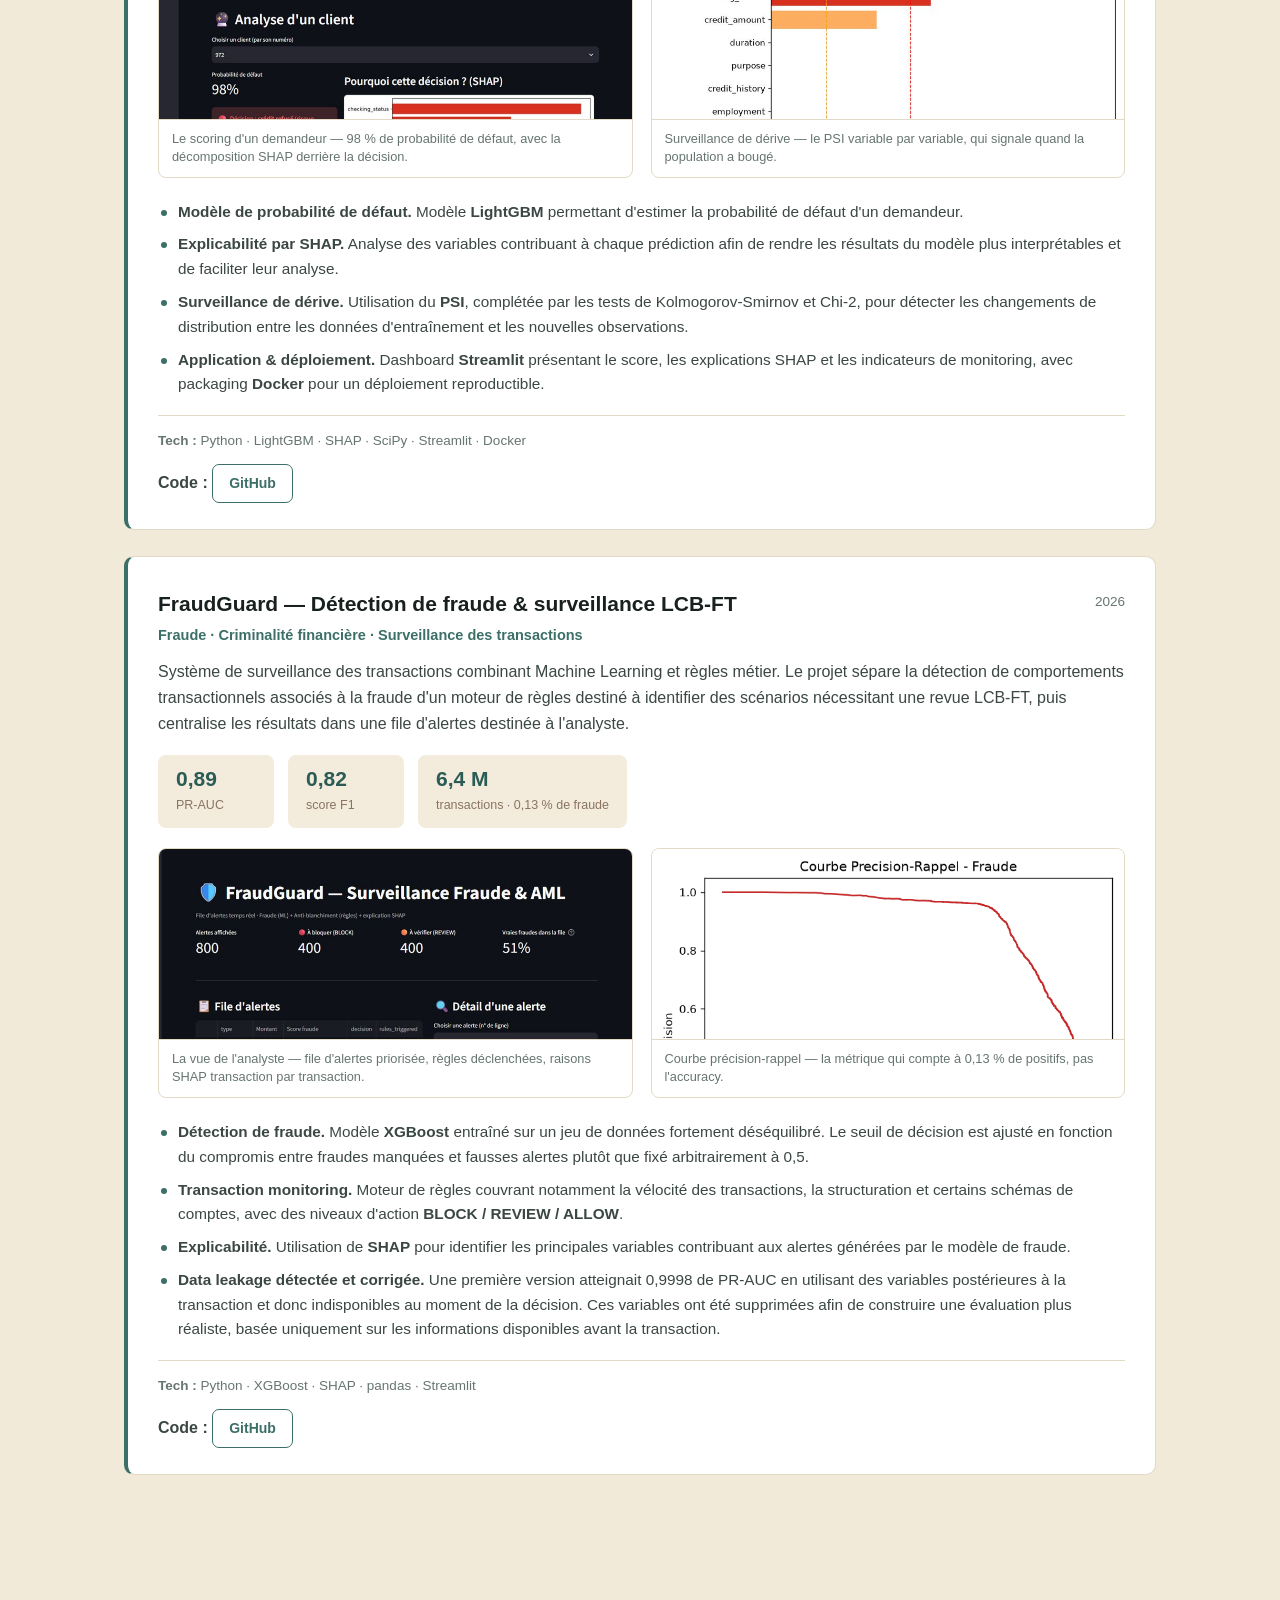
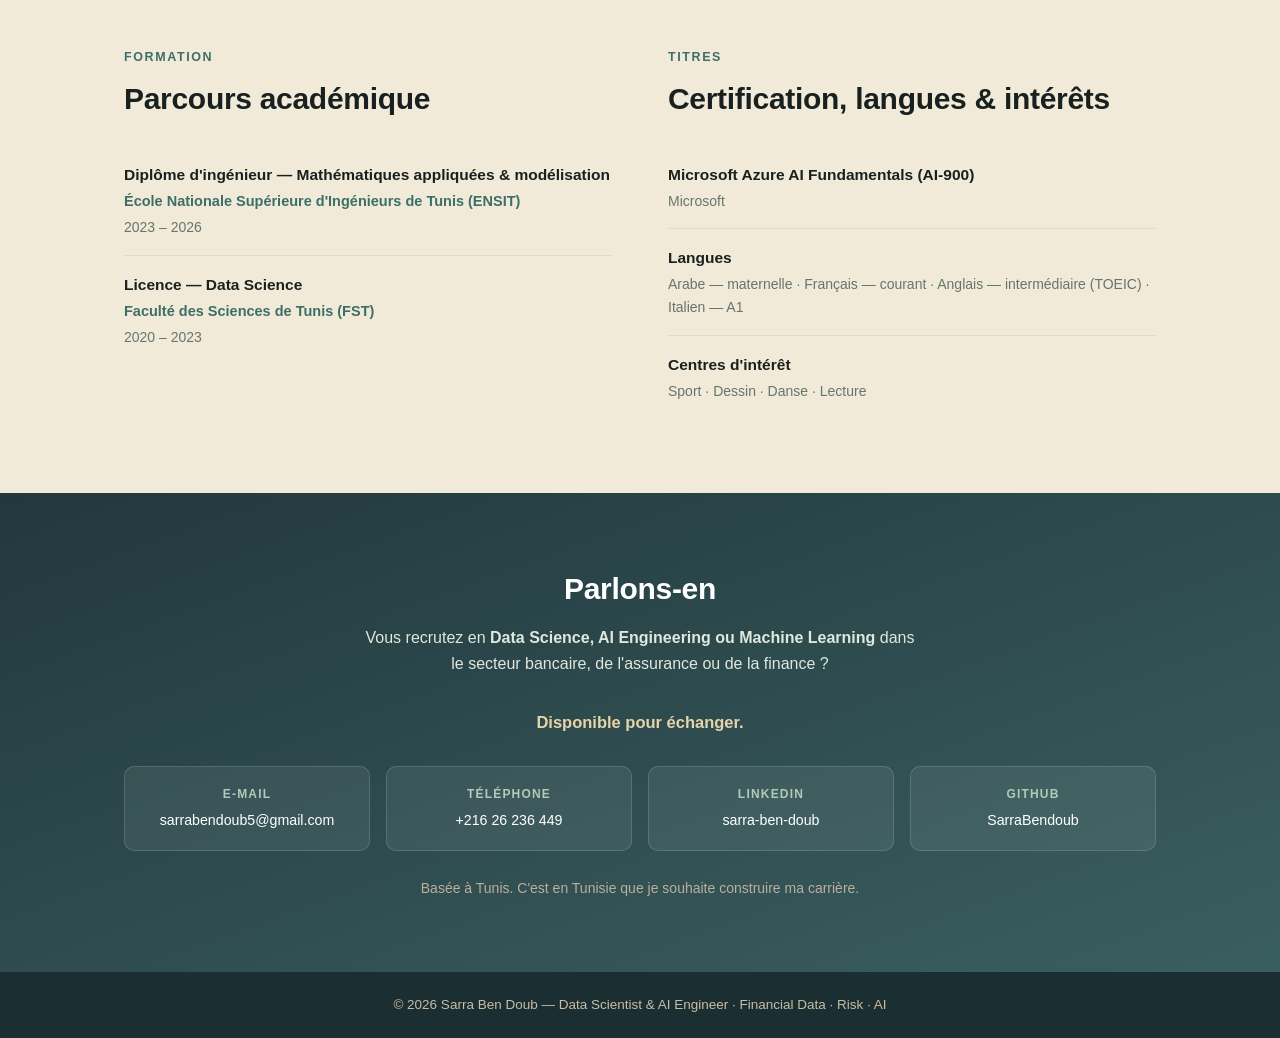
==== commit e95620bd: "Portfolio bancaire : palette tiree de la photo, nouveaux textes, CreditDoc-AI, captures nettoyees Co" ====
--- a/index.html
+++ b/index.html
@@ -3,26 +3,26 @@
 <head>
 <meta charset="UTF-8">
 <meta name="viewport" content="width=device-width, initial-scale=1.0">
-<title>Sarra Ben Doub — Data Scientist &amp; AI Engineer | LLMs · RAG · Document AI · Machine Learning</title>
+<title>Sarra Ben Doub — Data Scientist &amp; AI Engineer | Financial Data · Risk · AI</title>
 <meta name="description" content="Data Scientist &amp; AI Engineer · données financières, risque et IA. Machine Learning, IA générative et traitement intelligent des documents appliqués au risque de crédit, à la détection de fraude et à l'analyse financière. Expériences à la BIAT, GAT Assurances et BNA.">
 <link rel="icon" href="favicon.svg" type="image/svg+xml">
 
 <!-- Aperçu au partage (LinkedIn, WhatsApp, Slack) -->
 <meta property="og:type" content="website">
 <meta property="og:locale" content="fr_TN">
-<meta property="og:title" content="Sarra Ben Doub — Data Scientist &amp; AI Engineer | LLMs · RAG · Document AI · Machine Learning">
+<meta property="og:title" content="Sarra Ben Doub — Data Scientist &amp; AI Engineer | Financial Data · Risk · AI">
 <meta property="og:description" content="Machine Learning · IA générative · Document AI, appliqués au risque de crédit, à la détection de fraude et à l'analyse des états financiers.">
 <meta property="og:url" content="https://sarrabendoub.github.io/">
 <meta property="og:image" content="https://sarrabendoub.github.io/assets/og-image.png">
 <meta property="og:image:width" content="1200">
 <meta property="og:image:height" content="630">
 <meta name="twitter:card" content="summary_large_image">
-<meta name="twitter:title" content="Sarra Ben Doub — Data Scientist &amp; AI Engineer | LLMs · RAG · Document AI · Machine Learning">
+<meta name="twitter:title" content="Sarra Ben Doub — Data Scientist &amp; AI Engineer | Financial Data · Risk · AI">
 <meta name="twitter:description" content="Machine Learning · IA générative · Document AI, appliqués au risque de crédit, à la détection de fraude et aux données financières.">
 <meta name="twitter:image" content="https://sarrabendoub.github.io/assets/og-image.png">
 
 <link rel="alternate" hreflang="en" href="index-en.html">
-<link rel="stylesheet" href="styles.css?v=20260917">
+<link rel="stylesheet" href="styles.css?v=20260924">
 </head>
 <body>
 
@@ -47,29 +47,39 @@
 <header class="hero" id="top">
   <div class="hero-inner">
     <div class="hero-text">
-      <p class="hero-kicker">Ingénieure diplômée — Mathématiques appliquées &amp; modélisation · ENSIT · 2026</p>
-
-      <h1>Data Scientist &amp; AI Engineer<span class="hero-sub">LLMs · RAG · Document AI · Machine Learning</span></h1>
+      <p class="hero-kicker">Ingénieure diplômée — Mathématiques appliquées &amp; modélisation · École Nationale Supérieure d'Ingénieurs de Tunis · 2026</p>
+
+      <h1>Data Scientist &amp; AI Engineer<span class="hero-sub">Financial Data · Risk · AI</span></h1>
 
 
       <p class="hero-pitch">
-        Ingénieure diplômée de l'<strong>ENSIT</strong> en mathématiques appliquées et modélisation, avec une
-        formation en Data Science et une expérience en Data Science et AI Engineering dans des
-        environnements financiers et assurantiels. Je développe des solutions de Machine Learning,
-        d'IA générative et de traitement intelligent des documents pour répondre à des problématiques
-        de données financières, de risque et d'analyse.
+        Ingénieure diplômée de l'<strong>École Nationale Supérieure d'Ingénieurs de Tunis (ENSIT)</strong> en mathématiques appliquées et modélisation,
+        spécialisée en Data Science et IA. J'ai travaillé sur des projets en environnement bancaire,
+        notamment l'automatisation de l'analyse du risque de crédit à partir de ratios financiers et
+        de documents.
+      </p>
+
+      <p class="hero-pitch">
+        Je développe des solutions de Machine Learning, d'IA générative et de traitement intelligent
+        des documents pour répondre à des problématiques de données financières, de risque et d'aide
+        à la décision.
       </p>
 
       <p class="hero-seeking">
         <span class="dot"></span>
-        Je recherche une opportunité en <strong>Data Science, AI Engineering ou Machine Learning</strong>
-        dans le secteur financier <strong>en Tunisie</strong> : banque, assurance, leasing et fintech, ou chez les cabinets et éditeurs qui les accompagnent.
+        Je recherche une opportunité en <strong>Data Science, AI Engineering ou Machine Learning</strong>.
       </p>
 
       <div class="hero-actions">
         <a class="btn-cv" href="cv/Sarra_Ben_Doub_CV_FR.pdf" target="_blank" rel="noopener" download>Télécharger mon CV</a>
         <a class="btn-ghost" href="#projects">Voir mes projets</a>
       </div>
+
+      <p class="hero-links">
+        <a href="https://github.com/SarraBendoub" target="_blank" rel="noopener">GitHub</a> ·
+        <a href="https://www.linkedin.com/in/sarra-ben-doub/" target="_blank" rel="noopener">LinkedIn</a> ·
+        <a href="mailto:sarrabendoub5@gmail.com">E-mail</a>
+      </p>
 
     </div>
 
@@ -110,8 +120,8 @@
         </p>
         <p>
           Ma formation combine mathématiques appliquées, modélisation et Data Science : diplôme
-          d'ingénieur à l'<strong>ENSIT</strong>, précédé d'une licence en Data Science à la
-          <strong>FST</strong>.
+          d'ingénieur à l'<strong>École Nationale Supérieure d'Ingénieurs de Tunis</strong>, précédé d'une
+          licence en Data Science à la <strong>Faculté des Sciences de Tunis</strong>.
         </p>
       </div>
 
@@ -390,15 +400,6 @@
         </figcaption>
       </figure>
 
-      <div class="shots shots-single">
-        <figure>
-          <a href="projects/03-bna-bank-chatbot/media/conversation.png" target="_blank" rel="noopener">
-            <img src="projects/03-bna-bank-chatbot/media/conversation-card.png" alt="Conversation en français entre un client et le chatbot" loading="lazy" decoding="async">
-          </a>
-          <figcaption>Un échange en direct en français — l'intention derrière chaque question est routée vers la bonne réponse.</figcaption>
-        </figure>
-      </div>
-
       <ul class="xp-points">
         <li>
           <strong>Prétraitement NLP.</strong> Nettoyage et préparation des requêtes en français avant
@@ -423,7 +424,7 @@
       <p class="xp-tech"><b>Tech :</b> TensorFlow · Keras · NLTK · Python · Flask · NLP · Deep Learning</p>
       <p class="xp-links">
         <a href="projects/03-bna-bank-chatbot/docs/recommendation-letter.pdf" target="_blank" rel="noopener">Lettre de recommandation de l'encadrant</a>
-        <a href="https://github.com/SarraBendoub/chatbot_BNA" target="_blank" rel="noopener">Code sur GitHub</a>
+        <a href="https://github.com/SarraBendoub/-chatbot_BNA-main" target="_blank" rel="noopener">Code sur GitHub</a>
       </p>
     </article>
 
@@ -502,10 +503,49 @@
     <p class="eyebrow">Projets personnels</p>
     <h2>IA financière &amp; risque</h2>
     <p class="section-lead">
-      Deux projets développés en dehors de mes expériences professionnelles pour approfondir des
-      problématiques de Data Science appliquées à la finance : scoring de crédit, explicabilité,
-      surveillance des modèles, détection de fraude et règles de surveillance des transactions.
+      Trois projets développés en dehors de mes expériences professionnelles pour approfondir des
+      problématiques appliquées à la finance : traitement de documents scannés avec OCR, LLM et
+      RAG, scoring de crédit expliqué et surveillé, détection de fraude et règles de surveillance
+      des transactions.
     </p>
+
+    <!-- CreditDoc-AI -->
+    <article class="project">
+      <div class="project-head">
+        <div>
+          <h3>CreditDoc-AI — Documents scannés, extraction structurée et RAG</h3>
+          <p class="project-org">Document AI · OCR · LLM · Questions-réponses ancrées</p>
+        </div>
+        <span class="project-date">2026</span>
+      </div>
+
+      <p class="project-lead">
+        Les outils de lecture de PDF échouent sur un document scanné : il n'y a plus de texte,
+        seulement une image. Or la plupart des dossiers papier numérisés d'une banque sont dans ce
+        cas. CreditDoc-AI part de l'image, la nettoie, l'OCRise, reconstruit les tableaux, puis en
+        extrait des données validées. Une interface de questions-réponses interroge ensuite le
+        document en citant ses sources. Tout tourne en local, sans qu'aucun document ne sorte.
+      </p>
+
+      <div class="metrics">
+        <div class="metric"><strong>JSON validé</strong><span>schéma Pydantic par secteur</span></div>
+        <div class="metric"><strong>RAG ancré</strong><span>citation de la page, refus si absent</span></div>
+        <div class="metric"><strong>100 % local</strong><span>aucun appel vers une API externe</span></div>
+      </div>
+
+      <ul class="project-points">
+        <li><strong>Chaîne image.</strong> Prétraitement <strong>OpenCV</strong> (redressement, débruitage, binarisation), puis <strong>OCR</strong>. Les tableaux sont reconstruits à partir de la position des mots.</li>
+        <li><strong>Extraction en deux couches.</strong> D'abord des règles de libellés, tolérantes aux erreurs d'OCR. Le <strong>LLM n'intervient qu'en second</strong>, en sortie contrainte par un schéma JSON, et seulement pour les champs restés vides.</li>
+        <li><strong>Contrôles avant usage.</strong> Validation <strong>Pydantic</strong>, provenance de chaque valeur, et signalement des montants incohérents plutôt qu'une correction silencieuse.</li>
+        <li><strong>RAG sur le document.</strong> Recherche hybride, réponse rédigée depuis les seuls passages retrouvés, citation de la page, refus explicite quand l'information est absente.</li>
+      </ul>
+
+      <p class="project-tech"><b>Tech :</b> Python · OpenCV · OCR · Ollama · Pydantic · Streamlit</p>
+      <p class="project-links">
+        <b>Code :</b>
+        <a href="https://github.com/SarraBendoub/CreditDoc-AI" target="_blank" rel="noopener" class="link-code">GitHub</a>
+      </p>
+    </article>
 
     <!-- CreditGuard -->
     <article class="project">
@@ -622,7 +662,7 @@
         <div class="edu">
           <div class="edu-item">
             <h4>Diplôme d'ingénieur — Mathématiques appliquées &amp; modélisation</h4>
-            <p class="edu-org">ENSIT — École Nationale Supérieure d'Ingénieurs de Tunis</p>
+            <p class="edu-org">École Nationale Supérieure d'Ingénieurs de Tunis (ENSIT)</p>
             <p class="edu-meta">2023 – 2026</p>
           </div>
           <div class="edu-item">
@@ -691,7 +731,7 @@
 
 <footer class="footer">
   <div class="wrap">
-    <p>© 2026 Sarra Ben Doub — Data Scientist &amp; AI Engineer</p>
+    <p>© 2026 Sarra Ben Doub — Data Scientist &amp; AI Engineer · Financial Data · Risk · AI</p>
   </div>
 </footer>
 
--- a/styles.css
+++ b/styles.css
@@ -1,20 +1,22 @@
 /* ============================================================
    Sarra Ben Doub — Portfolio banque / assurance
-   Palette : navy #12263f · bleu #b06a1f · ambre #b45309
+   Palette tiree de la photo de profil, rechauffee au beige :
+   ardoise #22383d · vert-de-gris #3c6f68 · vert clair #e6d3ab
+   · creme #fdfaf3 · beige #f2ead9
    ============================================================ */
 
 :root {
-  --navy: #12263f;
-  --navy-2: #1c3a5e;
-  --blue: #b06a1f;
-  --blue-soft: #f2e5d0;
-  --amber: #b45309;
-  --ink: #1c1917;
-  --body: #443c33;
-  --muted: #7c7166;
-  --line: #e6dbc9;
-  --bg: #fffdf8;
-  --bg-alt: #f5eee1;
+  --navy: #22383d;
+  --navy-2: #3a5f60;
+  --blue: #3c6f68;
+  --blue-soft: #f3ecdd;
+  --amber: #3c6f68;
+  --ink: #18211f;
+  --body: #3b4744;
+  --muted: #66756f;
+  --line: #e2d9c6;
+  --bg: #fdfaf3;
+  --bg-alt: #f2ead9;
   --radius: 10px;
   --wrap: 1080px;
 }
@@ -47,7 +49,7 @@
   justify-content: space-between;
   gap: 16px;
   padding: 12px 24px;
-  background: rgba(18, 38, 63, .96);
+  background: rgba(34, 56, 61, .96);
   backdrop-filter: blur(8px);
   border-bottom: 1px solid rgba(255, 255, 255, .08);
 }
@@ -67,7 +69,7 @@
 }
 
 .nav-links a {
-  color: #ddd2c2;
+  color: #ddd0b6;
   font-size: 14px;
   transition: color .18s;
 }
@@ -75,10 +77,11 @@
 
 .nav-cta {
   padding: 7px 16px;
-  border: 1px solid rgba(255, 255, 255, .3);
+  border: 1px solid rgba(230, 211, 171, .55);
   border-radius: 999px;
-}
-.nav-cta:hover { background: rgba(255, 255, 255, .1); }
+  color: #e6d3ab;
+}
+.nav-cta:hover { background: #e6d3ab; color: #22383d; border-color: #e6d3ab; }
 
 .nav-toggle {
   display: none;
@@ -98,7 +101,7 @@
 /* ---------------- HERO ---------------- */
 .hero {
   background: linear-gradient(160deg, var(--navy) 0%, var(--navy-2) 100%);
-  color: #f3ece1;
+  color: #e9f0e8;
   padding: 76px 24px 84px;
 }
 
@@ -112,7 +115,7 @@
 }
 
 .hero-kicker {
-  color: #d9c4a3;
+  color: #b3c9ba;
   font-size: 13.5px;
   letter-spacing: 1.4px;
   text-transform: uppercase;
@@ -133,14 +136,14 @@
   display: block;
   font-size: 21px;
   font-weight: 600;
-  color: #e8b877;
+  color: #e6d3ab;
   letter-spacing: .3px;
   margin-top: 10px;
 }
 
 .hero-lead {
   font-size: 17px;
-  color: #e2d8c9;
+  color: #dfe8dd;
   max-width: 620px;
   margin-bottom: 28px;
 }
@@ -156,8 +159,8 @@
   border: 1px solid transparent;
 }
 .btn-primary { background: var(--blue); color: #fff; }
-.btn-primary:hover { background: #8f5316; transform: translateY(-1px); }
-.btn-ghost { border-color: rgba(255, 255, 255, .26); color: #ede4d6; }
+.btn-primary:hover { background: #2f6159; transform: translateY(-1px); }
+.btn-ghost { border-color: rgba(255, 255, 255, .26); color: #e7ede2; }
 .btn-ghost:hover { background: rgba(255, 255, 255, .1); color: #fff; }
 
 .hero-stats {
@@ -177,7 +180,7 @@
 }
 .hero-stats span {
   font-size: 13px;
-  color: #c0b2a0;
+  color: #9aa89f;
 }
 
 .hero-photo { position: relative; }
@@ -194,14 +197,19 @@
   bottom: -13px;
   transform: translateX(-50%);
   white-space: nowrap;
-  background: #16a34a;
-  color: #fff;
+  background: #e6d3ab;
+  color: #22383d;
   font-size: 12px;
   font-weight: 600;
   padding: 5px 14px;
   border-radius: 999px;
   box-shadow: 0 3px 10px rgba(0, 0, 0, .3);
 }
+
+/* ---------------- LIENS RAPIDES DU HERO ---------------- */
+.hero-links { margin-top: 18px; font-size: 15px; color: rgba(255, 255, 255, .55); }
+.hero-links a { color: rgba(255, 255, 255, .85); text-decoration: none; border-bottom: 1px solid rgba(255, 255, 255, .28); padding-bottom: 1px; }
+.hero-links a:hover { color: #fff; border-bottom-color: #fff; }
 
 /* ---------------- SECTIONS ---------------- */
 .section { padding: 74px 0; }
@@ -299,7 +307,7 @@
 .metric strong {
   display: block;
   font-size: 21px;
-  color: #8a4f14;
+  color: #2b5b55;
   font-weight: 700;
   line-height: 1.2;
 }
@@ -412,14 +420,14 @@
 /* ---------------- CONTACT ---------------- */
 .contact {
   background: linear-gradient(160deg, var(--navy) 0%, var(--navy-2) 100%);
-  color: #f3ece1;
+  color: #e9f0e8;
   padding: 72px 24px;
 }
 .contact-inner { text-align: center; }
 .contact h2 { color: #fff; }
-.contact-lead { color: #e2d8c9; max-width: 560px; margin: 0 auto 32px; }
+.contact-lead { color: #dfe8dd; max-width: 560px; margin: 0 auto 32px; }
 .contact-avail {
-  color: #e8b877;
+  color: #e6d3ab;
   font-size: 16.5px;
   font-weight: 600;
   margin: 0 0 30px;
@@ -447,7 +455,7 @@
   font-size: 12px;
   text-transform: uppercase;
   letter-spacing: 1.2px;
-  color: #d9c4a3;
+  color: #b3c9ba;
   font-weight: 600;
   margin-bottom: 5px;
 }
@@ -455,8 +463,8 @@
 .contact-loc { color: #bdae9c; font-size: 14px; }
 
 .footer {
-  background: #0c1b2e;
-  color: #a4907a;
+  background: #1b2e32;
+  color: #c9bda4;
   padding: 22px 24px;
   font-size: 13.5px;
   text-align: center;
@@ -549,7 +557,7 @@
   width: 100%;
   height: auto;
   display: block;
-  background: #101d33;
+  background: #1a2b2f;
 }
 
 .demo figcaption {
@@ -740,7 +748,7 @@
 .domain-tag {
   align-self: flex-start;
   background: var(--blue-soft);
-  color: #8a4f14;
+  color: #2b5b55;
   font-size: 11.5px;
   font-weight: 700;
   letter-spacing: .9px;
@@ -764,19 +772,19 @@
   font-weight: 600;
   transition: color .18s;
 }
-.domain-link:hover { color: #8f5316; }
+.domain-link:hover { color: #2f6159; }
 
 /* bandeau gouvernance */
 .governance {
   margin-top: 22px;
   background: var(--navy);
-  color: #e8dfd2;
+  color: #e2e8db;
   border-radius: var(--radius);
   padding: 26px 30px;
 }
 .governance h4 { color: #fff; font-size: 16.5px; margin-bottom: 9px; }
 .governance p { font-size: 15.3px; }
-.governance strong { color: #e8b877; }
+.governance strong { color: #e6d3ab; }
 
 @media (max-width: 900px) { .domains { grid-template-columns: 1fr; } }
 @media (max-width: 640px) { .governance { padding: 22px 20px; } }
@@ -785,8 +793,8 @@
 .hero { padding: 66px 24px 70px; }
 
 /* le bouton principal en beige clair : contraste fort sur le navy */
-.btn-primary { background: #f2e5d0; color: #12263f; }
-.btn-primary:hover { background: #fff; color: #12263f; }
+.btn-primary { background: #dfe8dd; color: #22383d; }
+.btn-primary:hover { background: #fff; color: #22383d; }
 
 @media (max-width: 640px) {
   .hero-pitch { font-size: 16px; }
@@ -804,15 +812,15 @@
 .hero-tags {
   font-size: 15.5px;
   font-weight: 600;
-  color: #e8b877;
+  color: #e6d3ab;
   letter-spacing: .2px;
   margin-bottom: 18px;
 }
-.hero-tags span { color: rgba(232, 184, 119, .45); margin: 0 4px; }
+.hero-tags span { color: rgba(230, 211, 171, .45); margin: 0 4px; }
 
 .hero-pitch {
   font-size: 16.5px;
-  color: #e2d8c9;
+  color: #dfe8dd;
   max-width: 640px;
   margin-bottom: 20px;
 }
@@ -821,14 +829,14 @@
   position: relative;
   max-width: 640px;
   font-size: 15.4px;
-  color: #f3ece1;
+  color: #e9f0e8;
   background: rgba(255, 255, 255, .07);
-  border: 1px solid rgba(232, 184, 119, .28);
+  border: 1px solid rgba(230, 211, 171, .28);
   border-radius: 9px;
   padding: 15px 18px 15px 40px;
   margin-bottom: 0;
 }
-.hero-seeking strong { color: #e8b877; font-weight: 600; }
+.hero-seeking strong { color: #e6d3ab; font-weight: 600; }
 .hero-seeking .dot {
   position: absolute;
   left: 18px; top: 22px;
@@ -844,7 +852,7 @@
   position: relative;
   border: 1px solid var(--line);
   border-left: 5px solid var(--blue);
-  box-shadow: 0 3px 18px rgba(18, 38, 63, .09);
+  box-shadow: 0 3px 18px rgba(34, 56, 61, .09);
   padding: 34px 32px 28px;
   margin-top: 26px;
 }
@@ -902,7 +910,7 @@
   font-weight: 600;
   color: var(--blue);
 }
-.stack-more:hover { color: #8f5316; }
+.stack-more:hover { color: #2f6159; }
 
 /* les trois piliers */
 .pillars { margin-top: 34px; }
@@ -918,7 +926,7 @@
   border: 1px solid var(--line);
   border-radius: 8px;
   overflow: hidden;
-  background: #101d33;
+  background: #1a2b2f;
   line-height: 0;
 }
 
@@ -940,7 +948,7 @@
   gap: 9px;
   padding: 11px 20px;
   border-radius: 999px;
-  background: rgba(18, 38, 63, .88);
+  background: rgba(34, 56, 61, .88);
   border: 1px solid rgba(255, 255, 255, .3);
   color: #fff;
   font-size: 13.5px;
@@ -969,15 +977,15 @@
 
 /* ---------------- BASCULE DE LANGUE ---------------- */
 .nav-lang {
-  border: 1px solid rgba(255, 255, 255, .26);
+  border: 1px solid rgba(230, 211, 171, .5);
   border-radius: 999px;
   padding: 5px 13px !important;
   font-size: 12.5px;
   font-weight: 700;
   letter-spacing: .04em;
-  color: #ede4d6;
-}
-.nav-lang:hover { background: rgba(255, 255, 255, .1); color: #fff; }
+  color: #e6d3ab;
+}
+.nav-lang:hover { background: #e6d3ab; color: #22383d; border-color: #e6d3ab; }
 
 @media (max-width: 640px) {
   .demo-play { padding: 9px 16px; font-size: 12.5px; }
@@ -1004,13 +1012,13 @@
   transition: all .18s;
 }
 .btn-cv {
-  background: #e8b877;
-  color: #12263f;
-  border: 1px solid #e8b877;
-}
-.btn-cv:hover { background: #f0c78f; border-color: #f0c78f; }
+  background: #e6d3ab;
+  color: #22383d;
+  border: 1px solid #e6d3ab;
+}
+.btn-cv:hover { background: #f0e2c4; border-color: #f0e2c4; }
 .btn-ghost {
-  color: #f3ece1;
+  color: #e9f0e8;
   border: 1px solid rgba(255, 255, 255, .3);
 }
 .btn-ghost:hover { background: rgba(255, 255, 255, .1); }
